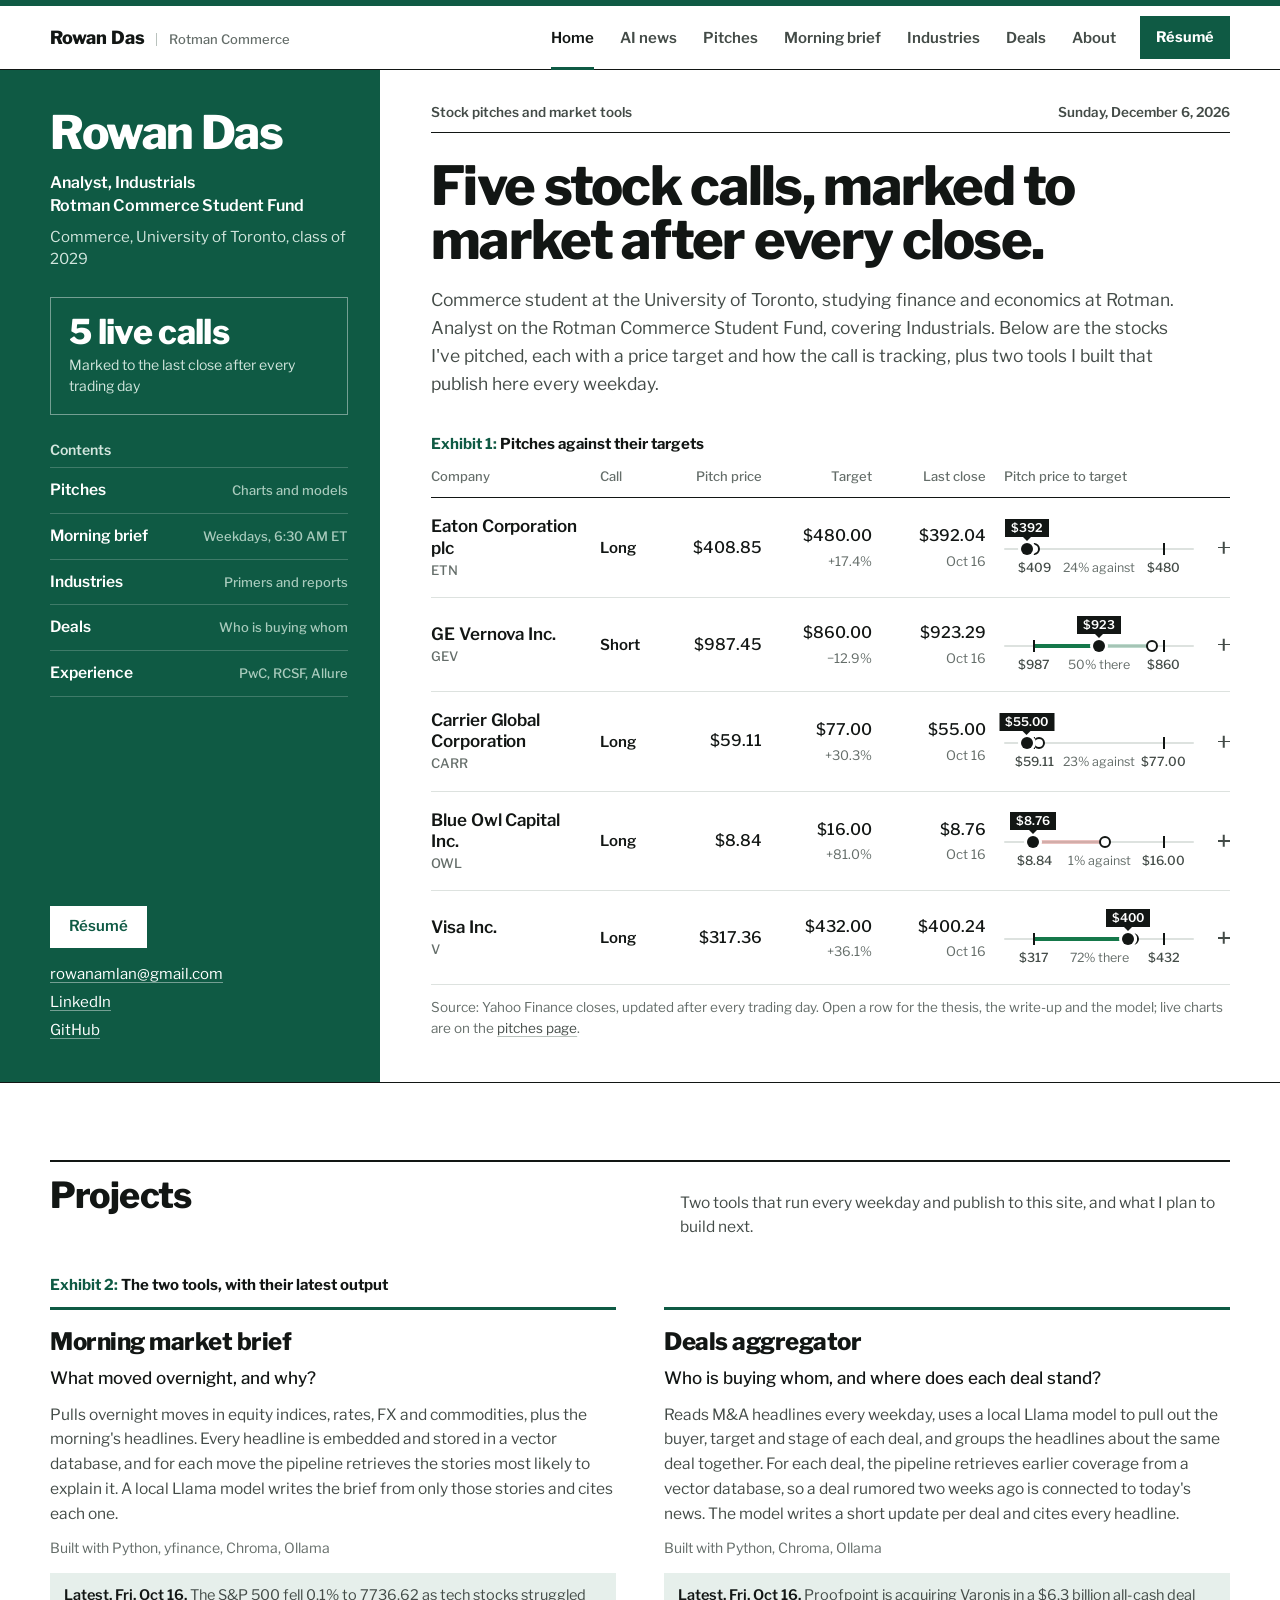
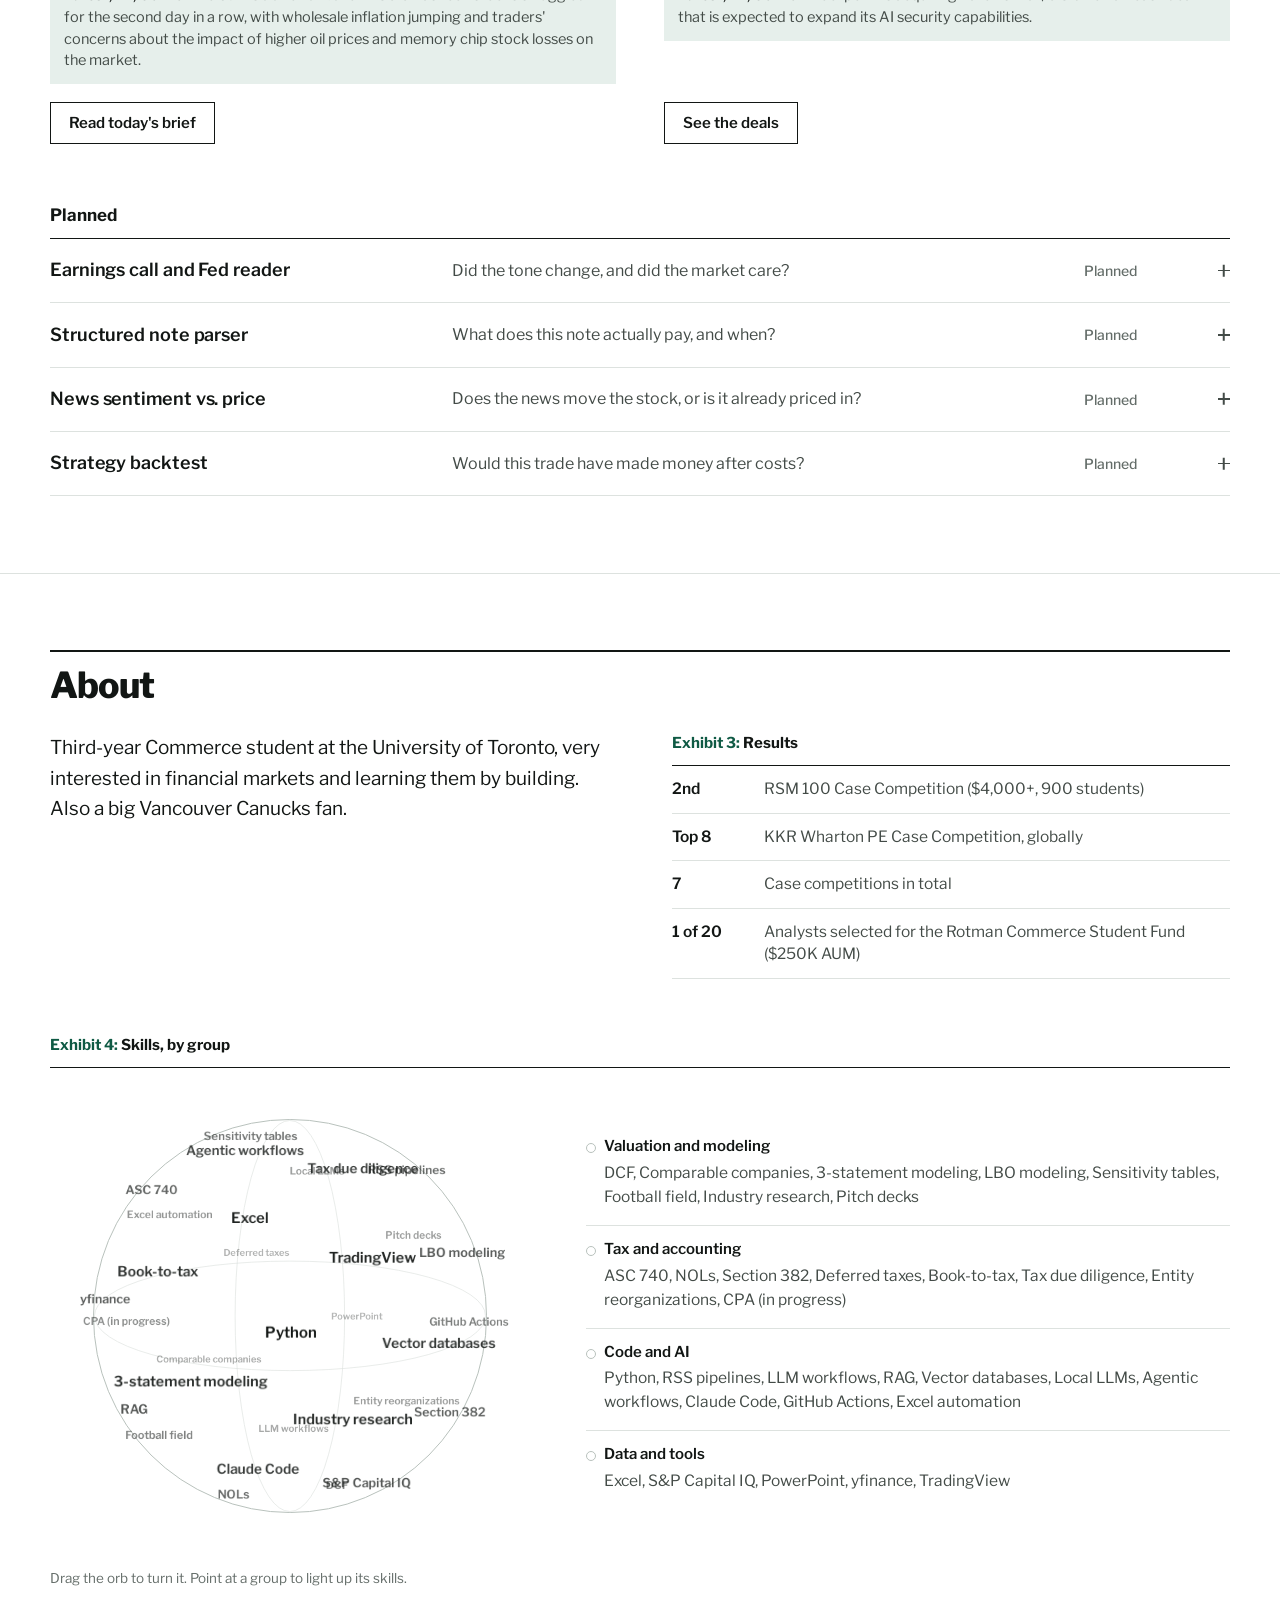
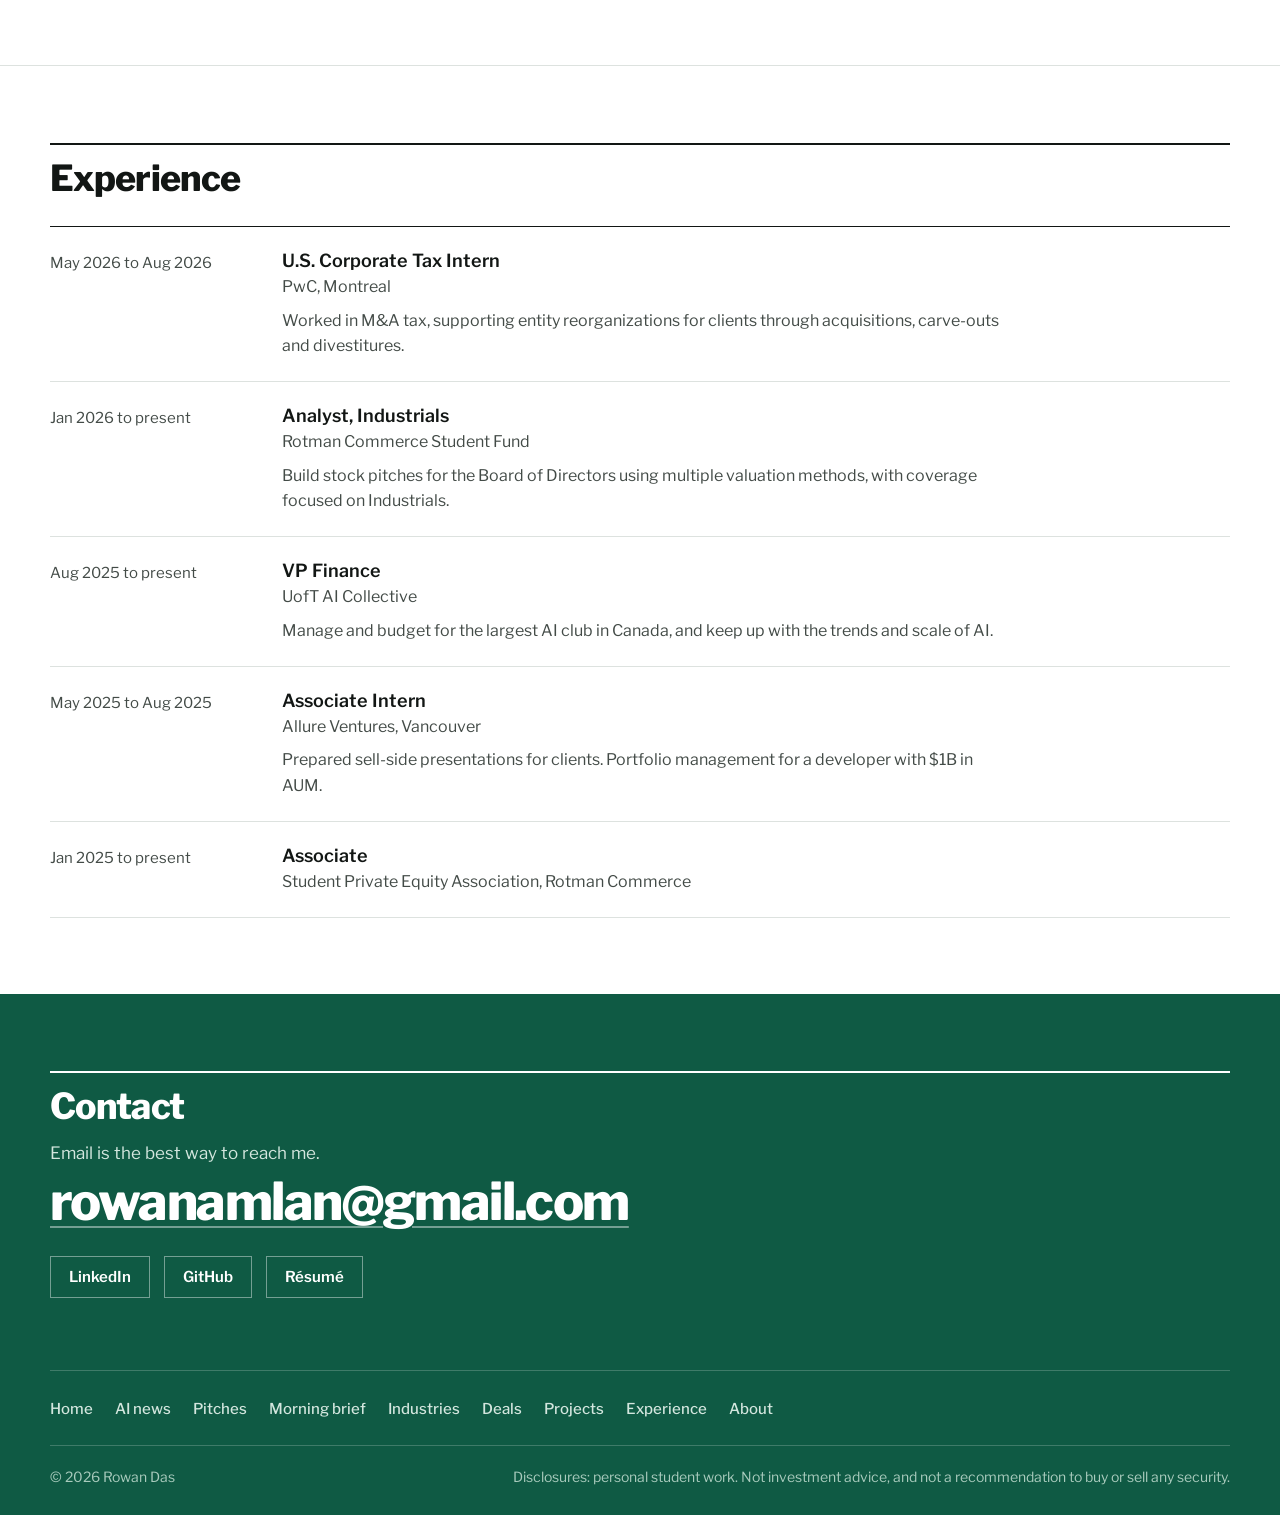
==== index.html @ fe8da48f "Add a favicon A rising price line ending in a dot, white on the site's green. SVG for modern browser" ====
<!doctype html>
<html lang="en">
<head>
<meta charset="utf-8">
<meta name="viewport" content="width=device-width, initial-scale=1">
<title>Rowan Das</title>
<meta name="description" content="Rowan Das, Commerce student at the University of Toronto. Stock pitches, market tools and experience.">
<meta property="og:title" content="Rowan Das">
<meta property="og:description" content="Stock pitches, market tools and experience.">
<meta property="og:type" content="website">
<link rel="preconnect" href="https://fonts.googleapis.com">
<link rel="preconnect" href="https://fonts.gstatic.com" crossorigin>
<link href="https://fonts.googleapis.com/css2?family=Libre+Franklin:wght@400;500;600;700;800&display=swap" rel="stylesheet">
<link rel="icon" href="favicon.svg" type="image/svg+xml">
<link rel="icon" href="favicon.ico" sizes="any">
<link rel="apple-touch-icon" href="apple-touch-icon.png">
<link rel="stylesheet" href="styles.css">
</head>
<body>

<header class="site">
  <div class="wrap bar">
    <a class="mark" href="#top">Rowan Das<span class="mark-sub">Rotman Commerce</span></a>
    <nav aria-label="Main">
      <a href="#top" aria-current="page">Home</a>
      <a href="ai-news.html">AI news</a>
      <a href="pitches.html">Pitches</a>
      <a href="brief.html"><span class="nfull">Morning brief</span><span class="nshort" aria-hidden="true">Brief</span></a>
      <a href="brief.html#industries">Industries</a>
      <a href="deals.html">Deals</a>
      <a href="#about">About</a>
    </nav>
    <a class="cta" href="resume.pdf" data-resume>Résumé</a>
  </div>
</header>

<main id="top">
<section class="cover">
  <div class="wrap cover-in">
    <aside class="dark cover-side" aria-label="Rowan Das">
      <h1 class="cover-name">Rowan Das</h1>
      <p class="cover-role">Analyst, Industrials<br>Rotman Commerce Student Fund</p>
      <p class="cover-school">Commerce, University of Toronto, class of 2029</p>
      <div class="cover-box">
        <p class="cb-v" id="callCount">4 live calls</p>
        <p class="cb-s">Marked to the last close after every trading day</p>
      </div>
      <nav class="cover-toc" aria-label="In this report">
        <p class="toc-h">Contents</p>
        <a href="pitches.html"><span>Pitches</span><span class="toc-d">Charts and models</span></a>
        <a href="brief.html"><span>Morning brief</span><span class="toc-d">Weekdays, 6:30 AM ET</span></a>
        <a href="brief.html#industries"><span>Industries</span><span class="toc-d">Primers and reports</span></a>
        <a href="deals.html"><span>Deals</span><span class="toc-d">Who is buying whom</span></a>
        <a href="#experience"><span>Experience</span><span class="toc-d">PwC, RCSF, Allure</span></a>
      </nav>
      <div class="cover-contact" id="heroLinks">
        <a class="btn solid" href="resume.pdf" data-resume>Résumé</a>
      </div>
    </aside>

    <div class="cover-main">
      <p class="rline"><span>Stock pitches and market tools</span><span id="rDate"></span></p>
      <h2 class="cover-h"><span id="callWord">Four</span> stock calls, marked to market after every close.</h2>
      <p class="intro">Commerce student at the University of Toronto, studying finance and economics at Rotman. Analyst on the Rotman Commerce Student Fund, covering Industrials. Below are the stocks I've pitched, each with a price target and how the call is tracking, plus two tools I built that publish here every weekday.</p>

      <figure class="exhibit" id="pitches">
        <figcaption class="exh">Pitches against their targets</figcaption>
        <div class="ledger" id="pitchlist"></div>
        <p class="src">Source: Yahoo Finance closes, updated after every trading day. Open a row for the thesis, the write-up and the model; live charts are on the <a href="pitches.html">pitches page</a>.</p>
      </figure>
    </div>
  </div>
</section>

<section id="projects" class="band">
  <div class="wrap">
    <div class="sechead">
      <h2>Projects</h2>
      <p class="note">Two tools that run every weekday and publish to this site, and what I plan to build next.</p>
    </div>
    <figure class="exhibit">
      <figcaption class="exh">The two tools, with their latest output</figcaption>
      <div class="feat" id="feat"></div>
    </figure>
    <h3 class="subhead" id="nextTitle">Planned</h3>
    <div class="ledger projects" id="list"></div>
  </div>
</section>

<section id="about" class="band">
  <div class="wrap">
    <div class="sechead"><h2>About</h2></div>
    <div class="about">
      <p class="statement">Third-year Commerce student at the University of Toronto, very interested in financial markets and learning them by building. Also a big Vancouver Canucks fan.</p>
      <figure class="exhibit exhibit-wins">
      <figcaption class="exh">Results</figcaption>
      <ul class="wins">
        <li><b>2nd</b><span>RSM 100 Case Competition ($4,000+, 900 students)</span></li>
        <li><b>Top 8</b><span>KKR Wharton PE Case Competition, globally</span></li>
        <li><b>7</b><span>Case competitions in total</span></li>
        <li><b>1 of 20</b><span>Analysts selected for the Rotman Commerce Student Fund ($250K AUM)</span></li>
      </ul>
      </figure>
    </div>
    <figure class="exhibit skills" id="toolbox">
      <figcaption class="exh">Skills, by group</figcaption>
      <div class="skills-in">
        <div class="orb" id="orb" aria-hidden="true"><div class="orb-globe"></div></div>
        <div class="tbox" id="skills"></div>
      </div>
      <p class="src">Drag the orb to turn it. Point at a group to light up its skills.</p>
    </figure>
  </div>
</section>

<section id="experience" class="band">
  <div class="wrap">
    <div class="sechead"><h2>Experience</h2></div>
    <div class="rows">
      <article class="erow">
        <p class="when">May 2026 to Aug 2026</p>
        <div>
          <h3>U.S. Corporate Tax Intern</h3>
          <p class="org">PwC, Montreal</p>
          <ul>
            <li>Worked in M&amp;A tax, supporting entity reorganizations for clients through acquisitions, carve-outs and divestitures.</li>
          </ul>
        </div>
      </article>
      <article class="erow">
        <p class="when">Jan 2026 to present</p>
        <div>
          <h3>Analyst, Industrials</h3>
          <p class="org">Rotman Commerce Student Fund</p>
          <ul>
            <li>Build stock pitches for the Board of Directors using multiple valuation methods, with coverage focused on Industrials.</li>
          </ul>
        </div>
      </article>
      <article class="erow">
        <p class="when">Aug 2025 to present</p>
        <div>
          <h3>VP Finance</h3>
          <p class="org">UofT AI Collective</p>
          <ul>
            <li>Manage and budget for the largest AI club in Canada, and keep up with the trends and scale of AI.</li>
          </ul>
        </div>
      </article>
      <article class="erow">
        <p class="when">May 2025 to Aug 2025</p>
        <div>
          <h3>Associate Intern</h3>
          <p class="org">Allure Ventures, Vancouver</p>
          <ul>
            <li>Prepared sell-side presentations for clients. Portfolio management for a developer with $1B in AUM.</li>
          </ul>
        </div>
      </article>
      <article class="erow">
        <p class="when">Jan 2025 to present</p>
        <div>
          <h3>Associate</h3>
          <p class="org">Student Private Equity Association, Rotman Commerce</p>
        </div>
      </article>
    </div>
  </div>
</section>
</main>

<section id="contact" class="band dark contact">
  <div class="wrap">
    <div class="sechead"><h2>Contact</h2></div>
    <p class="say">Email is the best way to reach me.</p>
    <p class="big"><a id="mailBig" href="mailto:rowanamlan@gmail.com">rowanamlan@gmail.com</a></p>
    <div class="actions" id="contactLinks"></div>
  </div>
</section>
<footer class="dark">
  <div class="wrap">
    <div class="fnav">
      <nav aria-label="Site">
        <a href="index.html">Home</a>
        <a href="ai-news.html">AI news</a>
        <a href="pitches.html">Pitches</a>
        <a href="brief.html">Morning brief</a>
        <a href="brief.html#industries">Industries</a>
        <a href="deals.html">Deals</a>
        <a href="#projects">Projects</a>
        <a href="#experience">Experience</a>
        <a href="#about">About</a>
      </nav>
    </div>
    <div class="foot">
      <p>&copy; 2026 Rowan Das</p>
      <p>Disclosures: personal student work. Not investment advice, and not a recommendation to buy or sell any security.</p>
    </div>
  </div>
</footer>


<script src="data.js"></script>
<script src="common.js"></script>
<script>
const $ = (id) => document.getElementById(id);
const getJSON = (url) => fetch(url, { cache: "no-store" }).then((r) => { if (!r.ok) throw new Error(r.status); return r.json(); });
const etDay = (iso) => new Date(iso).toLocaleDateString("en-US", { timeZone: "America/New_York", weekday: "short", month: "short", day: "numeric" });

// Links that come from data.js
(function () {
  const ext = (href, label) => '<a href="' + esc(href) + '" target="_blank" rel="noopener">' + label + "</a>";
  $("heroLinks").insertAdjacentHTML("beforeend",
    '<p class="cover-links"><a href="mailto:' + esc(CONTACT.email) + '">' + esc(CONTACT.email) + "</a>" + ext(CONTACT.linkedin, "LinkedIn") + ext(CONTACT.github, "GitHub") + "</p>");
  $("callCount").textContent = PITCHES.length + (PITCHES.length === 1 ? " live call" : " live calls");
  const words = ["No", "One", "Two", "Three", "Four", "Five", "Six", "Seven", "Eight", "Nine", "Ten"];
  $("callWord").textContent = words[PITCHES.length] || PITCHES.length;
  $("rDate").textContent = new Date().toLocaleDateString("en-US", { timeZone: "America/New_York", weekday: "long", month: "long", day: "numeric", year: "numeric" });
  $("mailBig").href = "mailto:" + CONTACT.email;
  $("mailBig").textContent = CONTACT.email;
  $("contactLinks").innerHTML =
    '<a class="btn" href="' + esc(CONTACT.linkedin) + '" target="_blank" rel="noopener">LinkedIn</a>' +
    '<a class="btn" href="' + esc(CONTACT.github) + '" target="_blank" rel="noopener">GitHub</a>' +
    '<a class="btn" href="' + esc(RESUME) + '" target="_blank" rel="noopener">Résumé</a>';
})();

// Pitches
renderPitches($("pitchlist"), { charts: false });

// Projects: the live tools get a column each, the planned ones a list
(function () {
  const live = PROJECTS.filter((p) => p.link), planned = PROJECTS.filter((p) => !p.link);

  $("feat").innerHTML = live.map((p) =>
    '<article class="fcard">' +
      "<h3>" + esc(p.title) + "</h3>" +
      '<p class="fq">' + esc(p.question) + "</p>" +
      '<p class="fa">' + esc(p.approach) + "</p>" +
      '<p class="stack">Built with ' + esc(p.stack) + "</p>" +
      (p.result ? '<p class="flive" data-src="' + esc(p.link.replace(/\.html$/, ".json")) + '">' + esc(p.result) + "</p>" : "") +
      '<a class="btn" href="' + esc(p.link) + '">' + esc(p.linkLabel || "Open") + "</a>" +
    "</article>"
  ).join("");

  const list = $("list");
  if (!planned.length) { list.hidden = true; $("nextTitle").hidden = true; return; }
  const chipFor = (s) => '<span class="chip' + (/progress|working/i.test(s) ? " acc" : " soft") + '">' + esc(s) + "</span>";
  list.innerHTML =
    planned.map((p, i) =>
      '<div class="lrow">' +
        '<button class="lbtn" type="button" id="pb' + i + '" aria-controls="pp' + i + '" aria-expanded="false">' +
          '<span class="c-co"><span class="co">' + esc(p.title) + "</span></span>" +
          '<span class="q-col">' + esc(p.question) + "</span>" +
          '<span class="status">' + chipFor(p.status) + "</span>" +
          '<span class="ind" aria-hidden="true"></span>' +
        "</button>" +
        '<div class="lpanel" id="pp' + i + '" role="region" aria-labelledby="pb' + i + '"><div class="inner"><div class="pbody">' +
          '<div><p class="a">' + esc(p.approach) + "</p></div>" +
          '<dl class="facts">' +
            "<div><dt>Built with</dt><dd>" + esc(p.stack) + "</dd></div>" +
            "<div><dt>Result</dt><dd>" + (p.result ? esc(p.result) : "Not built yet") + "</dd></div>" +
          "</dl>" +
        "</div></div></div>" +
      "</div>"
    ).join("");
  makeAccordion(list);
})();

// Skills: the list, and the orb that shows the same skills on a slowly turning sphere
$("skills").innerHTML = SKILLS.map((g, i) =>
  '<div class="tgroup" tabindex="0" data-g="' + i + '"><h3>' + esc(g.group) + "</h3><p>" + g.items.map(esc).join(", ") + "</p></div>"
).join("");

(function () {
  const orb = $("orb");
  const items = [];
  SKILLS.forEach((g, gi) => g.items.forEach((name) => items.push({ name, gi })));
  // Spread the labels evenly over the sphere (a Fibonacci lattice), mixing the groups
  const n = items.length, golden = Math.PI * (3 - Math.sqrt(5));
  const order = items.map((it, i) => ({ it, k: (i * 7) % n })).sort((a, b) => a.k - b.k).map((x) => x.it);
  const pts = order.map((it, i) => {
    const y = 1 - (i + .5) / n * 2, r = Math.sqrt(1 - y * y), t = i * golden;
    const el = document.createElement("span");
    el.className = "orb-tag";
    el.dataset.g = it.gi;
    el.textContent = it.name;
    orb.appendChild(el);
    return { x: Math.cos(t) * r, y, z: Math.sin(t) * r, el };
  });

  let ax = -0.35, ay = 0, vx = 0, vy = reduceMotion ? 0 : 0.0032, R = 0, on = true, raf = 0;
  const size = () => { R = orb.clientWidth / 2 * (orb.clientWidth < 400 ? 0.7 : 0.78); };
  const draw = () => {
    const cx = Math.cos(ax), sx = Math.sin(ax), cy = Math.cos(ay), sy = Math.sin(ay);
    pts.forEach((p) => {
      const x1 = p.x * cy + p.z * sy, z1 = -p.x * sy + p.z * cy;
      const y2 = p.y * cx - z1 * sx, z2 = p.y * sx + z1 * cx;
      const s = 0.6 + 0.4 * (z2 + 1) / 2;               // 0.6 at the back, 1 at the front
      p.el.style.transform = "translate(-50%, -50%) translate3d(" + (x1 * R).toFixed(1) + "px," + (y2 * R).toFixed(1) + "px,0) scale(" + s.toFixed(3) + ")";
      p.el.style.opacity = (0.3 + 0.7 * (z2 + 1) / 2).toFixed(2);
      p.el.style.zIndex = Math.round((z2 + 1) * 100);
    });
  };
  const loop = () => {
    ay += vy; ax += vx;
    if (dragging === null) { vx *= 0.94; vy += ((reduceMotion ? 0 : 0.0032) - vy) * 0.03; }
    ax = Math.max(-1.2, Math.min(1.2, ax));
    draw();
    raf = on ? requestAnimationFrame(loop) : 0;
  };

  // Drag to turn it; it keeps some spin when you let go
  let dragging = null;
  orb.addEventListener("pointerdown", (e) => { dragging = { x: e.clientX, y: e.clientY }; orb.setPointerCapture(e.pointerId); orb.classList.add("grab"); });
  orb.addEventListener("pointermove", (e) => {
    if (!dragging) return;
    vy = (e.clientX - dragging.x) * 0.006; vx = -(e.clientY - dragging.y) * 0.006;
    dragging = { x: e.clientX, y: e.clientY };
  });
  const drop = () => { dragging = null; orb.classList.remove("grab"); };
  orb.addEventListener("pointerup", drop);
  orb.addEventListener("pointercancel", drop);

  // Pointing at a group in the list (or at a label) lights up that group's skills
  const light = (g) => {
    orb.classList.toggle("lit", g != null);
    pts.forEach((p) => p.el.classList.toggle("on", String(g) === p.el.dataset.g));
    document.querySelectorAll(".tgroup").forEach((t) => t.classList.toggle("on", String(g) === t.dataset.g));
  };
  document.querySelectorAll(".tgroup").forEach((t) => {
    t.addEventListener("mouseenter", () => light(t.dataset.g));
    t.addEventListener("focus", () => light(t.dataset.g));
    t.addEventListener("mouseleave", () => light(null));
    t.addEventListener("blur", () => light(null));
  });
  orb.addEventListener("mouseover", (e) => { const t = e.target.closest(".orb-tag"); light(t ? t.dataset.g : null); });
  orb.addEventListener("mouseleave", () => light(null));

  // Only turn while it is on screen
  size(); draw();
  new IntersectionObserver((en) => {
    on = en[0].isIntersecting;
    if (on && !raf) raf = requestAnimationFrame(loop);
  }).observe(orb);
  window.addEventListener("resize", () => { size(); draw(); });
})();

// The latest summary from each tool. If a file isn't there yet, the card keeps its default text.
const showLatest = (src, d) => document.querySelectorAll('.flive[data-src="' + src + '"]').forEach((el) => {
  if (d.lede) el.innerHTML = "<b>Latest" + (d.generated_at ? ", " + esc(etDay(d.generated_at)) : "") + ".</b> " + esc(d.lede);
});
getJSON("brief.json").then((b) => showLatest("brief.json", b)).catch(() => {});
getJSON("deals.json").then((d) => showLatest("deals.json", d)).catch(() => {});
</script>
</body>
</html>
---- styles.css ----
/* ------------------------------------------------------------------
   Tokens
   The site reads like a sell-side initiation report: white coated paper,
   black ink, cool grey rules and one house colour, a deep research
   green. The green owns the coverage sidebar, the report rule along the
   top of every page and anything you can click. One typeface, Libre
   Franklin, with tabular figures wherever there is a number. Square
   corners, hairline rules, no shadows, no gradients.
   Green and red text still say whether a pitch is moving toward its
   target or away from it.
------------------------------------------------------------------- */
:root {
  --paper: #ffffff;
  --soft: #f3f5f4;
  --wash: var(--soft);
  --chip: #e8eeeb;
  --ink: #121614;
  --slate: #434b47;
  --mist: #646d69;
  --rule: #dde2df;
  --rule-strong: #b9c2bd;
  --house: #0f5a44;
  --house-deep: #0a4433;
  --house-tint: #e6efeb;
  --navy: var(--house);            /* older rules below still say navy */
  --navy-deep: var(--house-deep);
  --accent: var(--house);
  --on-accent: #ffffff;
  --up: #15784a;
  --down: #b3261e;
  --blue: var(--house);
  --violet: var(--house);
  --grad-line: var(--house);
  --glass-line: var(--rule);

  --sans: "Libre Franklin", "Helvetica Neue", Arial, sans-serif;
  --serif: var(--sans);
  --mono: ui-monospace, "SFMono-Regular", Menlo, Consolas, monospace;

  --wrap: 1180px;
  --gut: clamp(16px, 4vw, 40px);
  --ease: cubic-bezier(.16, 1, .3, 1);
}
/* House green: the coverage sidebar, the contact band and the footer */
.dark {
  --paper: var(--house);
  --soft: #14684f;
  --wash: #14684f;
  --chip: #1b7259;
  --ink: #ffffff;
  --slate: #d3e6de;
  --mist: #a9cbbd;
  --rule: rgba(255, 255, 255, .2);
  --rule-strong: rgba(255, 255, 255, .42);
  --accent: #ffffff;
  --on-accent: var(--house);
  background: var(--paper); color: var(--ink);
}

* { box-sizing: border-box; }
html { scroll-behavior: smooth; scroll-padding-top: 84px; -webkit-text-size-adjust: 100%; }
body {
  margin: 0; background: var(--paper); color: var(--ink);
  font: 400 17px/1.6 var(--sans);
  font-variant-numeric: tabular-nums;
  -webkit-font-smoothing: antialiased; text-rendering: optimizeLegibility;
  counter-reset: exhibit;
}
a {
  color: inherit; text-decoration: underline; text-decoration-color: var(--rule-strong);
  text-decoration-thickness: 1px; text-underline-offset: 3px;
  transition: color .15s, text-decoration-color .15s, background .15s, border-color .15s;
}
a:hover { color: var(--accent); text-decoration-color: currentColor; }
:focus-visible { outline: 2px solid var(--accent); outline-offset: 3px; }
::selection { background: var(--house); color: #fff; }
.dark ::selection { background: #fff; color: var(--house); }
html { scrollbar-color: var(--rule-strong) var(--paper); }

.wrap { width: 100%; max-width: calc(var(--wrap) + 2 * var(--gut)); margin-left: auto; margin-right: auto; padding-inline: var(--gut); }

.band { padding-block: clamp(56px, 6vw, 88px); color: var(--ink); }
.band:not(.dark) + .band:not(.dark) { border-top: 1px solid var(--rule); }

/* Labels that used to be pills are plain text now */
.chip { display: inline; color: var(--slate); font: 600 14px/1.4 var(--sans); white-space: nowrap; }
.chip.soft { color: var(--mist); font-weight: 500; }
.chip.acc { color: var(--house); }
.chip.up { color: var(--up); }
.chip.down { color: var(--down); }
.chip i { display: none; }

/* ------------------------------------------------------------------
   Masthead: the 6px report rule, the name and the menu
------------------------------------------------------------------- */
.site {
  position: sticky; top: 0; z-index: 20;
  background: var(--paper);
  border-top: 6px solid var(--house);
  border-bottom: 1px solid var(--ink);
}
.site .bar { display: flex; align-items: center; gap: 24px; min-height: 62px; }
.mark { display: inline-flex; align-items: baseline; gap: 12px; font: 800 18px/1 var(--sans); letter-spacing: -.01em; text-decoration: none; white-space: nowrap; }
.mark:hover { color: var(--ink); }
.mark-sub { padding-left: 12px; border-left: 1px solid var(--rule-strong); color: var(--mist); font-size: 13px; font-weight: 500; letter-spacing: 0; }
.site nav { display: flex; align-items: center; gap: 4px 26px; margin-left: auto; font-size: 15px; font-weight: 600; }
.site nav a { position: relative; padding: 20px 0 19px; color: var(--slate); text-decoration: none; white-space: nowrap; }
.site nav a:hover { color: var(--house); }
.site nav a[aria-current] { color: var(--ink); }
.site nav a[aria-current]::after { content: ""; position: absolute; left: 0; right: 0; bottom: -1px; height: 3px; background: var(--house); }
.site a.cta {
  padding: 10px 16px; background: var(--house); color: #fff;
  font-size: 14.5px; font-weight: 700; text-decoration: none; white-space: nowrap;
}
.site a.cta:hover { background: var(--house-deep); color: #fff; }
@media (max-width: 960px) {
  html { scroll-padding-top: 12px; }
  .site { position: relative; }
  .site .bar { flex-wrap: wrap; gap: 0 12px; padding-top: 12px; }
  .mark { order: 1; }
  .mark-sub { display: none; }
  .site a.cta { order: 2; margin-left: auto; }
  .site nav {
    order: 3; width: 100%; margin-left: 0; gap: 18px; padding: 4px 0 0;
    overflow-x: auto; -webkit-overflow-scrolling: touch; scrollbar-width: none;
  }
  .site nav::-webkit-scrollbar { display: none; }
  .site nav a { flex: none; padding: 10px 0 12px; font-size: 14.5px; }
}
.site nav .nshort { display: none; }
@media (max-width: 440px) {
  .site nav { gap: 12px; }
  .site nav a { font-size: 14px; }
  .site nav .nfull { position: absolute; width: 1px; height: 1px; overflow: hidden; clip: rect(0 0 0 0); white-space: nowrap; }
  .site nav .nshort { display: inline; }
}

/* ------------------------------------------------------------------
   Buttons: square, ruled, house green when solid
------------------------------------------------------------------- */
.btn {
  display: inline-flex; align-items: center; min-height: 42px; padding: 0 18px;
  border: 1px solid var(--ink); background: transparent; color: var(--ink);
  font: 600 15px/1 var(--sans); text-decoration: none; cursor: pointer;
  transition: border-color .15s, color .15s, background .15s;
}
.btn:hover { border-color: var(--house); background: var(--house-tint); color: var(--house); }
.btn.solid { background: var(--house); border-color: var(--house); color: #fff; }
.btn.solid:hover { background: var(--house-deep); border-color: var(--house-deep); color: #fff; }
.dark .btn { border-color: var(--rule-strong); color: #fff; }
.dark .btn:hover { border-color: #fff; background: rgba(255, 255, 255, .08); color: #fff; }
.dark .btn.solid { background: #fff; border-color: #fff; color: var(--house); }
.dark .btn.solid:hover { background: var(--house-tint); border-color: var(--house-tint); color: var(--house-deep); }
.actions { display: flex; flex-wrap: wrap; align-items: center; gap: 10px 14px; }

/* ------------------------------------------------------------------
   Cover: the first page of the report. Green coverage sidebar on the
   left, the report and Exhibit 1 on the right.
------------------------------------------------------------------- */
.cover { border-bottom: 1px solid var(--ink); overflow-x: clip; }
.cover-in { display: grid; grid-template-columns: 330px minmax(0, 1fr); gap: 0 clamp(32px, 4vw, 56px); }
.cover-side {
  display: flex; flex-direction: column; gap: 26px;
  position: relative; margin-left: calc(-1 * var(--gut)); padding: 40px 32px 40px var(--gut);
}
/* The green runs on to the left edge of the window */
.cover-side::before { content: ""; position: absolute; top: 0; bottom: 0; right: 100%; width: 100vw; background: var(--house); }
.cover-name { margin: 0; font: 800 clamp(40px, 3.6vw, 50px)/.98 var(--sans); letter-spacing: -.03em; text-wrap: balance; }
.cover-role { margin: -10px 0 0; font: 600 16px/1.45 var(--sans); }
.cover-school { margin: -18px 0 0; color: var(--slate); font-size: 15px; line-height: 1.5; }
.toc-h { margin: 0 0 8px; color: var(--slate); font: 600 14px/1.3 var(--sans); }
.cover-box { padding: 16px 18px 18px; border: 1px solid var(--rule-strong); }
.cover-box .cb-v { margin: 0; font: 800 34px/1.05 var(--sans); letter-spacing: -.02em; }
.cover-box .cb-s { margin: 6px 0 0; color: var(--slate); font-size: 14px; line-height: 1.45; }
.cover-toc { display: flex; flex-direction: column; border-bottom: 1px solid var(--rule); }
.cover-toc a {
  display: flex; justify-content: space-between; align-items: baseline; gap: 12px;
  padding: 10px 0; border-top: 1px solid var(--rule); color: #fff; font-size: 15.5px; font-weight: 600; text-decoration: none;
}
.cover-toc a:hover { color: #fff; }
.cover-toc a:hover span:first-child { text-decoration: underline; text-decoration-thickness: 2px; text-underline-offset: 4px; }
.cover-toc .toc-d { color: var(--mist); font-size: 13px; font-weight: 500; text-align: right; }
.cover-contact { display: flex; flex-direction: column; align-items: flex-start; gap: 14px; margin-top: auto; }
.cover-links { display: flex; flex-direction: column; gap: 4px; margin: 0; font-size: 15px; }
.cover-links a { color: #fff; text-decoration-color: var(--rule-strong); overflow-wrap: anywhere; }
.cover-links a:hover { color: #fff; text-decoration-color: #fff; }

.cover-main { padding: 34px 0 44px; min-width: 0; }
.rline {
  display: flex; justify-content: space-between; flex-wrap: wrap; gap: 4px 24px;
  margin: 0; padding-bottom: 10px; border-bottom: 1px solid var(--ink);
  color: var(--slate); font: 600 13.5px/1.3 var(--sans);
}
.cover-h { margin: 26px 0 0; max-width: 17em; font: 800 clamp(34px, 4.2vw, 58px)/1.02 var(--sans); letter-spacing: -.032em; text-wrap: balance; }
.cover-main .intro { margin: 18px 0 0; max-width: 62ch; color: var(--slate); font-size: 17.5px; line-height: 1.6; }

/* Exhibits: numbered captions over tables and figures, a source line under them */
.exhibit { margin: 36px 0 0; }
.exh { counter-increment: exhibit; margin: 0 0 12px; font: 700 15px/1.35 var(--sans); }
.exh::before { content: "Exhibit " counter(exhibit) ": "; color: var(--house); }
.src { margin: 12px 0 0; color: var(--mist); font-size: 13.5px; line-height: 1.5; }
.src a { color: var(--slate); }
.fine { margin: 18px 0 0; color: var(--mist); font-size: 14px; }

/* Exhibit 1 sits beside the sidebar, so it drops the date column and gives the slider room */
.cover .ledger { --cols: minmax(0, 1.25fr) 52px 92px 92px 96px minmax(190px, 1.25fr) 18px; }
.cover .ledger .c-date, .cover .ledger .lhead > span:nth-child(3) { display: none; }
.cover .co { font-size: 17px; }

@media (max-width: 1200px) and (min-width: 901px) {
  .cover-in { grid-template-columns: 270px minmax(0, 1fr); gap: 0 32px; }
  .cover-side { padding-right: 24px; }
  .cover-toc .toc-d { display: none; }
  .cover .ledger { --cols: minmax(0, 1.2fr) 48px 88px 92px minmax(170px, 1.3fr) 18px; }
  .cover .ledger .lbtn > span:nth-child(4), .cover .ledger .lhead > span:nth-child(4) { display: none; }
  .cover-h { font-size: clamp(32px, 3.6vw, 44px); }
  .cover-main .intro { font-size: 16.5px; }
}
@media (max-width: 900px) {
  .cover-side::before { display: none; }
  .cover-in { grid-template-columns: minmax(0, 1fr); }
  .cover-side {
    display: grid; grid-template-columns: minmax(0, 1fr) minmax(0, 1fr); gap: 22px 32px; align-items: start;
    margin-inline: calc(-1 * var(--gut)); padding: 32px var(--gut);
  }
  .cover-side > .cover-name, .cover-side > .cover-role, .cover-side > .cover-school { grid-column: 1 / -1; }
  .cover-contact { margin-top: 0; }
  .cover-main { padding-top: 28px; }
}
@media (max-width: 640px) {
  .cover-side { grid-template-columns: minmax(0, 1fr); gap: 20px; padding-block: 26px 28px; }
  /* On a phone the menu above already lists the pages, and the contact band closes the page */
  .cover-toc, .cover-contact, .cover-school { display: none; }
  .cover-main { padding-top: 20px; }
  .cover-h { margin-top: 18px; font-size: 32px; }
  .cover-main .intro { margin-top: 12px; font-size: 16px; line-height: 1.55; }
  .exhibit { margin-top: 24px; }
  .cover-box { padding: 12px 14px; }
  .cover-box .cb-v { font-size: 26px; }
  .cover-name { font-size: 40px; }
  .cover-role { margin-top: -8px; }
  .cover-school { margin-top: -14px; }
}

/* ------------------------------------------------------------------
   Section heads: a 2px ink rule, the title, and a note on the right
------------------------------------------------------------------- */
.sechead { display: flex; justify-content: space-between; align-items: baseline; flex-wrap: wrap; gap: 10px 48px; margin-bottom: 28px; padding-top: 14px; border-top: 2px solid var(--ink); }
.sechead .ttl { display: flex; align-items: baseline; flex-wrap: wrap; gap: 8px 16px; }
.sechead h1, .sechead h2 { margin: 0; font: 800 clamp(28px, 2.8vw, 36px)/1.08 var(--sans); letter-spacing: -.025em; }
.sechead h1 { font-size: clamp(38px, 4.8vw, 56px); letter-spacing: -.032em; }
.sechead .note { margin: 0; max-width: 50ch; color: var(--slate); font-size: 15.5px; line-height: 1.55; }
.subhead { margin: 56px 0 12px; font: 700 17px/1.3 var(--sans); }
.ledger.projects, .tbox { border-top: 1px solid var(--ink); }

/* ------------------------------------------------------------------
   Ledger: pitches and planned projects
------------------------------------------------------------------- */
.ledger { --cols: minmax(0, 1.5fr) 64px 104px 96px 104px 104px minmax(0, 1.3fr) 18px; }
.ledger.projects { --cols: minmax(0, 1fr) minmax(0, 1.6fr) 110px 18px; }

.lhead, .lbtn { display: grid; grid-template-columns: var(--cols); column-gap: 18px; align-items: center; }
.lhead { padding: 0 0 10px; border-bottom: 1px solid var(--ink); color: var(--mist); font-size: 13px; font-weight: 500; }
.lrow { border-bottom: 1px solid var(--rule); }
.lbtn {
  width: 100%; padding: 18px 0; border: 0; background: none; color: inherit;
  font: inherit; text-align: left; cursor: pointer;
}
.lbtn:hover .co { color: var(--navy); }
.lbtn:focus-visible { outline-offset: -2px; }

.co { display: block; font: 600 18px/1.25 var(--sans); letter-spacing: -.005em; transition: color .15s; }
.tk { display: block; margin-top: 2px; color: var(--mist); font: 500 13px/1.4 var(--sans); }
.call { font: 600 15px/1 var(--sans); }
.call.short { color: var(--ink); }
.c-date { font-size: 15px; color: var(--slate); }
.c-num { font-size: 16px; font-weight: 500; font-variant-numeric: tabular-nums; }
.c-num small { display: block; margin-top: 2px; color: var(--mist); font-size: 13px; font-weight: 400; }
.lhead .r, .c-num { text-align: right; }

.ind { position: relative; width: 12px; height: 12px; justify-self: end; }
.ind::before, .ind::after { content: ""; position: absolute; left: 0; right: 0; top: 50%; height: 1.5px; margin-top: -.75px; background: var(--slate); transition: transform .3s var(--ease); }
.ind::after { transform: rotate(90deg); }
.lrow.open .ind::after { transform: rotate(0deg); }

/* The slider: pitch price on the left tick, target on the right tick.
   The dot is the last close. The ring is the closest print to the target. */
.prog { display: block; min-width: 0; }
.track { --ly: 29px; position: relative; display: block; height: calc(var(--ly) + 28px); }
.track.big { --ly: 36px; height: calc(var(--ly) + 48px); }
.track::before { content: ""; position: absolute; left: 0; right: 0; top: var(--ly); height: 2px; border-radius: 1px; background: var(--rule); }
.tick { position: absolute; top: calc(var(--ly) - 5px); width: 2px; height: 12px; margin-left: -1px; background: var(--ink); }
.tick.tp { left: 16%; }
.tick.tt { left: 84%; }
.reach, .fill { position: absolute; top: calc(var(--ly) - 1px); height: 4px; background: var(--c, var(--up)); }
.reach { opacity: .28; left: var(--rl, 16%); width: var(--rw, 0%); transition: left 1s var(--ease) var(--delay, 0ms), width 1s var(--ease) var(--delay, 0ms); }
.fill { left: var(--l, 16%); width: var(--w, 0%); transition: left 1s var(--ease) var(--delay, 0ms), width 1s var(--ease) var(--delay, 0ms); }
.track .ring, .track .dot { position: absolute; top: calc(var(--ly) + 1px); border-radius: 50%; }
.track .ring { left: var(--rx, 16%); width: 12px; height: 12px; margin: -6px 0 0 -6px; border: 2px solid var(--ink); background: var(--paper); transition: left 1s var(--ease) var(--delay, 0ms); }
.track .dot { left: var(--x, 16%); width: 12px; height: 12px; margin: -6px 0 0 -6px; background: var(--ink); box-shadow: 0 0 0 3px var(--paper); transition: left 1s var(--ease) var(--delay, 0ms); }
.bubble {
  position: absolute; top: 0; left: var(--x, 16%); transform: translateX(-50%); padding: 0 6px; height: 18px;
  background: var(--ink); color: var(--paper); font: 600 12px/18px var(--sans); font-variant-numeric: tabular-nums; white-space: nowrap;
  transition: left 1s var(--ease) var(--delay, 0ms);
}
.bubble::after { content: ""; position: absolute; left: 50%; bottom: -4px; margin-left: -4px; border: 4px solid transparent; border-bottom: 0; border-top-color: var(--ink); }
.track.big .bubble { height: 22px; padding: 0 8px; font-size: 13px; line-height: 22px; }
.tl { position: absolute; top: calc(var(--ly) + 12px); transform: translateX(-50%); color: var(--slate); font: 500 12.5px/1.25 var(--sans); font-variant-numeric: tabular-nums; white-space: nowrap; text-align: center; }
.tl.l { left: 16%; }
.tl.r { left: 84%; }
.tl.m { left: 50%; color: var(--mist); font-weight: 400; }
.tl small { display: block; color: var(--mist); font-size: 12px; font-weight: 400; }
.track.big .tl { font-size: 15px; }
.track.big .tl small { font-size: 12.5px; }
.track.big .tl.m { font-size: 14px; }

/* Panel that opens under a row */
.lpanel { display: grid; grid-template-rows: 0fr; transition: grid-template-rows .4s var(--ease); }
.lrow.open .lpanel { grid-template-rows: 1fr; }
.lpanel > .inner { min-height: 0; overflow: hidden; }
.pbody { display: grid; grid-template-columns: minmax(0, 1.1fr) minmax(0, 1fr); gap: 20px 48px; padding: 2px 0 24px; align-items: start; }
.pbody .a { margin: 0; max-width: 64ch; color: var(--slate); font-size: 16px; line-height: 1.65; }
.btns { display: flex; flex-wrap: wrap; gap: 10px; margin-top: 20px; }

.phead { display: flex; justify-content: space-between; align-items: baseline; flex-wrap: wrap; gap: 4px 16px; font-size: 14.5px; }
.phead b { font-weight: 600; }
.lgs { display: flex; flex-wrap: wrap; gap: 2px 16px; }
.lg { display: inline-flex; align-items: center; gap: 6px; color: var(--mist); font-size: 13px; font-variant-numeric: tabular-nums; }
.sw { display: inline-block; width: 10px; height: 10px; border-radius: 50%; flex: none; }
.sw.sw-dot { background: var(--ink); }
.sw.sw-ring { border: 2px solid var(--ink); background: var(--paper); }
.pline { margin: 4px 0 0; color: var(--slate); font-size: 14.5px; line-height: 1.5; }
.pslider .pline ~ .phead { margin-top: 16px; padding-top: 14px; border-top: 1px solid var(--rule-strong); }

.clock { position: relative; display: block; height: 16px; margin-top: 8px; }
.clock::before { content: ""; position: absolute; left: 0; right: 0; top: 7px; height: 2px; border-radius: 1px; background: var(--rule-strong); }
.cfill { position: absolute; left: 0; top: 6px; height: 4px; width: var(--t, 0%); background: var(--navy); transition: width 1s var(--ease); }
.cdot { position: absolute; top: 8px; left: var(--t, 0%); width: 10px; height: 10px; margin: -5px 0 0 -5px; border-radius: 50%; background: var(--navy); box-shadow: 0 0 0 3px var(--soft); transition: left 1s var(--ease); }
.cends { display: flex; justify-content: space-between; margin-top: 2px; color: var(--mist); font-size: 12.5px; }

.ftiles { display: grid; grid-template-columns: repeat(auto-fit, minmax(140px, 1fr)); gap: 0 24px; margin-bottom: 24px; border-top: 1px solid var(--rule); }
.ftile { display: flex; flex-direction: column; gap: 1px; padding: 12px 0 0; }
.ftile .fl { color: var(--mist); font-size: 13px; font-weight: 500; }
.ftile .fv { font: 600 18px/1.25 var(--sans); font-variant-numeric: tabular-nums; }
.ftile .fs { color: var(--mist); font-size: 13px; line-height: 1.4; }
.lchart { padding-bottom: 24px; }
.lchart .tv { height: 440px; border: 1px solid var(--rule); overflow: hidden; }
.lchart p { margin: 8px 0 0; color: var(--mist); font-size: 13px; }
.missing { color: var(--mist); font-size: 14px; }

/* Planned projects */
.q-col { color: var(--slate); font-size: 16px; }
.projects .pbody { grid-template-columns: minmax(0, 1.4fr) minmax(0, 1fr); padding-bottom: 22px; }
.facts { margin: 0; border-top: 1px solid var(--rule); }
.facts div { display: grid; grid-template-columns: 96px minmax(0, 1fr); gap: 14px; padding: 10px 0; border-bottom: 1px solid var(--rule); font-size: 15px; }
.facts dt { color: var(--mist); font-weight: 500; }
.facts dd { margin: 0; color: var(--slate); }
.status .chip { font-size: 14px; }

@media (max-width: 880px) {
  .lhead { display: none; }
  .ledger { border-top: 1px solid var(--ink); }
  .ledger .lbtn { grid-template-columns: repeat(6, minmax(0, 1fr)); column-gap: 12px; row-gap: 10px; padding: 18px 0; }
  .ledger .c-co { grid-column: 1 / 5; grid-row: 1; }
  .ledger .c-call { grid-column: 5; grid-row: 1; justify-self: end; align-self: start; padding-top: 2px; }
  .ledger .ind { grid-column: 6; grid-row: 1; align-self: start; margin-top: 5px; }
  .ledger .c-date { display: none; }
  .ledger .c-num { grid-column: span 2; grid-row: 2; text-align: left; align-self: start; }
  .ledger .c-num::before { content: attr(data-label); display: block; margin-bottom: 2px; color: var(--mist); font-size: 12px; font-weight: 400; }
  .ledger .c-prog { grid-column: 1 / -1; grid-row: 3; }
  .pbody, .projects .pbody { grid-template-columns: 1fr; gap: 18px; }

  .ledger.projects .lbtn { grid-template-columns: minmax(0, 1fr) auto 18px; row-gap: 4px; }
  .projects .c-co { grid-column: 1; grid-row: 1; }
  .projects .status { grid-column: 2; grid-row: 1; }
  .projects .ind { grid-column: 3; grid-row: 1; margin-top: 0; align-self: center; }
  .projects .q-col { grid-column: 1 / -1; grid-row: 2; font-size: 15px; }
}

/* ------------------------------------------------------------------
   Live tools on the home page
------------------------------------------------------------------- */
.feat { display: grid; grid-template-columns: repeat(auto-fit, minmax(min(100%, 420px), 1fr)); gap: 28px 48px; }
/* Each tool is a ruled box: a 3px house rule along the top, no fill */
.fcard {
  display: flex; flex-direction: column; align-items: flex-start; gap: 10px; padding: 18px 0 4px;
  border-top: 3px solid var(--house);
}
.fcard h3 { margin: 0; font: 800 24px/1.15 var(--sans); letter-spacing: -.02em; }
.fcard .fq { margin: 0; font-size: 17px; font-weight: 500; color: var(--ink); }
.fcard .fa { margin: 0; max-width: 60ch; color: var(--slate); font-size: 15.5px; line-height: 1.6; }
.fcard .stack { margin: 0; color: var(--mist); font-size: 14px; }
.fcard .flive { margin: 4px 0 8px; padding: 12px 14px; width: 100%; background: var(--house-tint); color: var(--slate); font-size: 14.5px; line-height: 1.5; }
.fcard .flive b { color: var(--ink); font-weight: 600; }
.fcard .btn { margin-top: auto; }

/* ------------------------------------------------------------------
   Experience
------------------------------------------------------------------- */
.rows { border-top: 1px solid var(--ink); }
.erow { display: grid; grid-template-columns: 200px minmax(0, 1fr); gap: 4px 32px; padding: 22px 0; border-bottom: 1px solid var(--rule); }
.erow .when { margin: 2px 0 0; color: var(--slate); font-size: 15px; font-variant-numeric: tabular-nums; }
.erow h3 { margin: 0; font: 600 18px/1.3 var(--sans); }
.erow .org { margin: 2px 0 0; color: var(--slate); font-size: 16px; }
.erow ul { margin: 8px 0 0; padding: 0; list-style: none; max-width: 66ch; color: var(--slate); font-size: 16px; }
.erow li { margin: 0; }
@media (max-width: 700px) { .erow { grid-template-columns: 1fr; } .erow .when { order: -1; font-size: 14px; } }

/* ------------------------------------------------------------------
   About
------------------------------------------------------------------- */
.about { display: grid; grid-template-columns: minmax(0, 1fr) minmax(0, 1fr); gap: 32px 64px; align-items: start; }
.statement { margin: 0; max-width: 32em; font-size: 19px; line-height: 1.6; }
/* The results table starts level with the statement beside it */
.about .exhibit { margin: 0; }
.wins { margin: 0; padding: 0; list-style: none; border-top: 1px solid var(--ink); }
.wins li { display: grid; grid-template-columns: 76px minmax(0, 1fr); gap: 16px; padding: 12px 0; border-bottom: 1px solid var(--rule); color: var(--slate); font-size: 15.5px; line-height: 1.45; }
.wins b { color: var(--ink); font-weight: 600; font-variant-numeric: tabular-nums; }
.tbox { display: grid; grid-template-columns: repeat(2, minmax(0, 1fr)); gap: 0 64px; }
.tgroup { padding: 14px 0 16px; border-bottom: 1px solid var(--rule); }
.tgroup h3 { margin: 0 0 4px; font: 600 15px/1.3 var(--sans); }
.tgroup p { margin: 0; color: var(--slate); font-size: 15.5px; line-height: 1.55; }

/* Skills: the orb on the left, the same skills as a list on the right */
.skills { margin-top: 56px; }
.skills-in { display: grid; grid-template-columns: minmax(0, 480px) minmax(0, 1fr); gap: 32px 56px; align-items: center; border-top: 1px solid var(--ink); padding-top: 8px; }
.skills .tbox { grid-template-columns: minmax(0, 1fr); border-top: 0; }
.skills .tgroup { position: relative; padding-left: 18px; cursor: default; outline-offset: 0; transition: color .2s; }
.skills .tgroup::before { content: ""; position: absolute; left: 0; top: 20px; width: 8px; height: 8px; border: 1.5px solid var(--rule-strong); border-radius: 50%; transition: background .2s, border-color .2s; }
.skills .tgroup.on::before { background: var(--house); border-color: var(--house); }
.skills .tgroup.on h3 { color: var(--house); }
.skills .tgroup:last-child { border-bottom: 0; }

.orb { position: relative; width: 100%; aspect-ratio: 1; touch-action: none; cursor: grab; user-select: none; -webkit-user-select: none; }
.orb.grab { cursor: grabbing; }
/* The globe: an outline, an equator and one meridian, in hairlines */
.orb-globe { position: absolute; inset: 9%; border: 1px solid var(--rule-strong); border-radius: 50%; pointer-events: none; }
.orb-globe::before, .orb-globe::after { content: ""; position: absolute; inset: 0; border: 1px solid var(--rule); border-radius: 50%; }
.orb-globe::before { transform: scaleY(.28); }
.orb-globe::after { transform: scaleX(.28); }
.orb-tag {
  position: absolute; left: 50%; top: 50%; padding: 2px 6px;
  color: var(--ink); font: 600 15px/1.2 var(--sans); white-space: nowrap;
  transition: color .2s, background .2s; will-change: transform, opacity;
}
.orb.lit .orb-tag { color: var(--rule-strong); }
.orb.lit .orb-tag.on { color: #fff; background: var(--house); }
@media (max-width: 860px) {
  .skills-in { grid-template-columns: minmax(0, 1fr); }
  .orb { max-width: 420px; margin: 0 auto; }
  .orb-tag { font-size: 13px; }
}
@media (max-width: 860px) { .about, .tbox { grid-template-columns: 1fr; } }

/* ------------------------------------------------------------------
   Contact and footer
------------------------------------------------------------------- */
.contact { padding-bottom: 0; }
.contact .sechead { margin-bottom: 14px; border-top-color: #fff; }
.contact .say { margin: 0 0 6px; color: var(--slate); }
.contact .big { margin: 0 0 26px; font: 800 clamp(28px, 4.4vw, 52px)/1.1 var(--sans); letter-spacing: -.03em; overflow-wrap: anywhere; }
.contact .big a { text-decoration-color: var(--rule-strong); text-decoration-thickness: 2px; text-underline-offset: 6px; }
.contact .big a:hover { color: #fff; text-decoration-color: #fff; }
.contact .actions { padding-bottom: clamp(48px, 6vw, 72px); }
.foot { display: flex; justify-content: space-between; flex-wrap: wrap; gap: 6px 24px; padding-block: 20px 26px; border-top: 1px solid var(--rule); color: var(--mist); font-size: 14px; }
.foot p { margin: 0; }
footer.dark .foot { border-top: 0; }
.contact + footer .foot { border-top: 1px solid var(--rule); }

@media (prefers-reduced-motion: reduce) {
  html { scroll-behavior: auto; }
  .fill, .reach, .dot, .ring, .bubble, .cfill, .cdot, .lpanel, .ind::before, .ind::after { transition: none; }
}

/* ------------------------------------------------------------------
   Tool pages: morning brief and deals
------------------------------------------------------------------- */
.ed-band { padding: clamp(36px, 4.5vw, 60px) 0 clamp(32px, 3.5vw, 44px); border-bottom: 1px solid var(--rule); }
.backlink { display: none; }
.ed-kicker { display: flex; justify-content: space-between; flex-wrap: wrap; gap: 4px 24px; margin: 0; padding-bottom: 10px; border-bottom: 1px solid var(--ink); color: var(--slate); font: 600 13.5px/1.3 var(--sans); }
.ed-h1 { margin: 26px 0 0; font: 800 clamp(38px, 5.2vw, 64px)/1 var(--sans); letter-spacing: -.034em; text-wrap: balance; }
.ed-dek { margin: 16px 0 0; max-width: 60ch; color: var(--slate); font-size: clamp(17px, 1.6vw, 19px); line-height: 1.6; }
.ed-byline { display: flex; flex-wrap: wrap; gap: 4px 22px; margin: 20px 0 0; }
.ed-byline span { color: var(--mist); font-size: 14px; }
.ed-label { margin: 0; color: var(--ink); font: 700 14.5px/1.35 var(--sans); }
/* Only the market tables are exhibits */
.ed-markets > .ed-label { counter-increment: exhibit; }
.ed-markets > .ed-label::before { content: "Exhibit " counter(exhibit) ": "; color: var(--house); }

.ed { padding-top: 36px; padding-bottom: 24px; }
.ed .num { font-variant-numeric: tabular-nums; }

.ed-top { display: grid; grid-template-columns: minmax(0, 1fr) 300px; gap: 28px 56px; align-items: start; }
.ed-body { max-width: 68ch; color: var(--slate); font-size: 17px; line-height: 1.65; }
.ed-body p { margin: 0 0 14px; }
.ed-body .ed-lede { margin-bottom: 20px; color: var(--ink); font-size: clamp(19px, 1.8vw, 21px); line-height: 1.5; }
.ed-body .ed-item { margin: 0; padding: 10px 0; border-top: 1px solid var(--rule); }
.ed-body .ed-item:last-of-type { border-bottom: 1px solid var(--rule); }
.ed-body .ed-item strong { color: var(--ink); font-weight: 600; }
.ed-body .ed-sub { margin: 24px 0 8px; }
.ed-body:has(.ed-stories) { max-width: none; }
.ed-body .ed-lede-big { max-width: 44ch; margin-bottom: 4px; color: var(--ink); font-size: clamp(22px, 2.3vw, 28px); font-weight: 700; line-height: 1.3; letter-spacing: -.018em; }
.ed-stories { display: grid; grid-template-columns: repeat(auto-fill, minmax(min(100%, 280px), 1fr)); gap: 8px 32px; margin-top: 24px; }
.ed-story { padding: 14px 0 12px; border-top: 1px solid var(--rule-strong); }
.ed-story .ed-tag { display: flex; flex-wrap: wrap; align-items: baseline; gap: 4px 10px; margin: 0 0 8px !important; }
.ed-story .ed-tag .chip { color: var(--ink); }
.ed-story .ed-tag .chip.up { color: var(--up); }
.ed-story .ed-tag .chip.down { color: var(--down); }
.ed-story .ed-tag .num { color: var(--mist); font-size: 13px; }
.ed-story h3 { margin: 0 0 6px; color: var(--ink); font: 600 18px/1.3 var(--sans); }
.ed-story p { margin: 0; font-size: 15.5px; line-height: 1.6; }
.ed-also { margin-top: 20px; padding-top: 14px; border-top: 1px solid var(--rule-strong); }
.ed-alsolist { display: grid; grid-template-columns: repeat(auto-fill, minmax(min(100%, 280px), 1fr)); gap: 10px 32px; margin-top: 8px; }
.ed-alsolist p { margin: 0; font-size: 15.5px; line-height: 1.55; }
.ed-cite { font: 600 11px/0 var(--sans); margin-left: 2px; }
.ed-cite a { padding: 0 1px; color: var(--navy); text-decoration: none; }
.ed-cite a:hover { color: var(--ink); text-decoration: underline; }

.ed-markets { position: sticky; top: 88px; padding-top: 12px; border-top: 2px solid var(--ink); }
.ed-markets .ed-label { padding-bottom: 8px; border-bottom: 1px solid var(--rule); }
.ed-markets table { width: 100%; border-collapse: collapse; }
.ed-markets td { padding: 10px 0; border-bottom: 1px solid var(--rule); vertical-align: baseline; }
.ed-markets td:first-child { color: var(--ink); font-size: 15.5px; font-weight: 500; }
.ed-markets td.num { text-align: right; color: var(--slate); font-size: 14px; }
.ed-markets td.chg { width: 76px; font-size: 13.5px; font-weight: 600; }
.ed .up, .ed-markets td.up { color: var(--up); }
.ed .down, .ed-markets td.down { color: var(--down); }
.ed-note { margin: 10px 0 0; color: var(--mist); font-size: 13.5px; line-height: 1.5; }

.ed-sec { margin-top: 72px; padding-top: 16px; border-top: 2px solid var(--ink); }
.ed-sechead { display: flex; justify-content: space-between; align-items: baseline; flex-wrap: wrap; gap: 6px 40px; margin-bottom: 22px; }
.ed-h2 { margin: 0; font: 800 clamp(26px, 2.6vw, 34px)/1.1 var(--sans); letter-spacing: -.025em; }
.ed-sechead p { margin: 0; max-width: 52ch; color: var(--slate); font-size: 15.5px; line-height: 1.55; }

.ed-srclist { list-style: none; margin: 0; padding: 0; columns: 3 280px; column-gap: 40px; }
.ed-src { break-inside: avoid; display: grid; grid-template-columns: 26px minmax(0, 1fr); gap: 8px; padding: 9px 6px 10px; border-top: 1px solid var(--rule); transition: background .2s; }
.ed-src .n { padding-top: 2px; color: var(--navy); font-size: 13px; font-weight: 600; font-variant-numeric: tabular-nums; }
.ed-src a { display: block; font-size: 15px; line-height: 1.4; text-decoration: none; }
.ed-src a:hover { text-decoration: underline; text-underline-offset: 3px; }
.ed-src .meta { display: block; margin-top: 3px; color: var(--mist); font-size: 12.5px; }
.ed-src.uncited .n, .ed-src.uncited a { color: var(--mist); font-weight: 400; }
.ed-src.lit, .ed-src:target { background: var(--soft); }

.ed-intros { display: grid; grid-template-columns: repeat(2, minmax(0, 1fr)); gap: 0 56px; }
@media (max-width: 860px) { .ed-intros { grid-template-columns: 1fr; } }
.ed-intro { max-width: 66ch; margin: 0 0 12px; color: var(--slate); font-size: 16.5px; line-height: 1.65; }
.ed-howgrid { display: grid; grid-template-columns: minmax(0, 1fr) minmax(0, 440px); gap: 28px 56px; margin-top: 28px; align-items: start; }
.ed-howgrid:has(.ed-fig[hidden]) { grid-template-columns: minmax(0, 1fr); }
.ed-steps { list-style: none; margin: 0; padding: 0; }
.ed-step { padding: 22px 0 24px; border-top: 1px solid var(--rule); transition: opacity .35s; }
.ed-steps.js .ed-step:not(.on) { opacity: .45; }
.ed-step h3 { margin: 0 0 10px; font: 600 20px/1.3 var(--sans); letter-spacing: -.005em; }
.ed-step p { margin: 0 0 12px; max-width: 64ch; color: var(--slate); font-size: 16px; line-height: 1.65; }
.ed-step p.snum { margin: 0 0 6px; color: var(--navy); font: 600 14px/1.3 var(--sans); }
.ed-step code { padding: 1px 5px; background: var(--soft); color: var(--ink); font: 400 .85em/1 var(--mono); }
.ed-code { margin: 14px 0 12px; padding: 12px 16px; overflow-x: auto; border: 1px solid var(--rule); background: var(--soft); color: var(--slate); font: 400 12.5px/1.6 var(--mono); white-space: pre; }
.ed-code .c { color: var(--mist); }
.ed-step .ed-run { max-width: none; margin: 0; padding: 8px 12px; background: var(--soft); color: var(--slate); font-size: 14px; line-height: 1.5; }
.ed-run b { color: var(--ink); font-weight: 600; }
.ed-rtab { margin: 14px 0 12px; border-bottom: 1px solid var(--rule); }
.ed-rrow { display: grid; grid-template-columns: 140px minmax(0, 1fr); gap: 16px; padding: 10px 0; border-top: 1px solid var(--rule); }
.ed-rrow .mv { color: var(--ink); font-size: 15px; font-weight: 600; line-height: 1.35; }
.ed-rrow .q { display: block; margin-bottom: 4px; color: var(--mist); font-size: 13px; }
.ed-hit { display: grid; grid-template-columns: 24px 38px minmax(0, 1fr); gap: 8px; align-items: baseline; font-size: 14px; line-height: 1.5; }
.ed-hit .n { color: var(--navy); font-size: 13px; font-weight: 600; text-decoration: none; }
.ed-hit .s { color: var(--slate); font-size: 13px; font-variant-numeric: tabular-nums; }
.ed-hit .t { overflow: hidden; color: var(--slate); white-space: nowrap; text-overflow: ellipsis; }
.ed-found { display: flex; flex-wrap: wrap; align-items: center; gap: 4px 6px; color: var(--slate); font-size: 13.5px; }
.ed-found a, .deal-srcs a { display: inline-flex; align-items: center; justify-content: center; min-width: 24px; height: 22px; padding: 0 6px; background: var(--chip); color: var(--navy); font-size: 12.5px; font-weight: 600; text-decoration: none; }
.ed-found a:hover, .deal-srcs a:hover { background: var(--navy); color: #fff; }
.ed-where { max-width: 66ch; margin: 32px 0 0; padding-top: 16px; border-top: 1px solid var(--rule); color: var(--mist); font-size: 15.5px; line-height: 1.65; }

.ed-fig { position: sticky; top: 88px; margin: 0; }
.fig-frame { position: relative; overflow: hidden; border: 1px solid var(--rule-strong); background: var(--paper); }
.fig-top { position: absolute; top: 12px; left: 16px; right: 12px; display: flex; justify-content: space-between; align-items: center; color: var(--mist); font-size: 13px; font-weight: 500; pointer-events: none; }
.fig-top button { pointer-events: auto; min-height: 32px; padding: 0 4px; border: 0; background: none; color: var(--mist); font: inherit; cursor: pointer; }
.fig-top button:hover { color: var(--navy); }
.fig-frame canvas { display: block; width: 100%; aspect-ratio: 1 / 1; cursor: pointer; }
.fig-cap { display: flex; flex-wrap: wrap; align-items: baseline; gap: 4px 14px; padding: 10px 16px 11px; border-top: 1px solid var(--rule); }
.fig-cap .fn { color: var(--navy); font-size: 13px; font-weight: 600; }
.fig-cap .ft { color: var(--ink); font-size: 15px; font-weight: 500; line-height: 1.3; }
.fig-cap .fs { margin-left: auto; color: var(--mist); font-size: 12px; }
.fig-moves { display: flex; flex-wrap: wrap; gap: 6px; margin-top: 12px; }
.fig-moves button { min-height: 32px; padding: 0 12px; border: 1px solid var(--rule-strong); background: none; color: var(--slate); font: 500 13px/1 var(--sans); cursor: pointer; }
.fig-moves button:hover { border-color: var(--navy); color: var(--navy); }
.fig-moves button[aria-pressed="true"] { border-color: var(--navy); background: var(--navy); color: #fff; }
.fig-note { margin: 10px 0 0; min-height: 3em; color: var(--mist); font-size: 14px; line-height: 1.5; }

/* Industry desks on brief.html: tabs, a note per desk, and the hand-written primer */
.ind-tabs { display: flex; flex-wrap: wrap; gap: 0 28px; margin-bottom: 26px; border-bottom: 1px solid var(--rule); }
.ind-tab {
  position: relative; min-height: 44px; padding: 0; border: 0; background: none;
  color: var(--slate); font: 600 15px/1 var(--sans); cursor: pointer; transition: color .15s;
}
.ind-tab:hover { color: var(--ink); }
.ind-tab[aria-selected="true"] { color: var(--ink); }
.ind-tab[aria-selected="true"]::after { content: ""; position: absolute; left: 0; right: 0; bottom: -1px; height: 3px; background: var(--house); }
.ind-top { display: grid; grid-template-columns: minmax(0, 1fr) 300px; gap: 24px 56px; align-items: start; }
.ind-top.solo { grid-template-columns: minmax(0, 1fr); }
.ind-note { max-width: 66ch; }
.ind-note h3 { margin: 8px 0 10px; font: 600 clamp(21px, 2.2vw, 26px)/1.25 var(--sans); letter-spacing: -.01em; }
.ind-body { margin: 0; color: var(--slate); font-size: 17px; line-height: 1.65; }
.ind-note .ed-found { margin-top: 14px; }
.ind-how { margin-top: 18px; border-top: 1px solid var(--rule); }
.ind-how summary { display: flex; align-items: center; gap: 8px; padding: 12px 0; color: var(--slate); font: 600 14px/1.3 var(--sans); cursor: pointer; list-style: none; }
.ind-how summary::-webkit-details-marker { display: none; }

.ind-how summary:hover { color: var(--navy); }
.ind-how p { margin: 0 0 6px; color: var(--mist); font-size: 14.5px; line-height: 1.55; }
.ind-how .ed-rtab { margin-top: 6px; }
.ed-markets.ind-markets { position: static; }

/* More news per desk: one dropdown per topic (written by desks/build.py into industries.json) */
.ind-more { margin-top: 16px; max-width: 74ch; }
/* On wide screens the dropdowns sit under the note, beside the price table, so a tall table leaves no gap */
@media (min-width: 961px) {
  .ind-top > .ind-note { grid-column: 1; grid-row: 1; }
  .ind-top > .ind-more { grid-column: 1; grid-row: 2; }
  .ind-top > .ind-markets { grid-column: 2; grid-row: 1 / span 2; }
}
.ind-more[hidden] { display: none; }
.ind-more-note { margin: 0 0 16px; color: var(--mist); font-size: 14.5px; line-height: 1.55; }
.ind-topic { border-top: 1px solid var(--rule); }
.ind-topic:last-of-type { border-bottom: 1px solid var(--rule); }
.ind-topic summary { display: flex; align-items: baseline; justify-content: space-between; flex-wrap: wrap; gap: 4px 16px; padding: 14px 0; cursor: pointer; list-style: none; }
.ind-topic summary::-webkit-details-marker { display: none; }
.ind-topic summary .t { color: var(--ink); font: 600 17px/1.3 var(--sans); }
.ind-topic summary .t::before { content: "+"; display: inline-block; width: 20px; color: var(--navy); font-weight: 700; }
.ind-topic[open] summary .t::before { content: "\2212"; }
.ind-topic summary .c { color: var(--mist); font-size: 13.5px; }
.ind-topic summary:hover .t { color: var(--navy); }
.ind-tsum { margin: 0 0 12px; padding-left: 20px; color: var(--slate); font-size: 16px; line-height: 1.6; }
.ind-tsum b { color: var(--ink); }
.ind-cite { font: 600 11px/0 var(--sans); margin-left: 2px; }
.ind-cite a { padding: 0 1px; color: var(--navy); text-decoration: none; }
.ind-cite a:hover { color: var(--ink); text-decoration: underline; }
.ind-news { margin: 0 0 16px; padding: 0 0 0 20px; list-style: none; }
.ind-news li { position: relative; padding: 9px 0 9px 26px; border-top: 1px solid var(--rule); transition: background-color .3s; }
.ind-news li:first-child { border-top: 0; }
.ind-news li::before { content: attr(value); position: absolute; left: 0; top: 11px; color: var(--mist); font: 600 12.5px/1.6 var(--sans); }
.ind-news li.lit { background: var(--house-tint); }
.ind-news a { color: var(--ink); font-weight: 600; font-size: 15.5px; line-height: 1.4; text-decoration: none; }
.ind-news a:hover { color: var(--navy); text-decoration: underline; }
.ind-src { display: block; margin-top: 2px; color: var(--mist); font-size: 13px; }
@media (max-width: 640px) {
  .ind-tsum, .ind-news { padding-left: 0; }
}
.ed-markets td small { display: block; margin-top: 2px; color: var(--mist); font-size: 12px; font-weight: 400; }

.primer { margin: 0 0 36px; border-top: 2px solid var(--ink); border-bottom: 1px solid var(--rule-strong); }
.primer-head { display: flex; justify-content: space-between; align-items: baseline; flex-wrap: wrap; gap: 6px 24px; padding: 16px 0; cursor: pointer; list-style: none; }
.primer-head::-webkit-details-marker { display: none; }
.primer-head:hover h3 { color: var(--navy); }
.primer-inner { padding: 6px 0 30px; }
.primer-head h3 { margin: 0; font: 600 clamp(22px, 2.2vw, 26px)/1.2 var(--sans); letter-spacing: -.01em; }
.primer-head h3::before { content: "+"; display: inline-block; width: 26px; color: var(--navy); font-weight: 700; }
.primer[open] .primer-head h3::before { content: "\2212"; }
.primer-head .ed-byline { margin: 0; }
.primer-body { position: relative; max-width: 70ch; color: var(--slate); font-size: 17px; line-height: 1.7; }
.primer-body > :first-child { margin-top: 0; }
.primer-body p, .primer-body ul, .primer-body ol { margin: 0 0 14px; }
.primer-body ul, .primer-body ol { padding-left: 22px; }
.primer-body li { margin: 4px 0; }
.primer-body li::marker { color: var(--navy); }
.primer-body h3 { margin: 32px 0 10px; color: var(--ink); font: 600 22px/1.3 var(--sans); }
.primer-body h4 { margin: 26px 0 8px; color: var(--ink); font: 600 19px/1.3 var(--sans); }
.primer-body h5, .primer-body h6 { margin: 22px 0 6px; color: var(--ink); font: 600 15.5px/1.3 var(--sans); }
.primer-body strong { color: var(--ink); font-weight: 600; }
.primer-body a { color: var(--navy); text-decoration-color: currentColor; }
.primer-body blockquote { margin: 22px 0; padding: 2px 0 2px 18px; border-left: 1px solid var(--ink); color: var(--ink); font-size: 18.5px; font-weight: 600; line-height: 1.55; }
.primer-body blockquote p { margin: 0 0 8px; }
.primer-body hr { margin: 28px 0; border: 0; border-top: 1px solid var(--rule-strong); }
.primer-body img { display: block; max-width: 100%; height: auto; margin: 20px 0; border: 1px solid var(--rule); }
.primer-body code { padding: 1px 5px; background: var(--soft); color: var(--ink); font: 400 .85em/1 var(--mono); }
.primer-table { margin: 20px 0; overflow-x: auto; border-top: 1px solid var(--ink); }
.primer-table table { width: 100%; border-collapse: collapse; font-size: 15px; line-height: 1.45; }
.primer-table th { padding: 9px 14px 9px 0; border-bottom: 1px solid var(--rule-strong); color: var(--mist); font-size: 13px; font-weight: 600; text-align: left; white-space: nowrap; }
.primer-table td { padding: 9px 14px 9px 0; border-bottom: 1px solid var(--rule); color: var(--slate); vertical-align: top; font-variant-numeric: tabular-nums; }
.primer-wait { margin: 0; color: var(--mist); }
.primer.empty .primer-body { max-width: none; padding: 18px 20px; border: 1px dashed var(--rule-strong); }
.primer.empty .primer-wait { max-width: 60ch; font-size: 16px; }

/* Deals */
.dgrid { display: grid; grid-template-columns: repeat(auto-fill, minmax(min(100%, 440px), 1fr)); gap: 16px; margin-top: 20px; }
.deal {
  --sc: var(--mist); display: flex; flex-direction: column; gap: 10px; padding: 16px 20px 14px;
  border: 1px solid var(--rule); border-top: 2px solid var(--ink);
  background: var(--paper);
}
.deal[data-stage="Rumored"] { --sc: var(--mist); }
.deal[data-stage="Announced"] { --sc: var(--house); }
.deal[data-stage="Pending approval"] { --sc: var(--ink); }
.deal[data-stage="Completed"] { --sc: var(--up); }
.deal[data-stage="Terminated"] { --sc: var(--down); }
.deal-top { display: flex; align-items: baseline; justify-content: space-between; flex-wrap: wrap; gap: 6px 10px; }
.deal-top .left { display: flex; align-items: baseline; flex-wrap: wrap; gap: 4px 12px; }
.stagechip { color: var(--sc); font: 600 14px/1.3 var(--sans); }
.deal-val { font: 600 21px/1 var(--sans); letter-spacing: -.01em; font-variant-numeric: tabular-nums; }
.deal h3 { margin: 0; font: 800 21px/1.22 var(--sans); letter-spacing: -.015em; }
.deal h3 .to { padding: 0 7px; color: var(--mist); font-size: 14px; font-weight: 500; }
.deal-sub { margin: 0; color: var(--ink); font-size: 15px; font-weight: 500; line-height: 1.4; }
.deal-body { margin: 0; color: var(--slate); font-size: 15.5px; line-height: 1.6; }
.stepper { display: grid; grid-template-columns: repeat(4, 1fr); gap: 4px; }
.stepper i { height: 4px; background: var(--rule); }
.stepper i.on { background: var(--sc); }
.steplabels { display: grid; grid-template-columns: repeat(4, 1fr); gap: 4px; margin-top: -4px; color: var(--mist); font-size: 12px; }
.steplabels span.on { color: var(--ink); font-weight: 600; }
.deal-foot { display: flex; flex-wrap: wrap; align-items: center; gap: 4px 14px; margin-top: auto; padding-top: 10px; border-top: 1px solid var(--rule); color: var(--mist); font-size: 13px; }
.deal-srcs { display: inline-flex; flex-wrap: wrap; align-items: center; gap: 4px; margin-left: auto; }
.deal.quiet { background: var(--soft); border-color: var(--soft); border-top-color: var(--ink); }
.deal.quiet .deal-body { color: var(--mist); }

@media (max-width: 960px) {
  .ed-top { grid-template-columns: minmax(0, 1fr); }
  .ed-markets { position: static; order: -1; }
  .ed-markets.ed-glance { order: 0; }
  .ed-howgrid { grid-template-columns: minmax(0, 1fr); }
  .ed-fig { position: static; order: -1; max-width: 520px; }
  .ed-steps.js .ed-step:not(.on) { opacity: 1; }
  .ind-top { grid-template-columns: minmax(0, 1fr); }
  .ind-markets { order: -1; }
}
@media (max-width: 640px) {
  .ed-rrow { grid-template-columns: 1fr; gap: 4px; }
  .deal-srcs { margin-left: 0; }
  .deal h3 { font-size: 19px; }
}
@media (prefers-reduced-motion: reduce) { .ed-step, .ed-src, .ind-tab { transition: none; } }


/* ------------------------------------------------------------------
   Getting around
------------------------------------------------------------------- */
/* "On this page" bar on the brief and deals pages. It sticks under the header. */
.subnav {
  position: sticky; top: 69px; z-index: 15;
  background: var(--paper);
  border-bottom: 1px solid var(--rule-strong);
}
.subnav-in { display: flex; align-items: center; gap: 0 28px; overflow-x: auto; -webkit-overflow-scrolling: touch; scrollbar-width: none; }
.subnav-in::-webkit-scrollbar { display: none; }
.subnav-lbl { flex: none; padding-right: 4px; color: var(--mist); font-size: 13px; font-weight: 500; white-space: nowrap; }
.subnav a { position: relative; flex: none; padding: 13px 0 12px; color: var(--slate); font-size: 14.5px; font-weight: 600; text-decoration: none; white-space: nowrap; }
.subnav a:hover { color: var(--ink); }
.subnav a.on { color: var(--ink); }
.subnav a.on::after { content: ""; position: absolute; left: 0; right: 0; bottom: -1px; height: 3px; background: var(--house); }
.subnav a[hidden] { display: none; }
.ed-band:has(+ .subnav) { border-bottom: 0; }
:root:has(.subnav) { scroll-padding-top: 128px; }
:root:has(.subnav) .ed-markets, :root:has(.subnav) .ed-fig { top: 132px; }
@media (max-width: 960px) {
  .subnav { top: 0; }
  .subnav-lbl { display: none; }
  .subnav-in { gap: 0 22px; }
  :root:has(.subnav) { scroll-padding-top: 60px; }
}

/* Long lists and walkthroughs fold away behind one button */
.ed-fold > summary {
  display: inline-flex; align-items: center; gap: 10px; min-height: 42px; padding: 0 18px 0 14px;
  border: 1px solid var(--rule-strong); color: var(--ink);
  font: 600 15px/1 var(--sans); cursor: pointer; list-style: none; user-select: none;
  transition: border-color .15s, color .15s;
}
.ed-fold > summary::-webkit-details-marker { display: none; }

.ed-fold > summary:hover { border-color: var(--navy); color: var(--navy); }
.ed-fold .when-open, .ed-fold[open] .when-closed { display: none; }
.ed-fold[open] .when-open { display: inline; }
.ed-fold[open] > summary { margin-bottom: 18px; }
#how .ed-intros { margin-bottom: 14px; }

/* Primer: downloads and a row of its sections */
.primer-files { display: flex; flex-wrap: wrap; gap: 10px; margin: -4px 0 20px; }
.primer-body h3[id], .primer-body h4[id] { scroll-margin-top: 8px; }

/* Footer links */
.fnav { display: flex; justify-content: space-between; align-items: baseline; flex-wrap: wrap; gap: 12px 40px; padding: 34px 0 24px; }
.fnav nav, .fcontact { display: flex; flex-wrap: wrap; gap: 6px 22px; margin: 0; }
.fnav a { color: var(--slate); font-size: 15px; font-weight: 500; text-decoration: none; }
.fnav a:hover { color: #fff; }
footer .fnav + .foot { border-top: 1px solid var(--rule); }
.contact + footer .fnav { padding-top: 26px; border-top: 1px solid var(--rule); }


/* Plus and minus on folded sections, drawn as two 1.5px lines like the pitch rows */
.ind-how summary, .ed-fold > summary { position: relative; }
.ind-how summary { padding-left: 22px; }
.ed-fold > summary { padding-left: 38px; }
.ind-how summary::before, .ind-how summary::after,
.ed-fold > summary::before, .ed-fold > summary::after {
  content: ""; position: absolute; top: 50%; width: 12px; height: 1.5px; margin-top: -.75px;
  background: var(--house); transition: transform .3s var(--ease);
}
.ind-how summary::before, .ind-how summary::after { left: 0; }
.ed-fold > summary::before, .ed-fold > summary::after { left: 16px; }
.ind-how summary::after, .ed-fold > summary::after { transform: rotate(90deg); }
.ind-how[open] summary::after, .ed-fold[open] > summary::after { transform: rotate(0deg); }

/* Rating box: the top of an opened pitch, framed by the house rule */
.pslider { padding: 0 0 18px; container-type: inline-size; }
.rating { display: grid; grid-template-columns: auto minmax(0, 1fr); gap: 12px 24px; align-items: center; margin-bottom: 18px; padding: 14px 18px; border: 1px solid var(--rule-strong); border-top: 3px solid var(--house); }
.rating-call { margin: 0; color: var(--house); font: 800 30px/1 var(--sans); letter-spacing: .02em; text-transform: uppercase; }
/* Figures never break inside themselves; when the box is narrow the cells wrap instead */
.rating dl { display: flex; flex-wrap: wrap; gap: 10px 28px; margin: 0; }
.rating dl > div { flex: 1 0 auto; }
.rating dt { color: var(--mist); font-size: 12.5px; font-weight: 500; white-space: nowrap; }
.rating dd { margin: 0; font: 700 18px/1.25 var(--sans); white-space: nowrap; }
/* A narrow panel (the home page beside the sidebar, or a phone) puts the call above the figures */
@container (max-width: 500px) {
  .rating { grid-template-columns: minmax(0, 1fr); }
  .rating-call { font-size: 26px; }
}
.pslider .track .dot { box-shadow: 0 0 0 3px var(--paper); }
.pslider .track .ring { background: var(--paper); }
.cdot { box-shadow: 0 0 0 3px var(--paper); }
@media (prefers-reduced-motion: reduce) { .ind-how summary::after, .ed-fold > summary::after { transition: none; } }

/* AI news: the financing network (ai-network.js) */
/* Opening statement on the AI news page: body text size, in two columns on wide screens */
.ai-open { column-count: 2; column-gap: 56px; margin: 0 0 48px; }
.ai-open p { margin: 0 0 14px; color: var(--slate); font: 400 17px/1.65 var(--sans); break-inside: avoid; }
.ai-open .ai-open-last { margin-top: 18px; color: var(--ink); font-weight: 700; }
.net-lede { margin: 0 0 6px; max-width: 62ch; color: var(--slate); font-size: 15.5px; line-height: 1.55; }
.net-stats { margin: 0 0 16px; color: var(--mist); font-size: 14.5px; }
.net-grid { display: grid; grid-template-columns: minmax(0, 1fr) 340px; gap: 24px 44px; align-items: start; }
.net-stage { position: relative; width: 100%; aspect-ratio: 1; max-height: 700px; touch-action: none; cursor: grab; user-select: none; -webkit-user-select: none; }
.net-stage canvas { display: block; width: 100%; height: 100%; }
.net-stage.over { cursor: pointer; }
.net-stage.grab { cursor: grabbing; }
.net-tip { position: absolute; z-index: 2; max-width: 190px; padding: 6px 9px; background: var(--ink); color: #fff; font: 500 13px/1.35 var(--sans); pointer-events: none; }
.net-tip[hidden] { display: none; }
.net-tip b { display: block; font-weight: 600; }
.net-legend { display: flex; flex-wrap: wrap; gap: 6px 22px; color: var(--ink); font: 600 14px/1.4 var(--sans); }
.net-legend small { flex-basis: 100%; color: var(--mist); font: 400 13.5px/1.45 var(--sans); }
.ln { display: inline-block; width: 30px; height: 0; margin-right: 9px; border-top: 2.5px solid #2b5fb3; vertical-align: middle; }
.ln.purchase { border-top-style: dashed; border-color: #b4531a; }
.ln.collab { border-top-style: dotted; border-color: #7a8a84; }
.net-key { display: flex; flex-wrap: wrap; gap: 4px 16px; margin-top: 16px; color: var(--slate); font-size: 13px; }
.net-key span { display: inline-flex; align-items: center; gap: 6px; }
.net-key i { width: 9px; height: 9px; border-radius: 50%; }
.net-chips { display: flex; flex-wrap: wrap; gap: 8px; margin: 12px 0 14px; }
.net-chip, .net-toggle { display: inline-flex; align-items: center; gap: 7px; padding: 7px 13px; background: var(--paper); border: 1px solid var(--rule-strong); border-radius: 999px; color: var(--ink); font: 600 13.5px/1 var(--sans); cursor: pointer; transition: background .15s, border-color .15s, color .15s; }
.net-chip i { width: 9px; height: 9px; border-radius: 50%; }
.net-chip:hover, .net-chip.on, .net-toggle:hover { background: var(--house-tint); border-color: var(--house); }
.net-toggle[aria-pressed="true"] { background: var(--house); border-color: var(--house); color: #fff; }
.net-detail { margin-top: 18px; padding-top: 14px; min-height: 150px; border-top: 1px solid var(--rule); color: var(--slate); font-size: 14.5px; line-height: 1.5; }
.net-detail p { margin: 0 0 8px; }
.net-hint { color: var(--mist); }
.net-dtitle { color: var(--ink); font: 600 19px/1.25 var(--sans); }
.net-dkind { font-weight: 600; }
.net-dkind.equity, .net-t.equity { color: #2b5fb3; }
.net-dkind.purchase, .net-t.purchase { color: #b4531a; }
.net-dkind.collab, .net-t.collab { color: var(--mist); }
.net-dflag { color: var(--mist); font-size: 13px; }
.net-grp { margin: 14px 0 2px; color: var(--mist); font-size: 12.5px; font-weight: 600; letter-spacing: .03em; }
.net-detail ul { margin: 0; padding: 0; list-style: none; }
.net-detail li { display: flex; justify-content: space-between; gap: 14px; padding: 5px 0; border-top: 1px solid var(--rule); }
.net-detail li b { flex: none; max-width: 58%; color: var(--ink); font-weight: 600; text-align: right; }
.net-detail li i { color: var(--mist); font-style: normal; }
.net-all { margin-top: 32px; }
.net-table { max-width: none; margin: 0 0 18px; }
.net-table td, .net-table th { padding-right: 18px; }
.net-table td:first-child { color: var(--ink); font-weight: 600; white-space: nowrap; }
.net-table td.net-t { font-weight: 600; white-space: nowrap; }
.net-table tr { cursor: pointer; }
.net-table tr.on td { background: var(--house-tint); }
@media (max-width: 900px) {
  .ai-open { column-count: 1; }
  .net-grid { grid-template-columns: minmax(0, 1fr); }
  .net-stage { max-width: 640px; margin: 0 auto; }
  .net-table td:first-child { white-space: normal; }
}
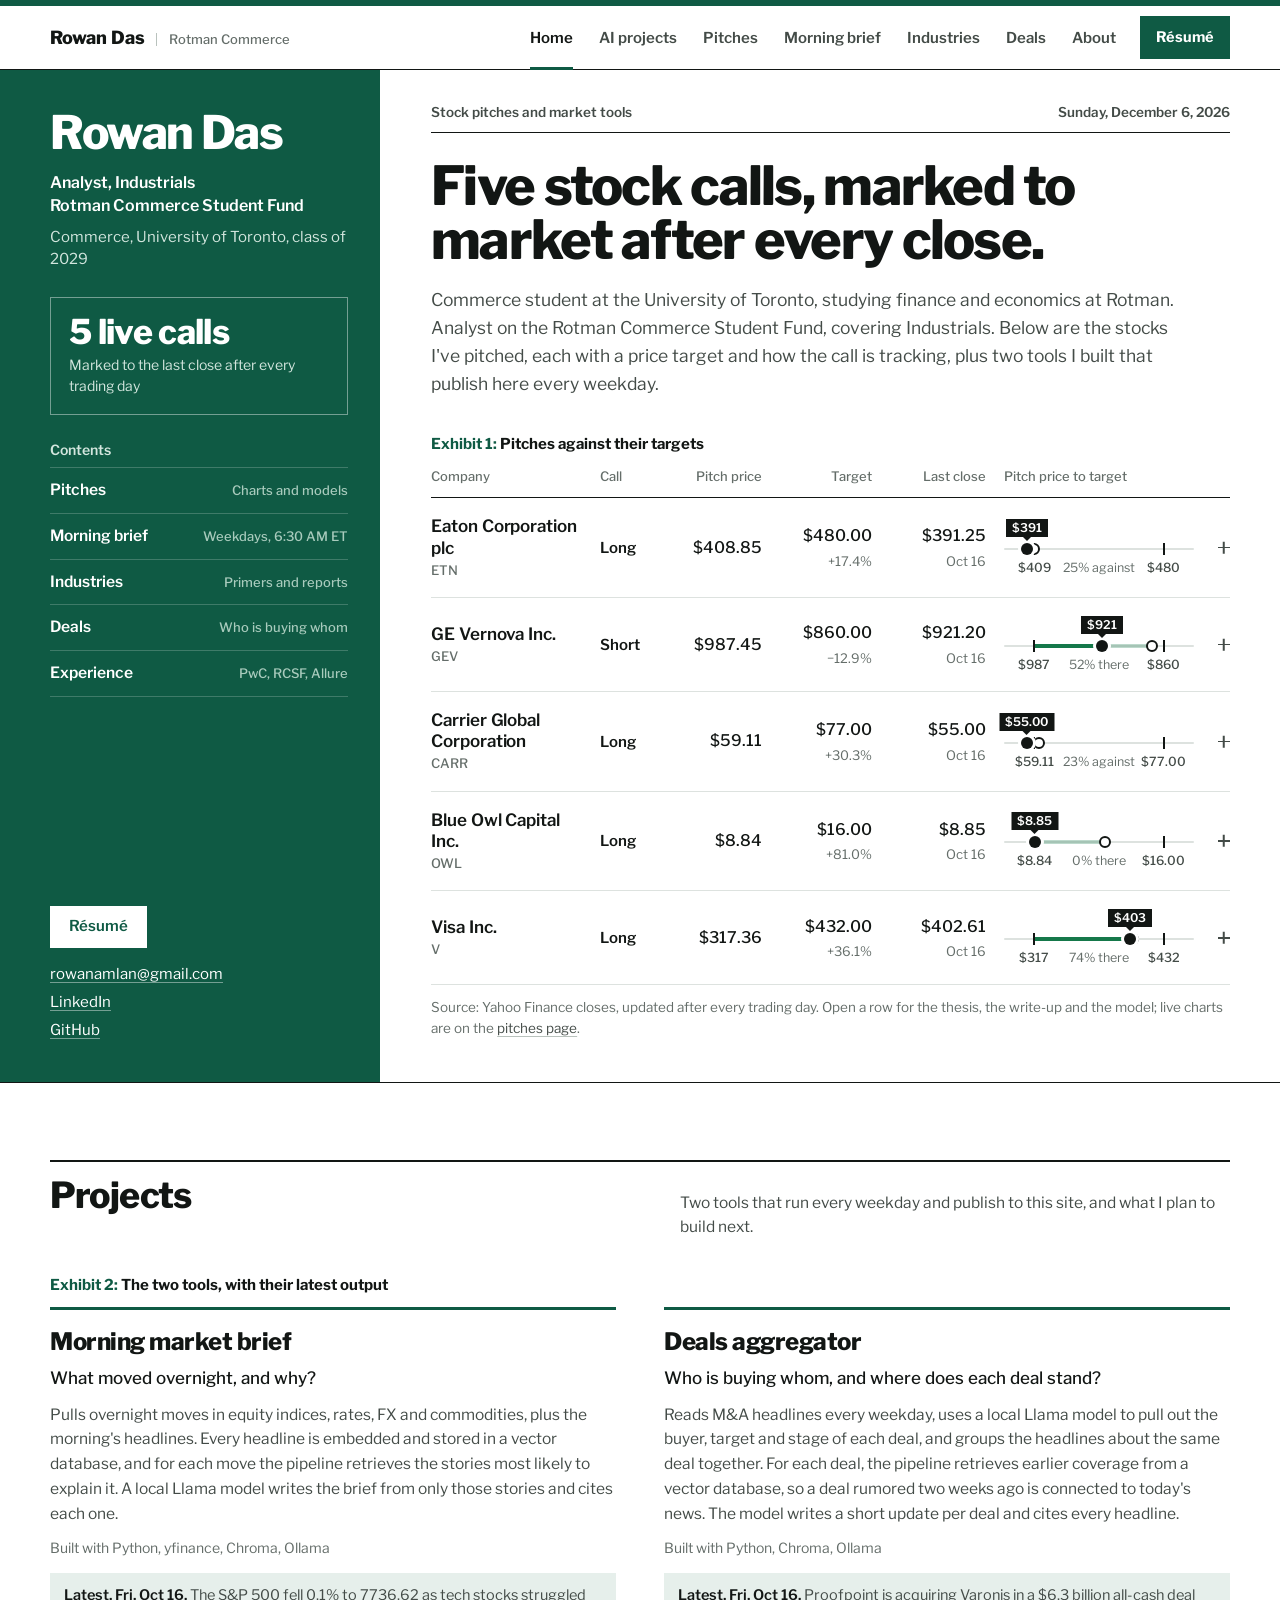
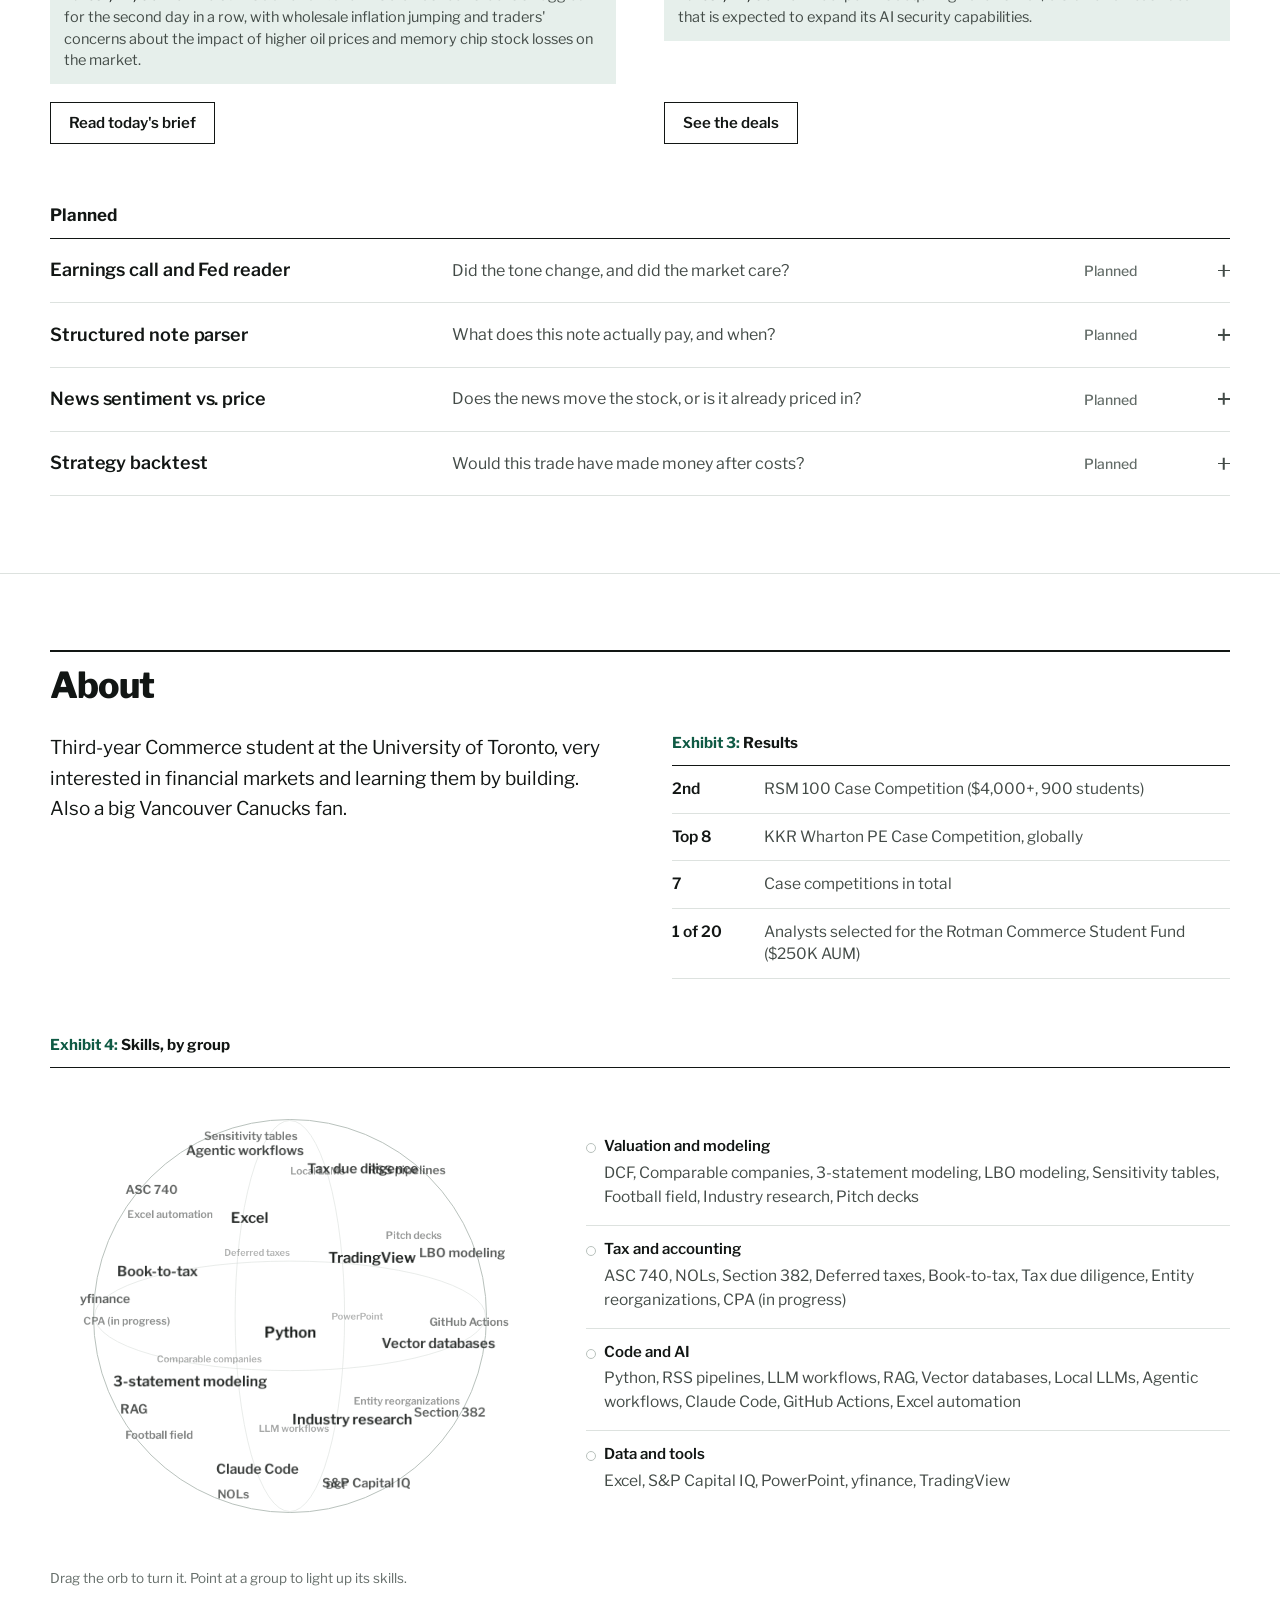
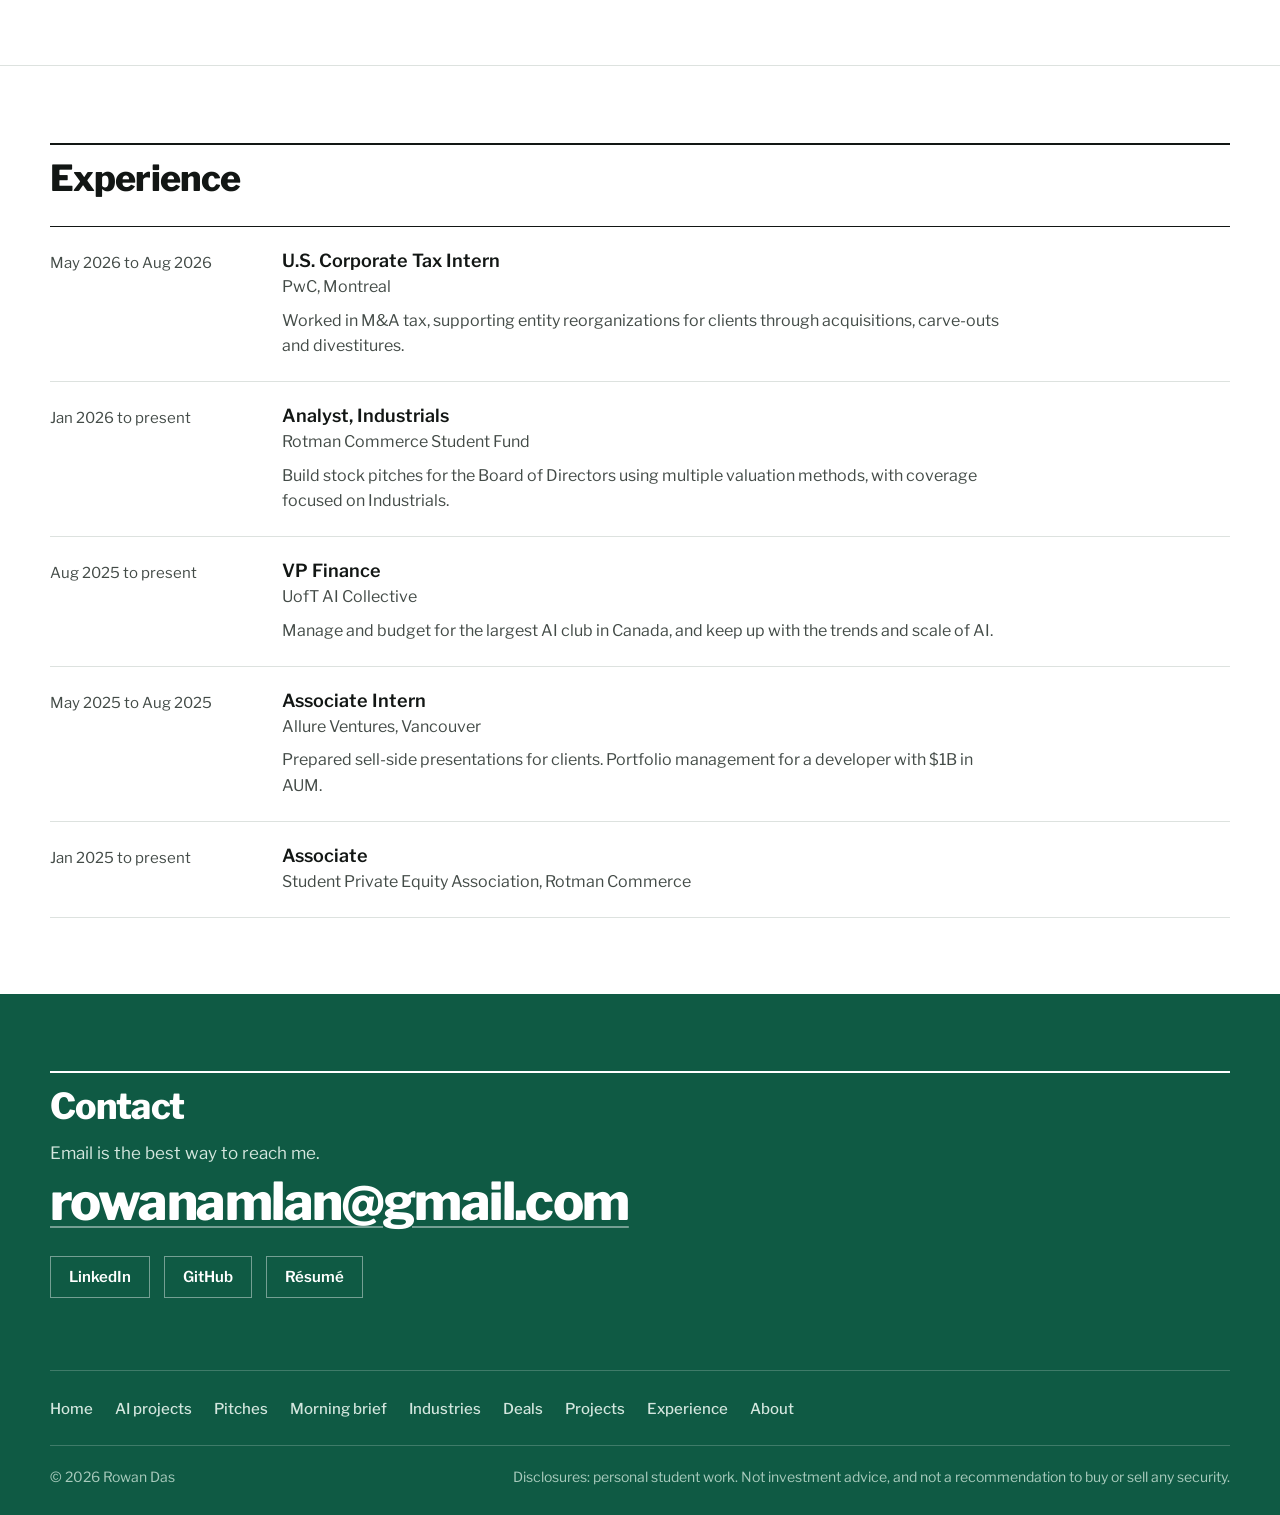
==== commit 3a134676: "Rename AI news to AI projects (nav, footer, title, heading) Co-Authored-By: Claude Sonnet 5.5 <norep" ====
--- a/index.html
+++ b/index.html
@@ -23,7 +23,7 @@
     <a class="mark" href="#top">Rowan Das<span class="mark-sub">Rotman Commerce</span></a>
     <nav aria-label="Main">
       <a href="#top" aria-current="page">Home</a>
-      <a href="ai-news.html">AI news</a>
+      <a href="ai-news.html">AI projects</a>
       <a href="pitches.html">Pitches</a>
       <a href="brief.html"><span class="nfull">Morning brief</span><span class="nshort" aria-hidden="true">Brief</span></a>
       <a href="brief.html#industries">Industries</a>
@@ -182,7 +182,7 @@
     <div class="fnav">
       <nav aria-label="Site">
         <a href="index.html">Home</a>
-        <a href="ai-news.html">AI news</a>
+        <a href="ai-news.html">AI projects</a>
         <a href="pitches.html">Pitches</a>
         <a href="brief.html">Morning brief</a>
         <a href="brief.html#industries">Industries</a>
--- a/styles.css
+++ b/styles.css
@@ -818,7 +818,8 @@
 
 /* AI news: the financing network (ai-network.js) */
 /* Opening statement on the AI news page: body text size, in two columns on wide screens */
-.ai-open { column-count: 2; column-gap: 56px; margin: 0 0 48px; }
+.ai-hero { display: grid; grid-template-columns: minmax(0, 1fr) minmax(0, 540px); gap: 0 64px; align-items: start; margin: 0 0 48px; }
+.ai-open { margin: 0; }
 .ai-open p { margin: 0 0 14px; color: var(--slate); font: 400 17px/1.65 var(--sans); break-inside: avoid; }
 .ai-open .ai-open-last { margin-top: 18px; color: var(--ink); font-weight: 700; }
 .net-lede { margin: 0 0 6px; max-width: 62ch; color: var(--slate); font-size: 15.5px; line-height: 1.55; }
@@ -871,3 +872,539 @@
   .net-stage { max-width: 640px; margin: 0 auto; }
   .net-table td:first-child { white-space: normal; }
 }
+
+/* AI news: the horizontal timeline (ai-timeline.js) */
+.aitl { --c: var(--house); margin-bottom: 80px; }
+.aitl-bar { margin: 18px 0 10px; }
+.aitl-jump { display: flex; flex-wrap: wrap; align-items: baseline; gap: 2px 14px; max-width: 100%; color: var(--mist); font-size: 13px; }
+.aitl-jump span { white-space: nowrap; }
+.aitl-jump button { padding: 2px 0; background: none; border: 0; border-bottom: 2px solid transparent; color: var(--slate); font: 600 13.5px/1.4 var(--sans); cursor: pointer; }
+.aitl-jump button:hover { border-bottom-color: var(--house); color: var(--navy); }
+.net-toggle[disabled] { opacity: .35; cursor: default; pointer-events: none; }
+
+.aitl-frame { position: relative; }
+.aitl-scroll { overflow-x: auto; overflow-y: hidden; cursor: grab; scrollbar-width: none;
+  -webkit-mask-image: linear-gradient(90deg, transparent 0, #000 64px, #000 calc(100% - 64px), transparent 100%);
+  mask-image: linear-gradient(90deg, transparent 0, #000 64px, #000 calc(100% - 64px), transparent 100%); }
+.aitl-scroll::-webkit-scrollbar { display: none; }
+.aitl-scroll.grab { cursor: grabbing; user-select: none; -webkit-user-select: none; }
+.aitl-scroll:focus-visible { outline: 2px solid var(--house); outline-offset: 2px; }
+.aitl-track { position: relative; display: flex; align-items: stretch; width: max-content; height: 500px; padding: 0 220px 0 84px; }
+.aitl-rail { position: absolute; left: 0; right: 0; top: 50%; height: 1px; background: var(--rule-strong); }
+.aitl-yr { position: relative; z-index: 2; flex: none; display: flex; align-items: center; width: 190px; }
+.aitl-yr b { padding-right: 18px; background: var(--paper); color: #e1e8e4; font: 800 66px/1 var(--sans); letter-spacing: -.045em; }
+.aitl-col { position: relative; flex: none; width: 184px; }
+.aitl-col::before { content: ""; position: absolute; left: 12px; width: 1px; height: 47px; background: var(--c); opacity: .45; }
+.aitl-col.up::before { bottom: calc(50% + 5px); }
+.aitl-col.dn::before { top: calc(50% + 5px); }
+.aitl-dot { position: absolute; z-index: 2; left: 8px; top: 50%; width: 10px; height: 10px; margin-top: -5px; border-radius: 50%; background: var(--c); box-shadow: 0 0 0 4px var(--paper); transition: transform .2s; }
+.aitl-col:hover .aitl-dot, .aitl-col:has(.aitl-card.on) .aitl-dot { transform: scale(1.5); }
+.aitl-card { position: absolute; left: 0; z-index: 1; width: 232px; padding: 14px 16px 17px; background: var(--paper); border: 0; border-top: 3px solid var(--c); border-radius: 4px; box-shadow: 0 1px 2px rgba(18, 22, 20, .06), 0 8px 24px rgba(18, 22, 20, .07); color: var(--ink); font: inherit; text-align: left; cursor: pointer; transition: box-shadow .2s, transform .2s, background-color .2s; }
+.aitl-col.up .aitl-card { bottom: calc(50% + 52px); }
+.aitl-col.dn .aitl-card { top: calc(50% + 52px); }
+.aitl-card:hover, .aitl-card:focus-visible { z-index: 3; transform: translateY(-3px); box-shadow: 0 2px 4px rgba(18, 22, 20, .08), 0 14px 34px rgba(18, 22, 20, .13); }
+.aitl-card:focus-visible { outline: 2px solid var(--house); outline-offset: 2px; }
+.aitl-card.on { z-index: 3; background: var(--house-tint); box-shadow: 0 0 0 1.5px var(--c), 0 14px 34px rgba(18, 22, 20, .13); }
+.aitl-date { display: block; color: var(--mist); font: 600 11.5px/1.4 var(--sans); letter-spacing: .06em; text-transform: uppercase; }
+.aitl-title { display: -webkit-box; margin-top: 7px; overflow: hidden; -webkit-line-clamp: 3; -webkit-box-orient: vertical; color: var(--ink); font: 600 16px/1.35 var(--sans); }
+
+.aitl-arrow { position: absolute; z-index: 5; top: 50%; display: flex; align-items: center; justify-content: center; width: 44px; height: 44px; margin-top: -22px; padding: 0 0 4px; background: var(--paper); border: 1px solid var(--rule-strong); border-radius: 50%; box-shadow: 0 4px 16px rgba(18, 22, 20, .14); color: var(--ink); font: 400 30px/1 var(--sans); cursor: pointer; transition: opacity .2s, background-color .2s; }
+.aitl-arrow.l { left: 6px; }
+.aitl-arrow.r { right: 6px; }
+.aitl-arrow:hover { background: var(--house-tint); }
+.aitl-arrow.dis { opacity: 0; pointer-events: none; }
+
+.aitl-detail { --c: var(--house); position: relative; display: grid; grid-template-columns: minmax(0, 5fr) minmax(0, 6fr); gap: 6px 72px; align-items: start; margin-top: 28px; padding: 34px 0 0; border-top: 1px solid var(--rule); }
+.aitl-detail::before { content: ""; position: absolute; top: -2px; left: 0; width: 64px; height: 3px; background: var(--c); }
+.aitl-hint { grid-column: 1 / -1; margin: 0; padding: 6px 0 4px; color: var(--mist); font-size: 15.5px; text-align: center; }
+.aitl-detail p { margin: 0 0 14px; color: var(--slate); font-size: 16.5px; line-height: 1.7; }
+.aitl-meta { display: flex; align-items: center; gap: 12px; margin-bottom: 12px !important; color: var(--mist); font-size: 13px !important; font-weight: 600; letter-spacing: .06em; text-transform: uppercase; }
+.aitl-detail h3 { margin: 0 0 12px; color: var(--ink); font: 700 clamp(24px, 2.6vw, 32px)/1.2 var(--sans); letter-spacing: -.018em; }
+.aitl-detail p.aitl-lead { color: var(--slate); font-size: 18px; font-weight: 500; line-height: 1.55; }
+.aitl-links { display: flex; flex-wrap: wrap; align-items: baseline; gap: 4px 18px; margin-top: 18px !important; font-size: 14.5px !important; }
+.aitl-links b { color: var(--mist); font-size: 12px; font-weight: 600; letter-spacing: .06em; text-transform: uppercase; }
+.aitl-links a { color: var(--navy); font-weight: 600; }
+.aitl-step { display: flex; grid-column: 1 / -1; gap: 8px; margin-top: 10px; }
+@media (max-width: 820px) {
+  .aitl-detail { grid-template-columns: minmax(0, 1fr); gap: 0; padding-top: 26px; }
+}
+@media (max-width: 640px) {
+  .aitl-track { height: 450px; padding-left: 48px; padding-right: 160px; }
+  .aitl-yr { width: 150px; }
+  .aitl-yr b { font-size: 46px; }
+  .aitl-col { width: 158px; }
+  .aitl-card { width: 208px; padding: 12px 14px 15px; }
+  .aitl-title { font-size: 15px; }
+  .aitl-col.up .aitl-card { bottom: calc(50% + 46px); }
+  .aitl-col.dn .aitl-card { top: calc(50% + 46px); }
+  .aitl-col::before { height: 41px; }
+  .aitl-arrow { width: 38px; height: 38px; margin-top: -19px; font-size: 26px; }
+  .aitl-arrow.l { left: 2px; }
+  .aitl-arrow.r { right: 2px; }
+}
+
+/* ---------- How a machine learns (ai-news.html, ai-learn.js) ---------- */
+.al { border-top: 1px solid var(--rule); }
+.al-intro { display: grid; grid-template-columns: repeat(2, minmax(0, 1fr)); gap: 0 14px; }
+.al-intro p { margin: 0; padding-right: 28px; color: var(--slate); font-size: 17px; line-height: 1.7; }
+.al-intro b, .al-steps b, .al-math b, .al-wrap-up b { color: var(--ink); }
+.al-steps { list-style: none; display: grid; grid-template-columns: repeat(4, minmax(0, 1fr)); gap: 14px; margin: 28px 0 0; padding: 0; counter-reset: none; }
+.al-steps li { padding: 12px 20px 0 0; border-top: 1px solid var(--ink); }
+.al-steps li > span { display: block; color: var(--house); font: 700 13px/1 var(--mono); }
+.al-steps h3 { margin: 8px 0 6px; font: 700 18px/1.2 var(--sans); }
+.al-steps p { margin: 0; color: var(--slate); font-size: 14.5px; line-height: 1.55; }
+
+.al-label { margin: 0 0 8px; color: var(--ink); font: 700 14.5px/1.3 var(--sans); }
+.al-label span { color: var(--mist); font-weight: 400; font-size: 13px; }
+.al-msg { min-height: 3.1em; margin: 12px 0 0; color: var(--slate); font-size: 14.5px; line-height: 1.55; }
+.al-link { padding: 4px 2px; background: none; border: 0; color: var(--slate); font: 500 13.5px/1.2 var(--sans); text-decoration: underline; text-underline-offset: 3px; cursor: pointer; }
+.al-link:hover { color: var(--house); }
+
+/* by hand */
+.al-tpl3 { padding: 10px; border: 1px solid var(--rule); border-radius: 2px; background: var(--paper); }
+.al-tpl3.guess { border-color: var(--ink); box-shadow: inset 0 0 0 1px var(--ink); }
+.al-tpl3-head { display: flex; justify-content: space-between; align-items: baseline; gap: 6px; margin-bottom: 8px; font-size: 13.5px; }
+.al-score { color: var(--mist); font-size: 12.5px; white-space: nowrap; }
+.al-w3 { display: grid; grid-template-columns: repeat(3, 1fr); gap: 3px; }
+.al-w { position: relative; display: grid; place-items: center; aspect-ratio: 1; border: 1px solid var(--rule); border-radius: 0; font: 600 13px/1 var(--sans); color: var(--slate); }
+.al-w.ink::after { content: ""; position: absolute; top: 3px; left: 3px; width: 6px; height: 6px; background: var(--ink); }
+.al-w.up { animation: alUp .9s ease-out; }
+.al-w.dn { animation: alDn .9s ease-out; }
+@keyframes alUp { 0% { transform: scale(1.35); } 100% { transform: scale(1); } }
+@keyframes alDn { 0% { transform: scale(.7); } 100% { transform: scale(1); } }
+.al-sum { margin: 8px 0 0; min-height: 4.2em; color: var(--mist); font-size: 12.5px; line-height: 1.45; overflow-wrap: anywhere; }
+.al-math { display: grid; grid-template-columns: repeat(4, minmax(0, 1fr)); gap: 14px 28px; margin-top: 26px; padding-top: 20px; border-top: 1px solid var(--rule); }
+.al-math h4 { margin: 0 0 4px; font: 700 15px/1.3 var(--mono); color: var(--ink); }
+.al-math p { margin: 0; color: var(--slate); font-size: 14.5px; line-height: 1.6; }
+
+/* live trainer */
+.al-live { margin-top: 18px; }
+.al-live-top { display: grid; grid-template-columns: 150px minmax(0, 1fr); gap: 28px; align-items: start; }
+.al-live-x canvas { display: block; width: 100px; height: 140px; border: 1px solid var(--rule); border-radius: 3px; }
+.al-xl { max-width: 130px; margin: 8px 0 0; color: var(--slate); font-size: 13.5px; font-weight: 600; line-height: 1.4; }
+.al-tpls { display: grid; grid-template-columns: repeat(10, minmax(0, 1fr)); gap: 8px; }
+.al-tplc { padding: 6px; border: 1px solid var(--rule); border-radius: 2px; background: var(--paper); }
+.al-tplc.guess { border-color: var(--down); box-shadow: inset 0 0 0 1px var(--down); }
+.al-tplc.truth { border-color: var(--house); box-shadow: inset 0 0 0 1px var(--house); }
+.al-tplc canvas { display: block; width: 100%; aspect-ratio: 40 / 56; border-radius: 2px; }
+.al-tplc-m { display: flex; justify-content: space-between; align-items: baseline; margin: 6px 0 4px; font-size: 13px; }
+.al-tplc-m b { font-size: 16px; }
+.al-sc { color: var(--mist); font-size: 12.5px; }
+.al-bar { height: 4px; background: var(--soft); border-radius: 2px; overflow: hidden; }
+.al-bar i { display: block; height: 100%; width: 0; background: var(--house); transition: width .2s; }
+.al-tag { display: block; min-height: 15px; margin-top: 4px; font: 700 12px/15px var(--sans); }
+.al-tag.add { color: var(--up); }
+.al-tag.sub { color: var(--down); }
+.al-controls { display: flex; flex-wrap: wrap; align-items: center; gap: 10px; margin-top: 18px; }
+.al-live.busy .al-controls button { opacity: .5; pointer-events: none; }
+.al-noise { display: flex; align-items: center; gap: 10px; margin-left: auto; color: var(--slate); font-size: 13.5px; }
+.al-noise input { width: 120px; accent-color: var(--house); }
+.al-noise b { min-width: 11.5em; color: var(--ink); font-weight: 600; }
+.al-stats { display: grid; grid-template-columns: repeat(3, auto) minmax(160px, 1fr); gap: 14px 36px; align-items: end; margin-top: 14px; padding-top: 16px; border-top: 1px solid var(--rule); }
+.al-stats > div { display: flex; flex-direction: column; gap: 2px; }
+.al-stats b { font: 700 26px/1.1 var(--sans); letter-spacing: -.02em; font-variant-numeric: tabular-nums; }
+.al-stats span { color: var(--mist); font-size: 12.5px; }
+.al-spark svg { display: block; width: 100%; height: 46px; background: var(--soft); border-radius: 3px; }
+.al-spark polyline { fill: none; stroke: var(--house); stroke-width: 2; vector-effect: non-scaling-stroke; }
+.al-spark .g { stroke: var(--rule-strong); stroke-width: 1; stroke-dasharray: 3 3; vector-effect: non-scaling-stroke; }
+
+/* real templates */
+.al-real-grid { display: grid; grid-template-columns: repeat(10, minmax(0, 1fr)); gap: 8px; margin-top: 18px; }
+.al-real-grid figure { margin: 0; text-align: center; }
+.al-real-grid canvas { display: block; width: 100%; aspect-ratio: 1; border: 1px solid var(--rule); border-radius: 3px; image-rendering: pixelated; }
+.al-real-grid figcaption { margin-top: 4px; font: 700 14px/1.2 var(--sans); }
+.al-legend { display: flex; align-items: center; gap: 10px; margin-top: 12px; color: var(--mist); font-size: 12.5px; }
+.al-legend i { width: 140px; height: 8px; border-radius: 4px; background: linear-gradient(90deg, rgb(179,38,30), #fff, rgb(15,90,68)); border: 1px solid var(--rule); }
+.al-epochs { display: grid; grid-template-columns: repeat(4, minmax(0, 1fr)); gap: 14px 28px; margin-top: 18px; padding-top: 16px; border-top: 1px solid var(--rule); }
+.al-epochs b { display: block; font: 700 26px/1.1 var(--sans); letter-spacing: -.02em; }
+.al-epochs span { display: block; margin-top: 4px; color: var(--mist); font-size: 12.5px; line-height: 1.45; }
+
+/* the code */
+.al-details { margin-top: 14px; }
+.al-details > summary { display: inline-block; padding: 10px 16px; background: var(--paper); border: 1px solid var(--rule-strong); border-radius: 3px; font: 600 14px/1 var(--sans); cursor: pointer; list-style: none; }
+.al-details > summary::-webkit-details-marker { display: none; }
+.al-details > summary:hover { background: var(--house-tint); border-color: var(--house); }
+.al-details[open] > summary { margin-bottom: 18px; }
+.al-code-head { display: flex; justify-content: space-between; align-items: center; padding: 8px 14px; background: var(--ink); color: #fff; border-radius: 2px 2px 0 0; font: 600 13px/1 var(--mono); }
+.al-copy { padding: 5px 11px; background: transparent; border: 1px solid rgba(255,255,255,.4); border-radius: 3px; color: #fff; font: 600 12px/1 var(--sans); cursor: pointer; }
+.al-copy:hover { background: rgba(255,255,255,.14); }
+.al-sec { padding: 20px 0 6px; border-bottom: 1px solid var(--rule); }
+.al-sec:last-child { border-bottom: 0; }
+.al-sec h4 { margin: 0 0 10px; font: 700 15px/1.3 var(--sans); }
+.al-sec-grid { display: grid; grid-template-columns: minmax(0, 1.35fr) minmax(0, 1fr); gap: 28px; align-items: start; }
+.al-pre { margin: 0; padding: 12px 0; background: var(--soft); border-radius: 2px; overflow-x: auto; font: 12.5px/1.65 var(--mono); }
+.al-pre code { display: block; width: max-content; min-width: 100%; font: inherit; }
+.al-ln { display: block; padding: 0 14px 0 0; white-space: pre; border-left: 3px solid transparent; }
+.al-ln i { display: inline-block; width: 3em; padding-right: 1em; color: var(--mist); font-style: normal; text-align: right; user-select: none; opacity: .7; }
+.al-ln.hl { background: var(--house-tint); border-left-color: var(--house); }
+.tk-k { color: #8a3b9c; font-weight: 600; }
+.tk-s { color: #0f5a44; }
+.tk-c { color: #6b746f; font-style: italic; }
+.tk-n { color: #b45309; }
+.tk-b { color: #1d5fa8; }
+.al-notes { margin: 0; padding: 0 0 0 20px; }
+.al-notes li { margin: 0 0 6px; padding: 6px 8px; border-radius: 4px; color: var(--slate); font-size: 14px; line-height: 1.55; cursor: default; }
+.al-notes li::marker { color: var(--house); font-weight: 700; }
+.al-notes li:hover, .al-notes li:focus { background: var(--house-tint); outline: 0; }
+.al-wrap-up { display: grid; grid-template-columns: repeat(3, minmax(0, 1fr)); gap: 0 40px; margin-top: 40px; padding-top: 22px; border-top: 2px solid var(--ink); }
+.al-wrap-up h3 { grid-column: 1 / -1; margin: 0 0 14px; font: 700 20px/1.2 var(--sans); }
+.al-wrap-up p { margin: 0 0 12px; color: var(--slate); font-size: 16px; line-height: 1.65; }
+
+@media (max-width: 980px) {
+  .al-intro { grid-template-columns: 1fr; gap: 14px; }
+  .al-intro p { padding-right: 0; }
+  .al-steps, .al-math, .al-epochs { grid-template-columns: repeat(2, minmax(0, 1fr)); }
+  .al-sec-grid { grid-template-columns: 1fr; gap: 14px; }
+  .al-tpls { grid-template-columns: repeat(5, minmax(0, 1fr)); gap: 10px; }
+  .al-tplc canvas { width: 100%; max-width: 88px; margin: 0 auto; }
+  .al-real-grid { grid-template-columns: repeat(5, minmax(0, 1fr)); }
+  .al-noise { margin-left: 0; }
+}
+@media (max-width: 600px) {
+  .al-steps, .al-math, .al-epochs { grid-template-columns: 1fr; }
+  .al-live-top { grid-template-columns: 1fr; gap: 14px; }
+  .al-tpls { grid-template-columns: repeat(5, minmax(0, 1fr)); gap: 6px; }
+  .al-tplc { padding: 5px; }
+  .al-tplc-m b { font-size: 14px; }
+  .al-sc { display: none; }
+  .al-stats { grid-template-columns: repeat(2, minmax(0, 1fr)); }
+  .al-spark { grid-column: 1 / -1; }
+  .al-tpl3 { padding: 6px; }
+  .al-w { font-size: 11px; }
+  .al-tpl3-head { flex-direction: column; gap: 2px; }
+  .al-noise { flex-wrap: wrap; }
+  .al-noise b { min-width: 0; }
+  .al-w3 { gap: 2px; }
+}
+@media (prefers-reduced-motion: reduce) { .al-w.up, .al-w.dn { animation: none; } .al-bar i { transition: none; } }
+
+/* Timeline slider: where you are on the rail */
+.aitl-slider { padding: 34px 30px 30px; }
+.aitl-sl-track { position: relative; height: 8px; border-radius: 4px; background: var(--chip); cursor: pointer; touch-action: none; }
+.aitl-sl-fill { position: absolute; left: 0; top: 0; bottom: 0; width: 100%; border-radius: 4px; background: var(--house); opacity: .85; pointer-events: none; }
+.aitl-sl-ticks { position: absolute; inset: 0; pointer-events: none; }
+.aitl-sl-ticks i { position: absolute; top: 100%; width: 1px; height: 6px; margin-top: 3px; background: var(--rule-strong); }
+.aitl-sl-ticks i.big { height: 10px; background: var(--mist); }
+.aitl-sl-ticks b { position: absolute; top: 12px; left: 0; transform: translateX(-50%); color: var(--mist); font: 600 12px/1 var(--sans); font-variant-numeric: tabular-nums; }
+.aitl-sl-thumb { position: absolute; top: 50%; left: 100%; width: 24px; height: 24px; margin: -12px 0 0 -12px; padding: 0; border: 3px solid var(--house); border-radius: 50%; background: var(--paper); box-shadow: 0 2px 8px rgba(18, 22, 20, .22); cursor: grab; transition: transform .15s; }
+.aitl-sl-track.on .aitl-sl-thumb { cursor: grabbing; transform: scale(1.15); }
+.aitl-sl-thumb:focus-visible { outline: 2px solid var(--house); outline-offset: 3px; }
+.aitl-sl-now { position: absolute; bottom: 100%; left: 50%; margin-bottom: 9px; padding: 4px 9px; transform: translateX(-50%); background: var(--ink); border-radius: 4px; color: #fff; font: 700 12.5px/1 var(--sans); font-variant-numeric: tabular-nums; white-space: nowrap; pointer-events: none; }
+.aitl-sl-now::after { content: ""; position: absolute; top: 100%; left: 50%; margin-left: -4px; border: 4px solid transparent; border-top-color: var(--ink); }
+@media (max-width: 600px) { .aitl-slider { padding: 32px 22px 28px; } .aitl-sl-ticks b { font-size: 11px; } }
+
+/* real handwriting */
+.al-wallfig { margin: 30px 0 0; }
+.al-wall { display: grid; grid-template-columns: repeat(20, minmax(0, 1fr)); gap: 3px; }
+.al-wall canvas { display: block; width: 100%; aspect-ratio: 1; background: var(--soft); }
+.al-wallfig figcaption { margin-top: 10px; }
+.al-see { display: flex; flex-wrap: wrap; gap: 24px 36px; align-items: flex-start; margin-top: 20px; }
+.al-see-pic { width: 280px; max-width: 100%; }
+.al-see-cv { position: relative; width: 280px; max-width: 100%; aspect-ratio: 1; background: #fff; border: 1px solid var(--rule-strong); touch-action: none; cursor: crosshair; }
+.al-see-cv canvas { display: block; width: 100%; height: 100%; image-rendering: pixelated; }
+.al-see-cv.bin::before { content: ""; position: absolute; inset: 0; pointer-events: none; background-image: linear-gradient(to right, rgba(18,22,20,.13) 1px, transparent 1px), linear-gradient(to bottom, rgba(18,22,20,.13) 1px, transparent 1px); background-size: calc(100% / 28) calc(100% / 28); }
+.al-hov { display: none; position: absolute; width: calc(100% / 28); height: calc(100% / 28); box-shadow: 0 0 0 2px var(--down); pointer-events: none; z-index: 2; }
+.al-cap { margin: 9px 0 0; color: var(--mist); font-size: 13px; line-height: 1.5; }
+.al-cap b { color: var(--ink); }
+.al-see-side { flex: 1 1 260px; min-width: 0; }
+.al-see-pick { display: grid; grid-template-columns: repeat(10, 1fr); gap: 6px; margin-bottom: 20px; }
+.al-see-pick button { padding: 0; background: var(--soft); border: 1px solid var(--rule); border-radius: 2px; cursor: pointer; }
+.al-see-pick button:hover { border-color: var(--ink); }
+.al-see-pick button[aria-pressed="true"] { border-color: var(--ink); box-shadow: inset 0 0 0 1px var(--ink); }
+.al-see-pick canvas { display: block; width: 100%; aspect-ratio: 1; }
+.al-cut { display: flex; flex-direction: column; gap: 8px; color: var(--slate); font-size: 14px; }
+.al-cut b { color: var(--ink); }
+.al-cut input { width: 100%; max-width: 460px; accent-color: var(--house); }
+.al-read { min-height: 4.8em; margin: 14px 0 0; padding-top: 12px; border-top: 1px solid var(--rule); color: var(--slate); font-size: 14px; line-height: 1.55; }
+@media (max-width: 980px) { .al-wall { grid-template-columns: repeat(15, minmax(0, 1fr)); } }
+@media (max-width: 600px) { .al-wall { grid-template-columns: repeat(10, minmax(0, 1fr)); gap: 2px; } .al-see { gap: 20px; } .al-see-pic { width: calc(50% - 10px); } .al-see-cv { width: 100%; } .al-see-side { max-width: none; flex-basis: 100%; } }
+
+/* the update, cell by cell */
+.al-upd { display: grid; grid-template-columns: repeat(2, minmax(0, 1fr)); gap: 0 56px; margin-top: 8px; }
+.al-ux { margin-bottom: 8px; }
+.al-ux .al-g3 { width: 132px; }
+.al-urow { margin-top: 26px; padding-top: 18px; border-top: 1px solid var(--rule); }
+.al-urow h4 { margin: 0 0 14px; font: 700 16px/1.35 var(--sans); }
+.al-urow p { margin: 12px 0 0; color: var(--slate); font-size: 15px; line-height: 1.6; }
+.al-urow code, .al-lede code, .net-lede code { padding: 1px 5px; background: var(--soft); border-radius: 2px; font: 600 .92em var(--mono); color: var(--ink); }
+.al-ueq { display: grid; grid-template-columns: minmax(0, 1fr) auto minmax(0, 1fr) auto minmax(0, 1fr); align-items: end; gap: 0 12px; }
+.al-op { padding-bottom: 46px; color: var(--mist); font: 600 26px/1 var(--sans); }
+.al-g3 { display: grid; grid-template-columns: repeat(3, 1fr); gap: 3px; width: 100%; max-width: 172px; }
+.al-g3.x { max-width: 172px; }
+.al-gc { position: relative; display: grid; place-items: center; align-content: center; aspect-ratio: 1; padding: 2px; border: 1px solid var(--rule); font: 700 17px/1 var(--sans); font-variant-numeric: tabular-nums; }
+.al-gc small { margin-top: 3px; font: 500 10.5px/1 var(--sans); opacity: .78; white-space: nowrap; }
+.al-g3.x .al-gc { border-color: var(--rule-strong); }
+.al-uscore b { color: var(--ink); }
+.al-uend { grid-column: 1 / -1; max-width: 90ch; margin: 28px 0 0; padding: 14px 0 0; border-top: 1px solid var(--rule); color: var(--ink); font-size: 15.5px; line-height: 1.6; }
+@media (max-width: 600px) { .al-g3 { width: 118px; } .al-g3.x, .al-ux .al-g3 { width: 100px; } .al-op { padding-bottom: 40px; } .al-gc { font-size: 15px; } .al-gc small { font-size: 9.5px; } }
+
+/* guided walkthrough */
+.al-gd { margin-top: 18px; }
+.al-stages { display: flex; flex-wrap: wrap; list-style: none; margin: 0 0 22px; padding: 0; counter-reset: st; border-bottom: 1px solid var(--rule); }
+.al-stages li { counter-increment: st; margin-bottom: -1px; padding: 0 22px 10px 0; border-bottom: 3px solid transparent; color: var(--mist); font: 600 14.5px/1.2 var(--sans); }
+.al-stages li::before { content: counter(st) ". "; }
+.al-stages li.on { color: var(--ink); border-bottom-color: var(--house); }
+.al-gd-main { display: grid; grid-template-columns: 140px minmax(0, 1fr); gap: 24px 40px; align-items: start; }
+.al-gd-pic .al-g3.x { width: 132px; }
+.al-gd-ans { margin: 10px 0 0; color: var(--slate); font-size: 14.5px; }
+.al-gd-ans b { color: var(--ink); }
+.al-gd-tpls { display: grid; grid-template-columns: repeat(3, minmax(0, 1fr)); gap: 14px; }
+.al-tpl3.truth { border-color: var(--house); box-shadow: inset 0 0 0 1px var(--house); }
+.al-tpl3.truth.guess { border-color: var(--house); }
+.al-tag { min-height: 1.3em; margin: 4px 0 0; color: var(--ink); font: 700 12.5px/1.3 var(--sans); }
+.al-tpl3.truth .al-tag { color: var(--house); }
+.al-score { min-height: 1.2em; }
+.al-gd-say { margin-top: 24px; padding: 4px 0 4px 18px; border-left: 3px solid var(--house); }
+.al-gd-text { min-height: 5.1em; margin: 0 0 14px; max-width: 70ch; color: var(--ink); font-size: 17px; line-height: 1.6; }
+.al-gd-btns { display: flex; flex-wrap: wrap; align-items: center; gap: 10px 18px; }
+.al-next { padding: 11px 20px; background: var(--house); border: 1px solid var(--house); border-radius: 3px; color: #fff; font: 600 15px/1 var(--sans); cursor: pointer; }
+.al-next:hover { background: var(--house-deep); }
+.al-gd-tally { color: var(--mist); font-size: 13.5px; }
+@media (max-width: 600px) {
+  .al-gd-main { grid-template-columns: 1fr; gap: 18px; }
+  .al-gd-pic { display: flex; flex-wrap: wrap; align-items: flex-end; gap: 8px 20px; }
+  .al-gd-pic .al-label { flex-basis: 100%; margin: 0; }
+  .al-gd-pic .al-g3.x { width: 96px; }
+  .al-gd-ans { margin: 0; }
+  .al-gd-tpls { gap: 6px; }
+  .al-stages li { padding-right: 14px; font-size: 13.5px; }
+  .al-gd-text { font-size: 16px; min-height: 8em; }
+  .al-tag { font-size: 11px; }
+}
+
+@media (max-width: 980px) {
+  .al-upd { grid-template-columns: 1fr; }
+  .al-wrap-up { grid-template-columns: 1fr; }
+  .al-see-pick { grid-template-columns: repeat(5, 1fr); }
+}
+@media (max-width: 600px) {
+  .al-ueq { display: flex; flex-wrap: wrap; align-items: flex-end; gap: 12px 14px; }
+  .al-g3, .al-g3.x { width: 118px; }
+  .al-see-pic { width: calc(50% - 10px); }
+}
+
+/* where it stops, where it is used */
+.al-lim { display: grid; grid-template-columns: minmax(0, 340px) minmax(0, 1fr); gap: 24px 56px; align-items: start; margin-top: 20px; }
+.al-lim-acc { margin-top: 28px; padding-top: 20px; border-top: 1px solid var(--rule); }
+.al-lim-sl { display: grid; grid-template-columns: repeat(2, minmax(0, 1fr)); gap: 0 28px; margin-bottom: 4px; }
+.al-lim-cv { width: 224px; max-width: 100%; aspect-ratio: 1; background: #fff; border: 1px solid var(--rule-strong); }
+.al-lim-cv canvas { display: block; width: 100%; height: 100%; image-rendering: pixelated; }
+.al-bars { display: grid; gap: 5px; }
+.al-bar-row { display: grid; grid-template-columns: 18px minmax(0, 1fr) 46px; align-items: center; gap: 8px; font-size: 13.5px; }
+.al-bar-row b { text-align: center; color: var(--slate); }
+.al-bar-row.truth b { color: var(--house); text-decoration: underline; text-underline-offset: 3px; }
+.al-bar-t { display: block; height: 14px; background: var(--soft); }
+.al-bar-t i { display: block; height: 100%; width: 0; background: var(--rule-strong); }
+.al-bar-row.win .al-bar-t i { background: var(--ink); }
+.al-bar-row em { color: var(--mist); font-style: normal; font-variant-numeric: tabular-nums; text-align: right; }
+.al-bar-row.win em { color: var(--ink); font-weight: 700; }
+.al-lim-sl .al-cut { margin-bottom: 12px; }
+.al-lim-right .al-label { margin-top: 18px; }
+.al-acc { display: flex; align-items: flex-end; gap: 3px; height: 130px; border-bottom: 1px solid var(--rule-strong); }
+.al-acc span { flex: 1; display: flex; align-items: flex-end; height: 100%; }
+.al-acc i { display: block; width: 100%; background: var(--rule-strong); }
+.al-acc span.on i { background: var(--house); }
+.al-acc-ax { display: flex; justify-content: space-between; margin-top: 5px; color: var(--mist); font-size: 12px; }
+.al-lim-acc .al-read { min-height: 3.6em; }
+.al-prose { max-width: 78ch; margin: 22px 0 0; color: var(--slate); font-size: 16px; line-height: 1.65; }
+.al-zip { margin-top: 20px; }
+.al-zip-row { display: grid; grid-template-columns: repeat(5, minmax(0, 120px)); gap: 14px; }
+.al-zd { text-align: center; }
+.al-zd canvas { display: block; width: 100%; aspect-ratio: 1; background: #fff; border: 1px solid var(--rule-strong); }
+.al-zd b { display: block; margin-top: 8px; font: 800 30px/1 var(--sans); }
+.al-zd small { display: block; margin-top: 3px; color: var(--mist); font-size: 12.5px; }
+.al-zd.bad b { color: var(--down); }
+.al-zd.bad small { color: var(--down); font-weight: 600; }
+.al-zip-foot { display: flex; flex-wrap: wrap; align-items: center; gap: 12px 22px; margin-top: 18px; }
+.al-zip-res { margin: 0; max-width: 62ch; color: var(--slate); font-size: 15px; line-height: 1.55; }
+.al-zip-res b { color: var(--ink); font-variant-numeric: tabular-nums; letter-spacing: .06em; }
+.al-uses { display: grid; grid-template-columns: repeat(4, minmax(0, 1fr)); gap: 0 32px; margin-top: 30px; padding-top: 20px; border-top: 1px solid var(--rule); }
+.al-uses h4 { margin: 0 0 6px; padding-top: 10px; border-top: 3px solid var(--ink); font: 700 16px/1.3 var(--sans); }
+.al-uses p { margin: 0; color: var(--slate); font-size: 14.5px; line-height: 1.6; }
+@media (max-width: 980px) {
+  .al-lim { grid-template-columns: 1fr; }
+  .al-lim-left { display: contents; }
+  .al-lim-pic { order: 1; }
+  .al-lim-right { order: 2; }
+  .al-lim-acc { order: 3; margin-top: 8px; }
+  .al-uses { grid-template-columns: repeat(2, minmax(0, 1fr)); gap: 22px 28px; }
+}
+@media (max-width: 600px) {
+  .al-lim { gap: 20px; }
+  .al-lim-sl { grid-template-columns: 1fr; }
+  .al-lim-pic { display: flex; flex-wrap: wrap; align-items: flex-end; gap: 8px 16px; }
+  .al-lim-cv { width: 150px; }
+  .al-zip-row { grid-template-columns: repeat(5, minmax(0, 1fr)); gap: 6px; }
+  .al-zd b { font-size: 22px; }
+  .al-zd small { font-size: 11px; }
+  .al-uses { grid-template-columns: 1fr; }
+}
+
+/* chapters: the detail lives behind a contents list */
+#learn .exh { counter-increment: none; font: 700 17px/1.35 var(--sans); }
+#learn .exh::before { content: none; }
+#learn .exhibit { margin-top: 0; }
+#learn .al-ch-body .exhibit + .exhibit { margin-top: 34px; padding-top: 26px; border-top: 1px solid var(--rule); }
+.al-chs { margin-top: 44px; border-top: 2px solid var(--ink); }
+.al-guide { margin: 0; padding: 14px 0; border-bottom: 1px solid var(--rule-strong); color: var(--slate); font-size: 15px; line-height: 1.55; }
+.al-ch { border-bottom: 1px solid var(--rule-strong); }
+.al-ch > summary { display: grid; grid-template-columns: 40px minmax(0, 1fr) auto 26px; align-items: center; gap: 0 18px; padding: 20px 6px; list-style: none; cursor: pointer; }
+.al-ch > summary::-webkit-details-marker { display: none; }
+.al-ch > summary:hover { background: var(--soft); }
+.al-ch > summary:focus-visible { outline: 2px solid var(--house); outline-offset: -2px; }
+.al-ch-n { color: var(--house); font: 700 15px/1 var(--mono); }
+.al-ch-h { display: block; min-width: 0; }
+.al-ch-t { display: block; font: 800 clamp(18px, 1.9vw, 22px)/1.25 var(--sans); letter-spacing: -.015em; }
+.al-ch-b { display: block; margin-top: 4px; color: var(--slate); font-size: 15px; line-height: 1.5; }
+.al-ch-tag { color: var(--mist); font: 600 12.5px/1 var(--sans); white-space: nowrap; }
+.al-ch:nth-of-type(-n+2) .al-ch-tag { color: var(--house); }
+.al-ch-i { position: relative; width: 16px; height: 16px; justify-self: end; }
+.al-ch-i::before, .al-ch-i::after { content: ""; position: absolute; left: 0; right: 0; top: 7px; height: 2px; background: var(--ink); transition: transform .2s; }
+.al-ch-i::after { transform: rotate(90deg); }
+.al-ch[open] > summary .al-ch-i::after { transform: rotate(0deg); }
+.al-ch[open] > summary { background: var(--soft); }
+.al-ch-body { padding: 24px 0 40px; }
+@media (max-width: 600px) {
+  .al-ch > summary { grid-template-columns: 28px minmax(0, 1fr) 22px; gap: 0 12px; padding: 16px 2px; }
+  .al-ch-tag { display: none; }
+  .al-ch-b { font-size: 14px; }
+  .al-ch-body { padding: 18px 0 32px; }
+}
+@media (prefers-reduced-motion: reduce) { .al-ch-i::before, .al-ch-i::after { transition: none; } }
+
+/* The godfathers of AI */
+.gf { border-top: 1px solid var(--rule); }
+.gf-lede { max-width: 74ch; margin: 0; color: var(--slate); font-size: 17px; line-height: 1.65; }
+.gf-trio { display: grid; grid-template-columns: repeat(3, minmax(0, 1fr)); gap: 0 40px; margin-top: 34px; }
+.gf-big img { display: block; width: 100%; height: auto; aspect-ratio: 4 / 5; object-fit: cover; object-position: top; background: var(--soft); filter: grayscale(1) contrast(1.03); }
+.gf-tag { margin: 16px 0 6px; color: var(--house); font: 700 12.5px/1.3 var(--mono); }
+.gf-big h3 { margin: 0; font: 800 clamp(24px, 2.4vw, 30px)/1.1 var(--sans); letter-spacing: -.02em; }
+.gf-role { margin: 5px 0 12px; color: var(--mist); font-size: 13.5px; line-height: 1.4; }
+.gf-big p:not(.gf-tag):not(.gf-role) { margin: 0; color: var(--slate); font-size: 15.5px; line-height: 1.65; }
+.gf-sub { margin: 64px 0 0; padding-top: 16px; border-top: 2px solid var(--ink); font: 800 clamp(20px, 2vw, 24px)/1.2 var(--sans); letter-spacing: -.015em; }
+.gf-sub + .gf-lede { margin-top: 8px; }
+.gf-origin { display: grid; grid-template-columns: repeat(2, minmax(0, 1fr)); gap: 0 56px; align-items: start; margin-top: 22px; }
+.gf-rosen { display: grid; grid-template-columns: 170px minmax(0, 1fr); gap: 0 24px; align-items: start; }
+.gf-rosen img { display: block; width: 100%; height: auto; aspect-ratio: 5 / 7; object-fit: cover; object-position: top; background: var(--soft); filter: grayscale(1) contrast(1.03); }
+.gf-rosen h3, .gf-card h3 { margin: 0; font: 800 20px/1.2 var(--sans); letter-spacing: -.01em; }
+.gf-rosen p:not(.gf-when):not(.gf-role), .gf-machine-text p:not(.gf-when) { margin: 0; color: var(--slate); font-size: 15px; line-height: 1.6; }
+.gf-machine { display: block; width: 100%; height: auto; background: var(--soft); }
+.gf-machine-text { margin-top: 26px; padding-top: 20px; border-top: 1px solid var(--rule); }
+.gf-machine-text .gf-when { margin-top: 0; }
+.gf-when { margin: 12px 0 3px; color: var(--house); font: 700 13px/1.2 var(--mono); }
+.gf-rosen .gf-when { margin-top: 0; }
+.gf-cards { display: grid; grid-template-columns: repeat(5, minmax(0, 1fr)); gap: 30px 24px; margin-top: 24px; }
+.gf-card { min-width: 0; }
+.gf-card.wide { grid-column: span 2; }
+.gf-card img { display: block; width: 100%; height: auto; aspect-ratio: 4 / 5; object-fit: cover; object-position: top; background: var(--soft); filter: grayscale(1) contrast(1.03); }
+.gf-card.wide img { aspect-ratio: 17 / 10; object-position: center 20%; }
+.gf-card .gf-role { margin: 3px 0 8px; }
+.gf-card p:not(.gf-when):not(.gf-role) { margin: 0; color: var(--slate); font-size: 14px; line-height: 1.55; }
+.gf .src { margin-top: 44px; max-width: 110ch; }
+@media (max-width: 980px) {
+  .gf-origin { grid-template-columns: 1fr; gap: 34px 0; }
+  .gf-cards { grid-template-columns: repeat(3, minmax(0, 1fr)); }
+  .gf-card.wide { grid-column: span 3; }
+  .gf-card.wide img { aspect-ratio: 16 / 7; }
+}
+@media (max-width: 700px) {
+  .gf-trio { grid-template-columns: 1fr; gap: 34px 0; }
+  .gf-big { display: grid; grid-template-columns: 112px minmax(0, 1fr); gap: 0 16px; align-items: start; }
+  .gf-big img { grid-row: 1 / span 4; }
+  .gf-tag { margin-top: 0; }
+  .gf-big p:not(.gf-tag):not(.gf-role) { grid-column: 1 / -1; margin-top: 12px; }
+}
+@media (max-width: 600px) {
+  .gf-rosen { grid-template-columns: 100px minmax(0, 1fr); gap: 0 16px; }
+  .gf-cards { grid-template-columns: repeat(2, minmax(0, 1fr)); gap: 24px 16px; }
+  .gf-card.wide, .gf-card:nth-child(3) { grid-column: span 2; }
+  .gf-card.wide img, .gf-card:nth-child(3) img { aspect-ratio: 17 / 10; }
+}
+
+/* The globe lives in the intro now; the exhibit below keeps the controls and the table */
+.ai-globe { margin: 0; min-width: 0; }
+.ai-globe .net-stage { max-height: none; }
+.ai-globe-read { min-height: 2.9em; margin: 4px 0 0; color: var(--ink); font-size: 14px; font-weight: 600; line-height: 1.45; }
+.ai-globe figcaption { margin-top: 6px; padding-top: 10px; border-top: 1px solid var(--rule); color: var(--slate); font-size: 13.5px; line-height: 1.5; }
+.ai-globe figcaption b { color: var(--ink); }
+.ai-globe figcaption a { white-space: nowrap; }
+.net-grid { display: block; }
+.net-side { display: grid; grid-template-columns: minmax(0, 340px) minmax(0, 1fr); grid-template-areas: "legend chips" "key chips" "toggle chips" "detail detail"; gap: 16px 44px; align-items: start; }
+.net-side .net-legend { grid-area: legend; }
+.net-side .net-key { grid-area: key; }
+.net-side #netCircular { grid-area: toggle; justify-self: start; }
+.net-side .net-chips { grid-area: chips; margin: 0; align-content: start; }
+.net-side .net-detail { grid-area: detail; min-height: 0; max-width: 640px; margin-top: 6px; }
+@media (max-width: 980px) {
+  .ai-hero { grid-template-columns: 1fr; gap: 28px 0; }
+  .ai-globe .net-stage { max-width: 520px; margin: 0 auto; }
+  .net-side { grid-template-columns: 1fr; grid-template-areas: "legend" "key" "chips" "toggle" "detail"; gap: 14px 0; }
+}
+
+/* Under the intro text: the newest milestones and a jump row, so the column matches the globe's height */
+.ai-left { min-width: 0; }
+.ai-latest { margin-top: 36px; }
+.ai-side-h { margin: 0; padding-top: 12px; border-top: 2px solid var(--ink); font: 700 15px/1.3 var(--sans); }
+.ai-latest-list { list-style: none; margin: 6px 0 0; padding: 0; }
+.ai-latest-list li { border-bottom: 1px solid var(--rule); }
+.ai-latest-list a { display: grid; grid-template-columns: 116px minmax(0, 1fr); gap: 0 14px; align-items: baseline; padding: 13px 4px; color: var(--ink); font: 600 16.5px/1.4 var(--sans); text-decoration: none; }
+.ai-latest-list a:hover { background: var(--soft); }
+.ai-latest-list span { color: var(--mist); font: 600 12px/1.6 var(--sans); letter-spacing: .06em; text-transform: uppercase; }
+.ai-jump { display: flex; flex-wrap: wrap; align-items: baseline; gap: 6px 20px; margin: 20px 0 0; font-size: 14.5px; }
+.ai-jump span { color: var(--mist); }
+.ai-jump a { color: var(--ink); font-weight: 600; text-decoration-color: var(--rule-strong); text-underline-offset: 3px; }
+.ai-jump a:hover { text-decoration-color: var(--house); }
+@media (max-width: 980px) {
+  .ai-left { display: contents; }
+  .ai-open { order: 1; }
+  .ai-globe { order: 2; }
+  .ai-latest { order: 3; margin-top: 4px; }
+  .ai-jump { order: 4; margin-top: 0; }
+}
+@media (max-width: 600px) { .ai-latest-list a { grid-template-columns: 1fr; gap: 2px 0; } }
+
+/* the financing explorer folds away; its summary reuses the chapter row but has no number column */
+.net-fold { margin-top: 18px; border-top: 2px solid var(--ink); }
+.net-fold > summary { grid-template-columns: minmax(0, 1fr) auto 26px; }
+.net-fold .al-ch-body { padding-top: 22px; }
+@media (max-width: 600px) { .net-fold > summary { grid-template-columns: minmax(0, 1fr) 22px; } }
+
+/* link from the machine-learning section to the AlexNet page */
+.al-nextpage { display: grid; grid-template-columns: auto minmax(0, 1fr) auto; gap: 4px 22px; align-items: baseline; margin-top: 44px; padding: 22px 0; border-top: 2px solid var(--ink); border-bottom: 1px solid var(--rule-strong); color: var(--ink); text-decoration: none; }
+.al-nextpage:hover { background: var(--soft); }
+.al-nx-k { grid-row: 1; color: var(--house); font: 700 13px/1 var(--mono); text-transform: uppercase; letter-spacing: .06em; }
+.al-nx-t { grid-column: 2; font: 800 clamp(20px, 2.4vw, 28px)/1.2 var(--sans); letter-spacing: -.02em; }
+.al-nx-b { grid-column: 2; max-width: 70ch; color: var(--slate); font-size: 15.5px; line-height: 1.55; }
+.al-nx-a { grid-column: 3; grid-row: 1 / span 2; align-self: center; font-size: 28px; transition: transform .15s; }
+.al-nextpage:hover .al-nx-a { transform: translateX(4px); }
+@media (max-width: 600px) { .al-nextpage { grid-template-columns: minmax(0, 1fr) auto; } .al-nx-k { grid-column: 1; } .al-nx-t, .al-nx-b { grid-column: 1; } .al-nx-a { grid-column: 2; grid-row: 1 / span 3; } }
+
+.al-nextpage .al-nx-k { font-size: clamp(30px, 4vw, 48px); letter-spacing: -.02em; line-height: 1; font-weight: 800; }
+
+/* 3D weight space (shared with alexnet.html) */
+.ws { display: grid; grid-template-columns: minmax(0, 1.5fr) minmax(0, 1fr); gap: 28px 40px; margin-top: 8px; align-items: stretch; }
+.ws-stage { position: relative; border: 1px solid #0a0a0a; background: radial-gradient(circle at 50% 45%, #fff, #eef3f0); min-height: 440px; } .ws-stage canvas { display: block; width: 100%; height: 100%; min-height: 440px; cursor: grab; touch-action: none; } .ws-stage canvas:active { cursor: grabbing; }
+.ws-key { position: absolute; left: 12px; bottom: 10px; display: flex; flex-wrap: wrap; gap: 4px 14px; font: 600 12.5px var(--ui, sans-serif); color: #333; pointer-events: none; }
+.ws-key .k::before { content: ""; display: inline-block; width: 9px; height: 9px; border-radius: 50%; margin-right: 6px; background: #999; }
+.ws-key .g::before { background: #0f5a44; } .ws-key .r::before { background: #c0392b; } .ws-key .c::before { background: #0f8a5f; opacity: .5; border-radius: 2px; } .ws-key .d { color: #777; font-weight: 500; } .ws-key .d::before { display: none; }
+.ws-side { display: flex; flex-direction: column; justify-content: center; gap: 6px; }
+.wsr { display: grid; grid-template-columns: 12px 1fr auto 56px; gap: 10px; align-items: center; margin: 0; font: 500 14px var(--ui, sans-serif); } .wsr i { width: 10px; height: 10px; border-radius: 50%; } .wsr b { font-variant-numeric: tabular-nums; } .wsr em { font-style: normal; font-weight: 700; text-align: right; } .wsr em.y { color: #0f5a44; } .wsr em.n { color: #c0392b; }
+@media (max-width: 900px) { .ws { grid-template-columns: 1fr; } .ws-stage, .ws-stage canvas { min-height: 340px; } }
+
+.ws-host .ax-label { margin: 8px 0 4px; font: 700 13px var(--sans); text-transform: uppercase; letter-spacing: .04em; }
+.ws-host .ax-slide { display: grid; grid-template-columns: 32px 1fr; align-items: center; gap: 8px; margin: 0; font: 600 14px var(--sans); } .ws-host input[type=range] { width: 100%; accent-color: var(--house); }
+.ws-host .ax-say { margin: 10px 0 6px; font-size: 16px; line-height: 1.45; }
+.ws-host .ax-row { display: flex; flex-wrap: wrap; gap: 10px; align-items: center; margin-top: 8px; }
+.ws-host .ax-btn { padding: 11px 18px; background: var(--ink); color: #fff; border: 0; font: 700 14px var(--sans); cursor: pointer; } .ws-host .ax-btn:disabled { background: #9aa; cursor: default; }
+.ws-host .ax-btn.ghost, .ws-host .ax-chip { background: none; color: var(--ink); border: 1px solid var(--rule-strong); padding: 10px 14px; font: 600 14px var(--sans); cursor: pointer; } .ws-host .ax-chip[aria-pressed="true"] { background: var(--house-tint); border-color: var(--house); }
+.ws-host .ax-cap { margin: 14px 0 0; color: var(--slate); font-size: 14.5px; line-height: 1.55; }
+.al-vecnote { margin: 16px 0 0; padding: 12px 16px; border-left: 4px solid var(--house); background: var(--house-tint); font-size: 15px; line-height: 1.55; max-width: 70ch; }
+.al-vecnote b { color: var(--house); }
+
+/* project summary on the AI news page */
+.al-proj { display: grid; grid-template-columns: repeat(3, minmax(0, 1fr)); gap: 0; margin: 30px 0 4px; border-top: 2px solid var(--ink); border-bottom: 1px solid var(--rule-strong); }
+.al-proj > div { padding: 14px 20px 16px 0; border-bottom: 1px solid var(--rule); }
+.al-proj > div:nth-last-child(-n+3) { border-bottom: 0; }
+.al-proj dt { margin: 0 0 4px; color: var(--house); font: 700 12.5px/1 var(--mono); text-transform: uppercase; letter-spacing: .06em; }
+.al-proj dd { margin: 0; color: var(--ink); font-size: 15.5px; line-height: 1.45; } .al-proj dd b { font-size: 17px; }
+@media (max-width: 800px) { .al-proj { grid-template-columns: 1fr; } .al-proj > div:nth-last-child(-n+3) { border-bottom: 1px solid var(--rule); } .al-proj > div:last-child { border-bottom: 0; } }
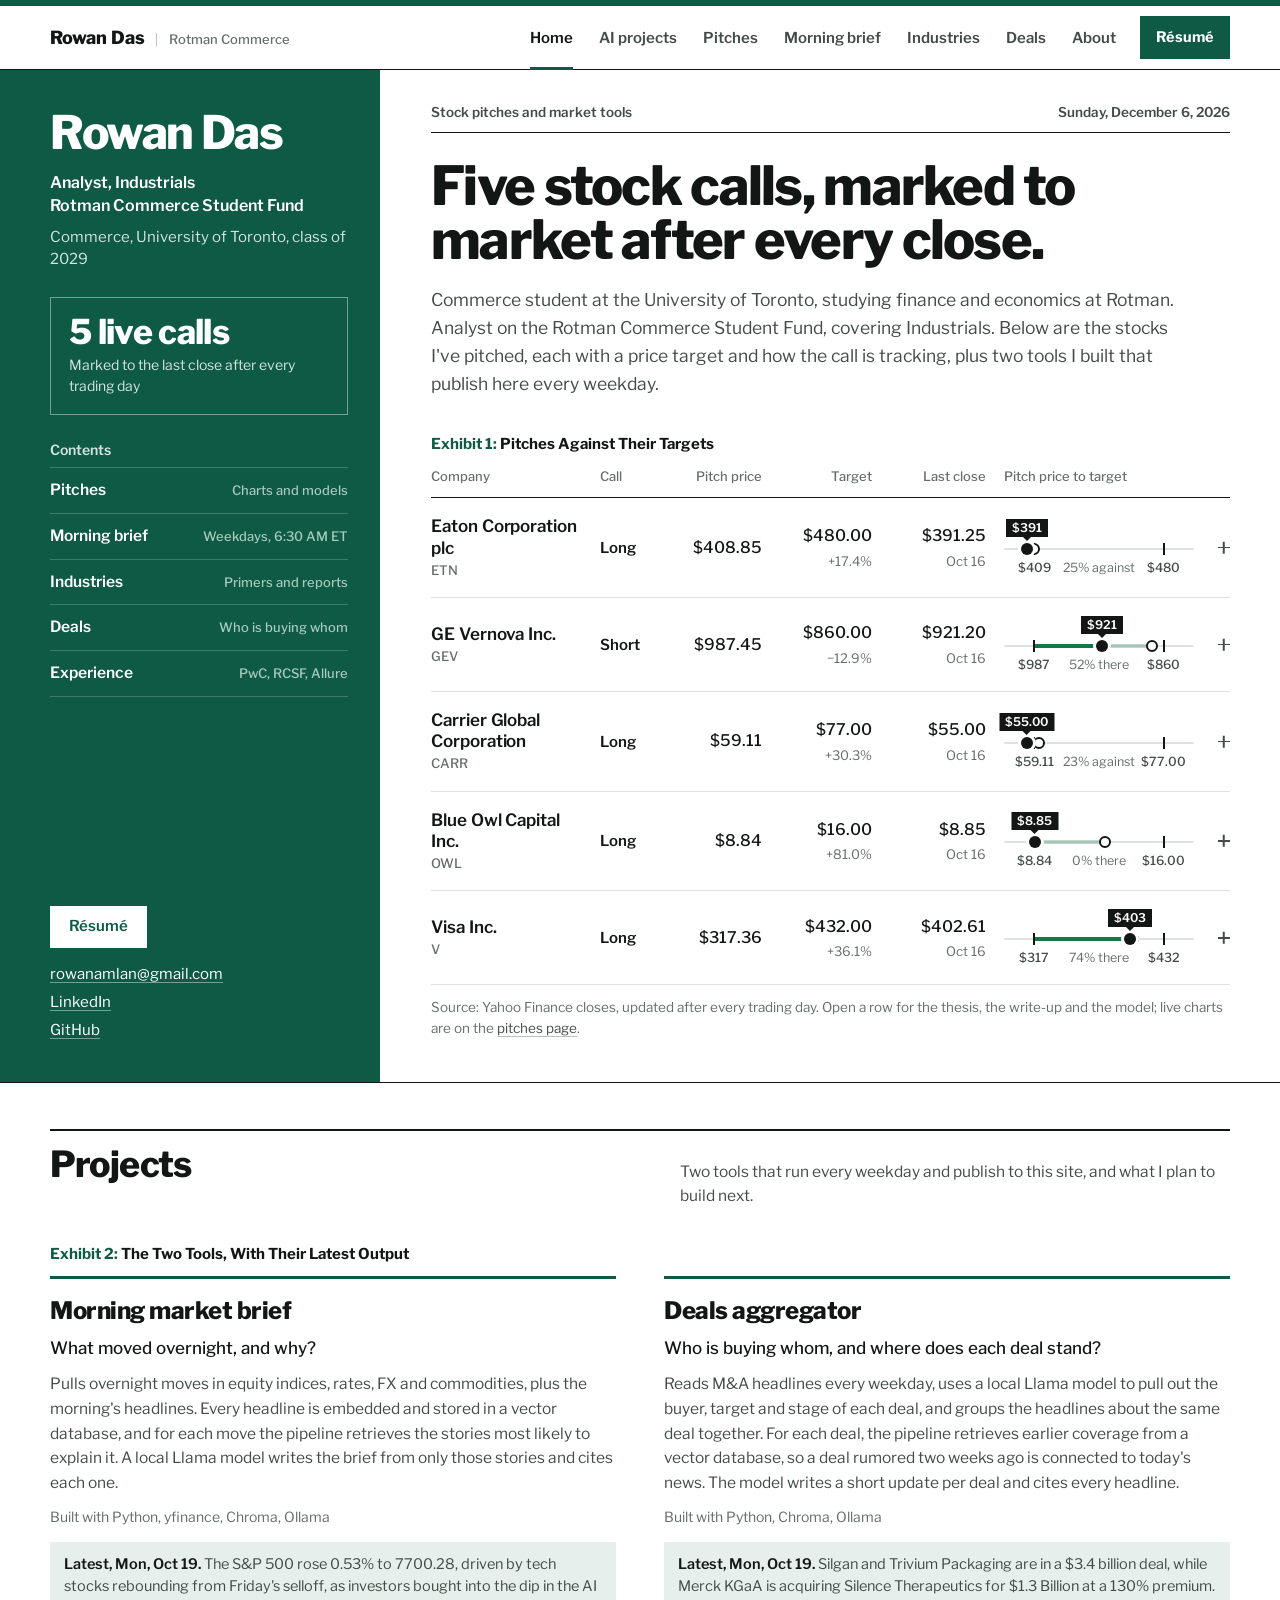
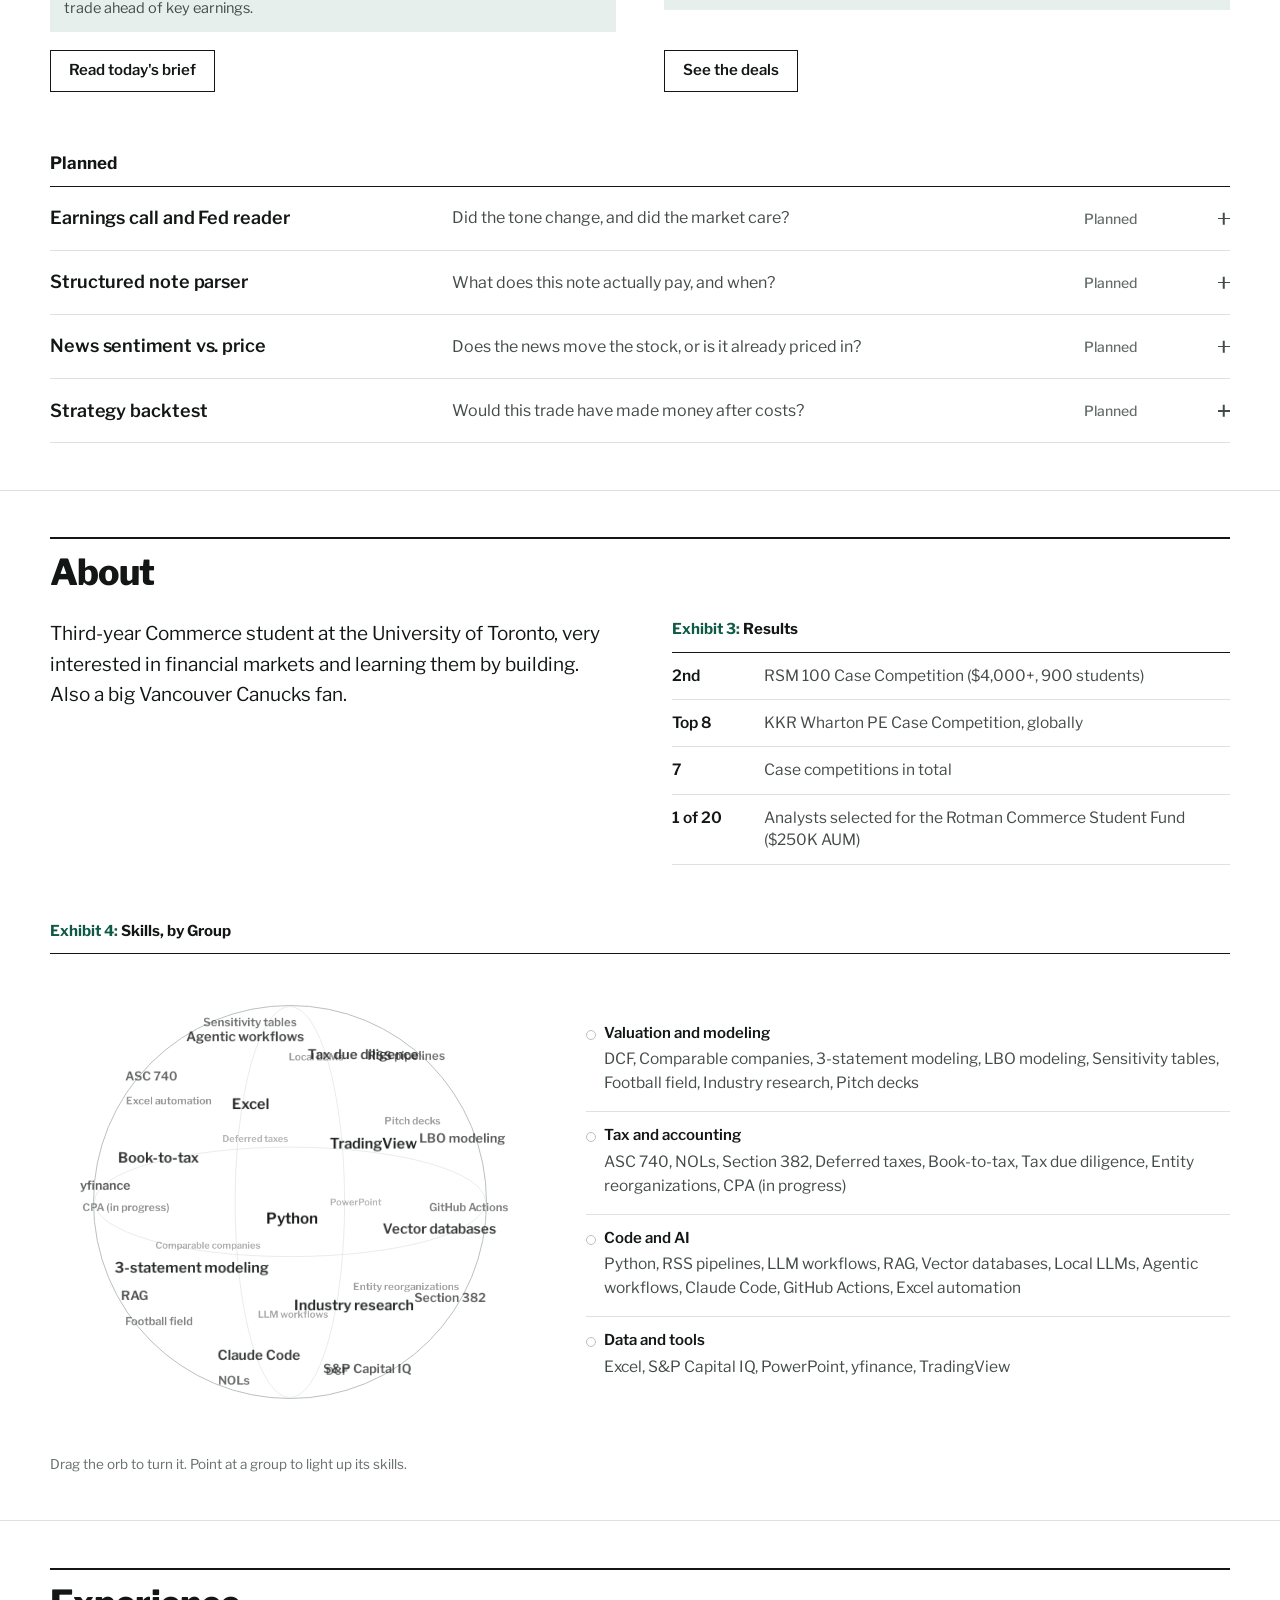
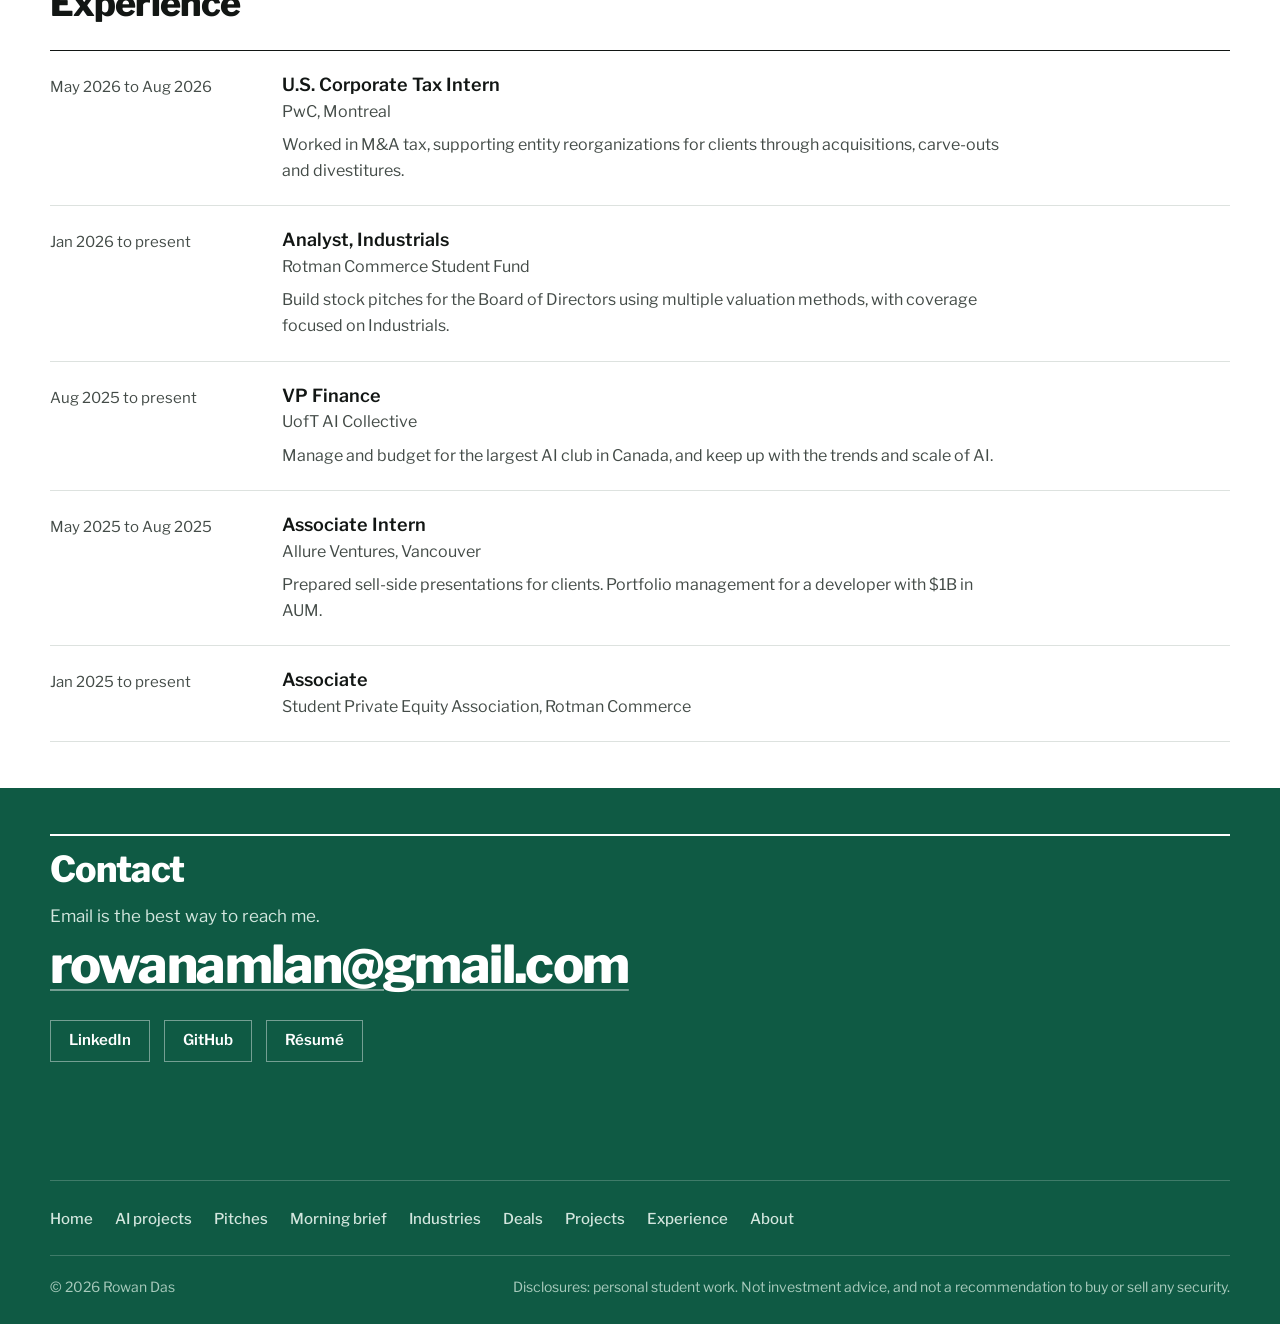
==== commit 7302a236: "Title-case headings across the site Co-Authored-By: Claude Sonnet 5.5 <noreply@anthropic.com>" ====
--- a/index.html
+++ b/index.html
@@ -64,7 +64,7 @@
       <p class="intro">Commerce student at the University of Toronto, studying finance and economics at Rotman. Analyst on the Rotman Commerce Student Fund, covering Industrials. Below are the stocks I've pitched, each with a price target and how the call is tracking, plus two tools I built that publish here every weekday.</p>
 
       <figure class="exhibit" id="pitches">
-        <figcaption class="exh">Pitches against their targets</figcaption>
+        <figcaption class="exh">Pitches Against Their Targets</figcaption>
         <div class="ledger" id="pitchlist"></div>
         <p class="src">Source: Yahoo Finance closes, updated after every trading day. Open a row for the thesis, the write-up and the model; live charts are on the <a href="pitches.html">pitches page</a>.</p>
       </figure>
@@ -79,7 +79,7 @@
       <p class="note">Two tools that run every weekday and publish to this site, and what I plan to build next.</p>
     </div>
     <figure class="exhibit">
-      <figcaption class="exh">The two tools, with their latest output</figcaption>
+      <figcaption class="exh">The Two Tools, With Their Latest Output</figcaption>
       <div class="feat" id="feat"></div>
     </figure>
     <h3 class="subhead" id="nextTitle">Planned</h3>
@@ -103,7 +103,7 @@
       </figure>
     </div>
     <figure class="exhibit skills" id="toolbox">
-      <figcaption class="exh">Skills, by group</figcaption>
+      <figcaption class="exh">Skills, by Group</figcaption>
       <div class="skills-in">
         <div class="orb" id="orb" aria-hidden="true"><div class="orb-globe"></div></div>
         <div class="tbox" id="skills"></div>
--- a/styles.css
+++ b/styles.css
@@ -1408,3 +1408,83 @@
 .al-proj dt { margin: 0 0 4px; color: var(--house); font: 700 12.5px/1 var(--mono); text-transform: uppercase; letter-spacing: .06em; }
 .al-proj dd { margin: 0; color: var(--ink); font-size: 15.5px; line-height: 1.45; } .al-proj dd b { font-size: 17px; }
 @media (max-width: 800px) { .al-proj { grid-template-columns: 1fr; } .al-proj > div:nth-last-child(-n+3) { border-bottom: 1px solid var(--rule); } .al-proj > div:last-child { border-bottom: 0; } }
+
+/* Project 1: the perceptron (ai-news.html, ai-perceptron.js) */
+.pt { margin: 4px 0 56px; padding: 28px 0 8px; border-top: 2px solid var(--ink); }
+.pt-k { margin: 0 0 6px; color: var(--house); font: 700 13px/1 var(--mono); text-transform: uppercase; letter-spacing: .08em; }
+.pt h2 { margin: 0; font: 800 clamp(28px, 3.4vw, 44px)/1.08 var(--sans); letter-spacing: -.03em; }
+.pt-sub { margin: 8px 0 24px; color: var(--slate); font-size: 19px; }
+.pt-grid { display: grid; grid-template-columns: minmax(0, 1fr) minmax(0, 1.15fr); gap: 32px 48px; align-items: start; }
+.pt-text p { margin: 0 0 14px; font-size: 17px; line-height: 1.6; max-width: 62ch; }
+.pt-facts { display: grid; grid-template-columns: 1fr 1fr; gap: 0 20px; margin: 18px 0; border-top: 1px solid var(--rule-strong); }
+.pt-facts > div { padding: 10px 0; border-bottom: 1px solid var(--rule); } .pt-facts dt { color: var(--house); font: 700 12px/1 var(--mono); text-transform: uppercase; letter-spacing: .06em; } .pt-facts dd { margin: 4px 0 0; font-size: 15.5px; }
+.pt-link { color: var(--slate); font-size: 15.5px !important; }
+.pt-fig { margin: 0; padding: 18px; border: 1px solid var(--ink); background: #fff; } .pt-fig figcaption { margin-top: 12px; padding-top: 10px; border-top: 1px solid var(--rule); color: var(--slate); font-size: 14px; line-height: 1.5; }
+#ptRun { display: grid; grid-template-columns: minmax(0, 1fr) minmax(0, 1fr); gap: 18px; align-items: center; }
+.pt-plot svg { display: block; width: 100%; height: auto; background: #f6f8f7; } .pt-plot .box { fill: #fff; stroke: var(--ink); stroke-width: 1.2; } .pt-plot .pos { fill: var(--house); opacity: .14; } .pt-plot .ln { stroke: var(--house); stroke-width: 2.6; }
+.pt-plot .pt1 { fill: var(--house); stroke: var(--house); stroke-width: 2; } .pt-plot .pt0 { fill: #fff; stroke: var(--ink); stroke-width: 2; } .pt-plot .bad { stroke: #c0392b; stroke-width: 3.5; }
+.pt-plot .tx { text-anchor: middle; font: 700 11px var(--sans); fill: var(--ink); } .pt-plot .tx.w { fill: #fff; } .pt-plot .ax { font: 500 11px var(--sans); fill: var(--mist); }
+.pt-ctl { display: flex; flex-wrap: wrap; gap: 10px 14px; align-items: center; margin-bottom: 10px; }
+.pt-btn { padding: 9px 16px; background: var(--ink); color: #fff; border: 0; font: 700 14px var(--sans); cursor: pointer; }
+.pt-sl { display: grid; grid-template-columns: auto auto 1fr; gap: 8px; align-items: center; flex: 1; min-width: 160px; font: 600 14px var(--sans); } .pt-sl input { width: 100%; accent-color: var(--house); }
+.pt-eq { margin: 0 0 10px; font: 500 14.5px var(--mono); } .pt-eq b { color: var(--house); }
+.pt-tbl { font: 500 13.5px var(--mono); border-top: 1px solid var(--rule-strong); } .pt-tbl > div { display: grid; grid-template-columns: 1.1fr .8fr .8fr 1fr; gap: 6px; padding: 5px 0; border-bottom: 1px solid var(--rule); } .pt-tbl .h { color: var(--mist); font: 700 11.5px var(--sans); text-transform: uppercase; letter-spacing: .04em; } .pt-tbl .ok span:last-child { color: var(--house); font-weight: 700; } .pt-tbl .no span:last-child { color: #c0392b; font-weight: 700; }
+.pt-say { margin: 12px 0 0; font-size: 15px; line-height: 1.5; min-height: 3em; }
+.pt-code { margin-top: 22px; border-top: 1px solid var(--rule-strong); } .pt-code summary { padding: 14px 0; font: 700 15px var(--sans); cursor: pointer; }
+.pt-code pre { margin: 0; padding: 18px; max-height: 460px; overflow: auto; background: #101614; color: #e8f1ed; font: 13px/1.55 var(--mono); border-radius: 2px; }
+.pt-src { margin: 10px 0 0; color: var(--mist); font-size: 13.5px; }
+@media (max-width: 900px) { .pt-grid { grid-template-columns: 1fr; } #ptRun { grid-template-columns: 1fr; } }
+
+/* Project 2: cat or dog (ai-catdog.js) */
+.cd { border-top: 1px solid var(--rule-strong); }
+.cd-tabs { display: flex; gap: 8px; margin-bottom: 14px; } .cd-tabs button { padding: 8px 14px; background: #fff; border: 1px solid var(--rule-strong); font: 600 14px var(--sans); cursor: pointer; } .cd-tabs button[aria-pressed="true"] { background: var(--ink); border-color: var(--ink); color: #fff; }
+.cd-flow { display: grid; grid-template-columns: 1.4fr auto 1fr auto 1fr auto 1.3fr; gap: 6px; align-items: start; }
+.cd-flow figure, .cd-upd figure { margin: 0; } .cd-flow canvas, .cd-upd canvas { display: block; width: 100%; height: auto; image-rendering: pixelated; border: 1px solid var(--rule-strong); background: #eee; } #cdA { image-rendering: auto; }
+.cd-flow figcaption, .cd-upd figcaption { margin-top: 6px; color: var(--slate); font-size: 12.5px; line-height: 1.35; } .cd-flow figcaption b, .cd-upd figcaption b { display: block; color: var(--ink); font-size: 13px; }
+.cd-flow .ar { align-self: center; padding-top: 0; color: var(--mist); font-size: 18px; }
+.cd-vec { padding: 8px; border: 1px solid var(--rule-strong); background: #f6f8f7; min-height: 60px; } .cd-vec code { font: 500 11.5px/1.5 var(--mono); word-break: break-word; }
+.cd-upd { display: grid; grid-template-columns: minmax(0, 1.6fr) minmax(0, 1fr); gap: 18px; margin-top: 18px; padding-top: 14px; border-top: 1px solid var(--rule); align-items: start; }
+.cd-say p { margin: 0 0 8px; font-size: 14.5px; line-height: 1.5; } .cd-say code, .pt code { padding: 1px 4px; background: #eef2f0; font: 500 13px var(--mono); }
+.cd-results { margin: 18px 0 6px; padding: 18px 20px; border: 1px solid var(--ink); background: var(--house-tint); } .cd-results h3 { margin: 0 0 8px; font: 800 20px var(--sans); }
+.cd-imgs { display: grid; grid-template-columns: repeat(2, minmax(0, 1fr)); gap: 16px; margin-top: 12px; } .cd-imgs img { display: block; width: 100%; height: auto; border: 1px solid var(--rule-strong); background: #fff; } .cd-imgs figcaption { margin-top: 6px; font-size: 13.5px; color: var(--slate); }
+.cd-notes { display: grid; grid-template-columns: 1fr 1fr; gap: 28px; margin: 24px 0 0; padding-top: 18px; border-top: 1px solid var(--rule); } .cd-notes h3 { margin: 0 0 6px; font: 700 16px var(--sans); } .cd-notes p { margin: 0; color: var(--slate); font-size: 15px; line-height: 1.55; }
+@media (max-width: 900px) { .cd-flow { grid-template-columns: 1fr 1fr; } .cd-flow .ar { display: none; } .cd-upd, .cd-notes { grid-template-columns: 1fr; } }
+.cd-gh { display: grid; grid-template-columns: auto 1fr auto; gap: 14px; align-items: center; margin: 18px 0 6px; padding: 14px 16px; background: #fff; border: 1px solid var(--ink); text-decoration: none; color: var(--ink); } .cd-gh:hover { background: var(--soft); }
+.cd-gh .mk { display: grid; place-items: center; width: 38px; height: 38px; background: var(--ink); color: #fff; font: 700 14px var(--mono); } .cd-gh .tx b { display: block; font: 700 16px var(--sans); } .cd-gh .tx i { font: 400 13px var(--mono); color: var(--slate); font-style: normal; } .cd-gh .ar { font-size: 22px; transition: transform .15s; } .cd-gh:hover .ar { transform: translateX(4px); }
+.cd-results { margin: 14px 0 0; padding: 0; border: 0; background: none; } .cd-results[hidden] { display: none; } .cd-results h3 { margin: 6px 0 4px; font: 800 20px var(--sans); } .cd-run { margin: 0 0 10px; color: var(--slate); font-size: 14.5px !important; }
+.cd-chart { margin: 0 0 12px; padding: 10px 10px 6px; border: 1px solid var(--rule-strong); background: #fff; } .cd-chart svg { display: block; width: 100%; height: auto; } .cd-chart figcaption { margin: 4px 0 0; color: var(--slate); font-size: 13px; line-height: 1.45; }
+.cd-chart .gl { stroke: var(--rule); stroke-width: 1; } .cd-chart .gl.ch { stroke: var(--rule-strong); stroke-dasharray: 4 4; } .cd-chart .ln { fill: none; stroke: var(--house); stroke-width: 1.8; } .cd-chart .tline { stroke: #c0392b; stroke-width: 1.6; opacity: .85; }
+.cd-chart text { font: 500 11px var(--sans); fill: var(--mist); } .cd-chart .ty { text-anchor: end; } .cd-chart .tx { text-anchor: middle; } .cd-chart .tt { fill: #c0392b; text-anchor: start; font-weight: 700; } .cd-chart .chl { fill: var(--mist); }
+.cd-row { display: grid; grid-template-columns: 130px 1fr; gap: 18px; align-items: start; } .cd-wm { margin: 0; } .cd-wm canvas { display: block; width: 130px; height: 130px; image-rendering: pixelated; border: 1px solid var(--rule-strong); } .cd-wm figcaption { margin-top: 6px; color: var(--slate); font-size: 12.5px; line-height: 1.35; } .cd-wm figcaption b { display: block; color: var(--ink); }
+.cd-num { display: grid; gap: 0; margin: 0; } .cd-num > div { padding: 8px 0; border-bottom: 1px solid var(--rule); } .cd-num dt { color: var(--house); font: 700 11.5px/1 var(--mono); text-transform: uppercase; letter-spacing: .05em; } .cd-num dd { margin: 4px 0 0; font: 800 22px var(--sans); } .cd-num small { display: block; color: var(--slate); font: 400 13px var(--sans); }
+@media (max-width: 520px) { .cd-row { grid-template-columns: 1fr; } }
+.cd-right { display: grid; gap: 22px; align-content: start; } .cd-right .cd-notes { grid-template-columns: 1fr; gap: 18px; margin: 0; padding-top: 0; border-top: 0; }
+.cd-chart .tt { text-anchor: end; fill: #c0392b; font-weight: 700; }
+
+/* Coverage since launch (deals.html, deals-history.js) */
+.ed-left { min-width: 0; } .ed-left .ed-body { max-width: none; }
+.hist { margin: 36px 0 0; padding-top: 14px; border-top: 2px solid var(--ink); max-width: 760px; } .hist[hidden] { display: none; }
+.hist-n { display: grid; grid-template-columns: repeat(3, minmax(0, 1fr)); gap: 0 20px; margin: 10px 0 14px; } .hist-n > div { padding: 8px 0; border-bottom: 1px solid var(--rule); }
+.hist-n dt { color: var(--house); font: 700 12px/1.3 var(--mono); text-transform: uppercase; letter-spacing: .05em; } .hist-n dd { margin: 4px 0 0; font: 800 clamp(24px, 2.6vw, 32px)/1.1 var(--sans); letter-spacing: -.02em; } .hist-n small { display: block; margin-top: 2px; color: var(--mist); font-size: 12.5px; line-height: 1.35; }
+.hist-chart svg { display: block; width: 100%; height: auto; } .hist-chart .gl { stroke: var(--rule); stroke-width: 1; } .hist-chart text { font: 500 11px var(--sans); fill: var(--mist); } .hist-chart .ty { text-anchor: end; } .hist-chart .tx { text-anchor: middle; } .hist-chart .tv { text-anchor: middle; font-weight: 700; fill: var(--ink); }
+.hist-chart .b1 { fill: #b9d6c8; } .hist-chart .b2 { fill: var(--house); }
+.hist-key { display: flex; flex-wrap: wrap; gap: 4px 18px; margin: 4px 0 6px; font: 600 13px var(--sans); color: var(--slate); } .hist-key i { display: inline-block; width: 11px; height: 11px; margin-right: 6px; vertical-align: -1px; } .hist-key i.b1 { background: #b9d6c8; } .hist-key i.b2 { background: var(--house); }
+@media (max-width: 700px) { .hist-n { grid-template-columns: 1fr; } }
+
+/* clean cuts between sections: one hairline and a modest gap, no wide empty bands */
+.band { padding-block: clamp(32px, 3.6vw, 52px); }
+.ed-sec { margin-top: 40px; padding-top: 14px; }
+.ed-band { padding-bottom: clamp(20px, 2.4vw, 32px); }
+.pt { margin: 0 0 8px; padding: 26px 0 6px; } .pt + .pt { margin-top: 20px; }
+.pt-code { margin-top: 14px; border-bottom: 0; } .pt-code[open] { padding-bottom: 8px; }
+.al-wrap-up { margin-top: 36px; }
+.cd-row.moved { padding-top: 16px; border-top: 1px solid var(--rule); grid-template-columns: 130px 1fr; }
+.ai-divide { margin: 36px 0 28px; padding: 16px 0 0; border-top: 2px solid var(--ink); display: flex; flex-wrap: wrap; align-items: baseline; gap: 4px 20px; } .ai-divide .pt-k { margin: 0; } .ai-divide p:last-child { margin: 0; color: var(--slate); font-size: 17px; }
+.pt-code { margin-bottom: 0; } .pt:last-of-type { padding-bottom: 0; }
+/* results row: graph on the left, weights and numbers on the right, full width under the two columns */
+#catdog > .cd-results { display: grid; grid-template-columns: minmax(0, 1.25fr) minmax(0, 1fr); gap: 0 40px; margin: 28px 0 4px; padding-top: 18px; border-top: 1px solid var(--rule-strong); align-items: start; }
+#catdog > .cd-results[hidden] { display: none; }
+#catdog > .cd-results h3, #catdog > .cd-results .cd-run { grid-column: 1 / -1; }
+#catdog > .cd-results .cd-chart { margin: 0; } #catdog > .cd-results .cd-row { align-self: stretch; grid-template-columns: 150px 1fr; } #catdog > .cd-results .cd-wm canvas { width: 150px; height: 150px; }
+@media (max-width: 900px) { #catdog > .cd-results { grid-template-columns: 1fr; gap: 14px; } #catdog > .cd-results .cd-row { grid-template-columns: 130px 1fr; } }
+.cd-lim { margin-top: 22px; } .cd-lim h3 { margin: 0 0 6px; font: 700 16px var(--sans); } .cd-lim p { margin: 0; color: var(--slate); font-size: 15px !important; line-height: 1.55; }
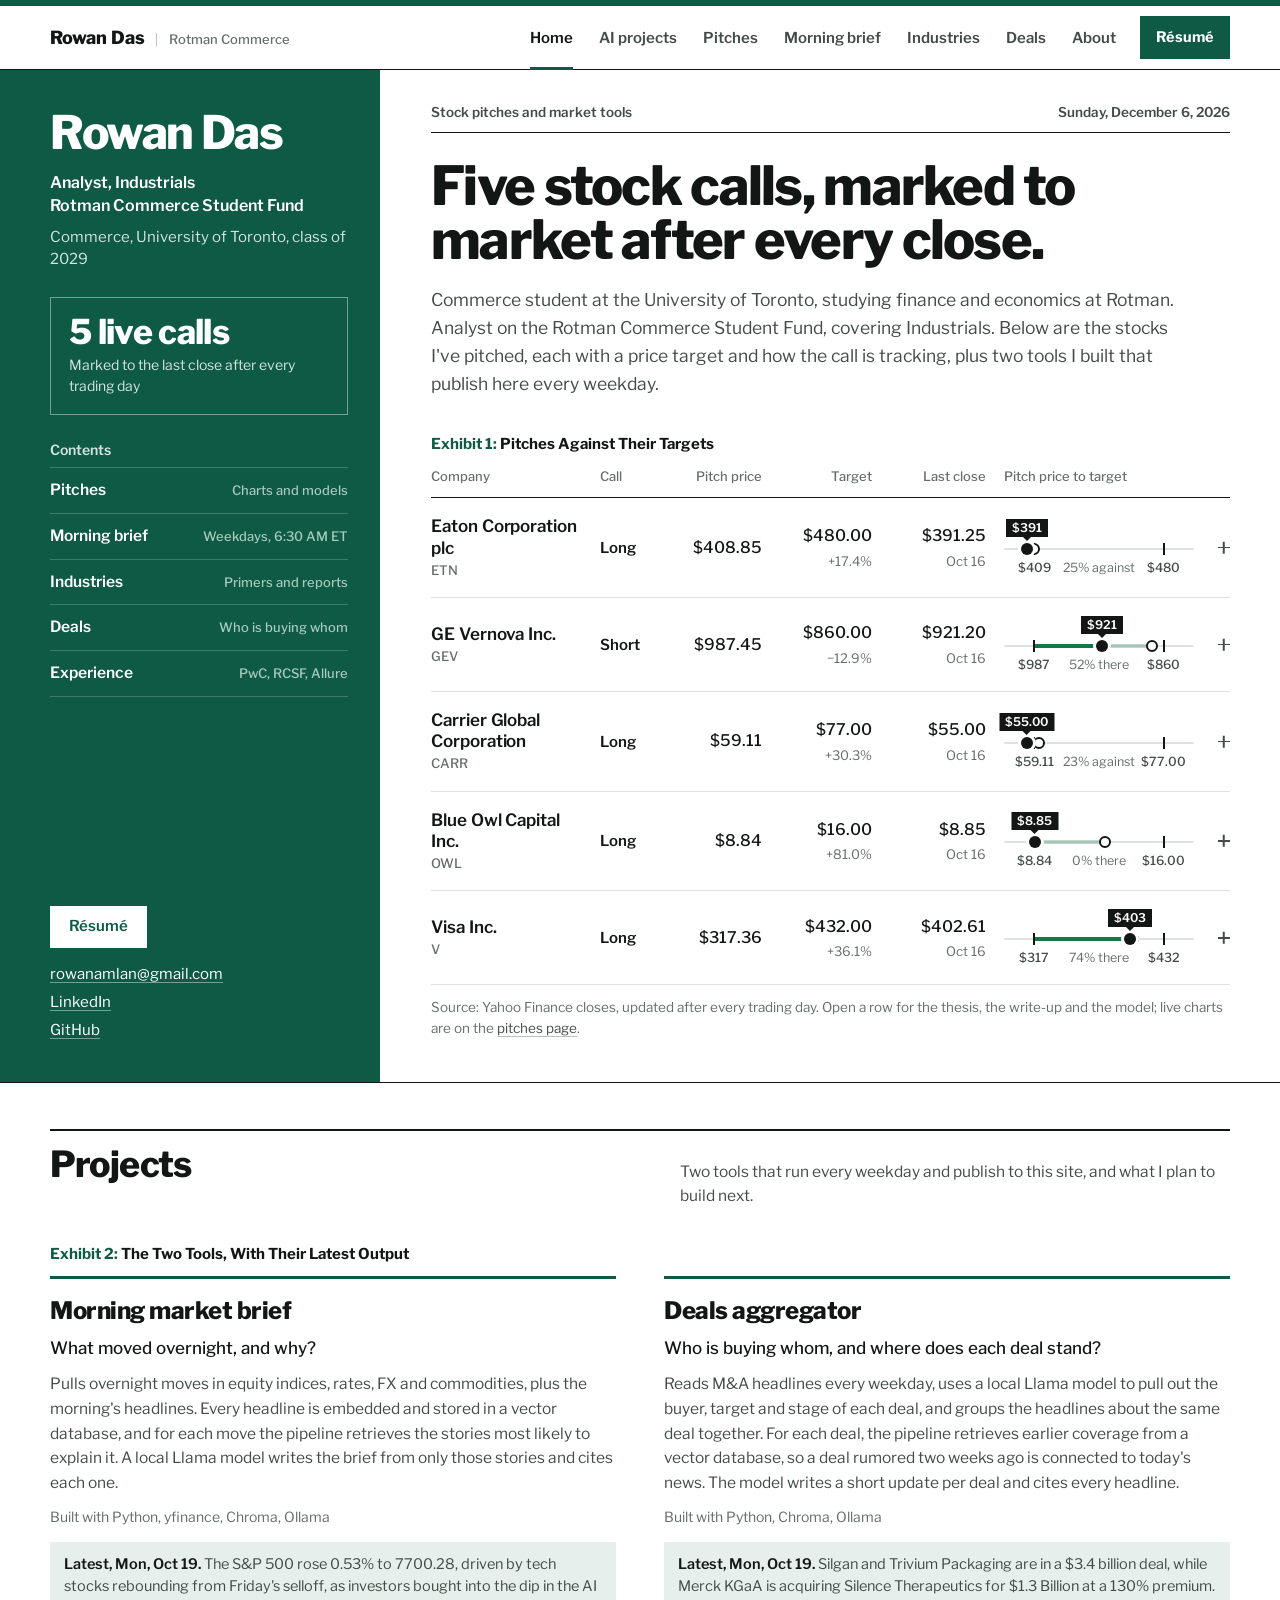
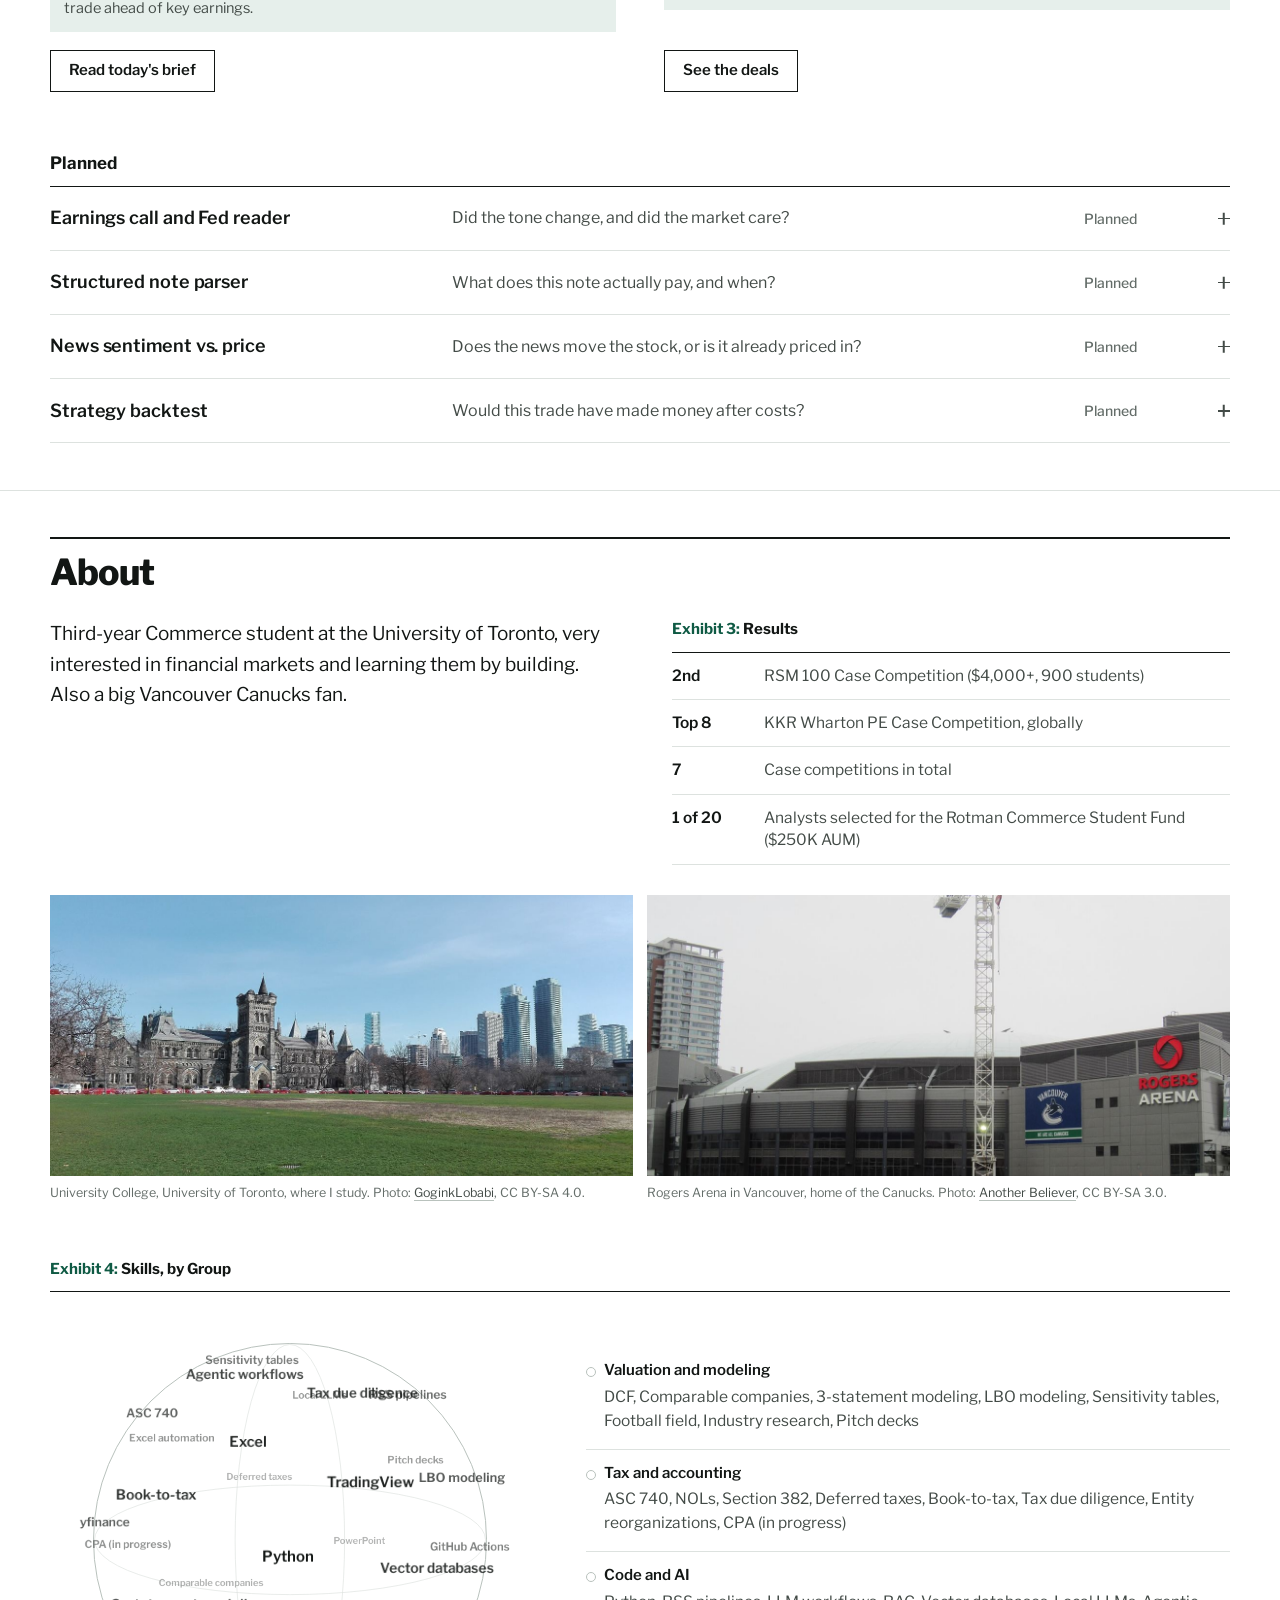
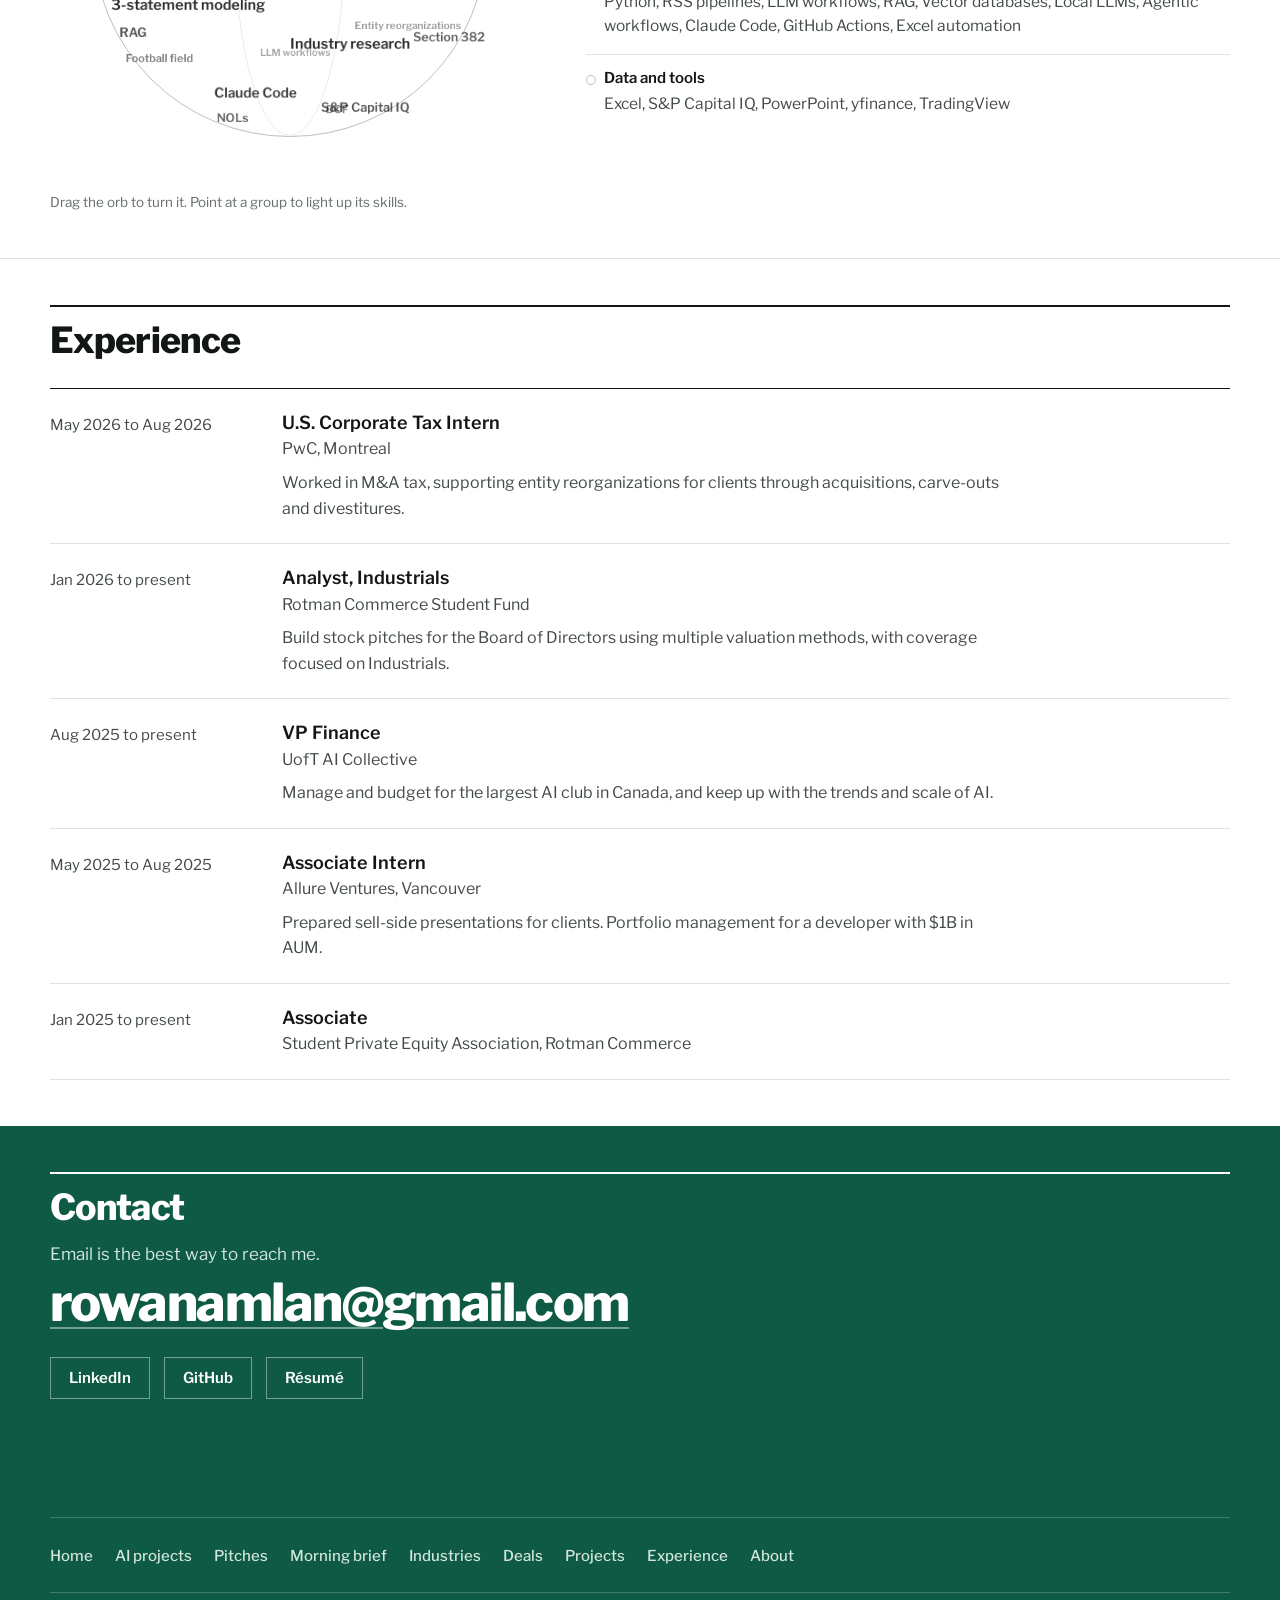
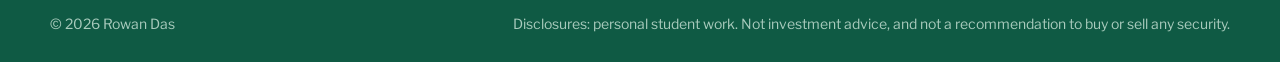
==== commit 95418ac3: "Add real-life photos (Toronto, Vancouver, Wall Street, Bay Street) with credits Co-Authored-By: Clau" ====
--- a/index.html
+++ b/index.html
@@ -102,6 +102,7 @@
       </ul>
       </figure>
     </div>
+    <div class="phband n2"><figure><img src="img/uoft.jpg" alt="University College and the downtown Toronto skyline from Front Campus" loading="lazy"><figcaption>University College, University of Toronto, where I study. Photo: <a href="https://commons.wikimedia.org/wiki/File:Toronto_University_College_1.jpg" target="_blank" rel="noopener">GoginkLobabi</a>, CC BY-SA 4.0.</figcaption></figure><figure><img src="img/rogers.jpg" alt="Rogers Arena in Vancouver, with a Canucks banner on the wall" loading="lazy"><figcaption>Rogers Arena in Vancouver, home of the Canucks. Photo: <a href="https://commons.wikimedia.org/wiki/File:Rogers_Arena,_Vancouver_(2012).JPG" target="_blank" rel="noopener">Another Believer</a>, CC BY-SA 3.0.</figcaption></figure></div>
     <figure class="exhibit skills" id="toolbox">
       <figcaption class="exh">Skills, by Group</figcaption>
       <div class="skills-in">
--- a/styles.css
+++ b/styles.css
@@ -1488,3 +1488,10 @@
 #catdog > .cd-results .cd-chart { margin: 0; } #catdog > .cd-results .cd-row { align-self: stretch; grid-template-columns: 150px 1fr; } #catdog > .cd-results .cd-wm canvas { width: 150px; height: 150px; }
 @media (max-width: 900px) { #catdog > .cd-results { grid-template-columns: 1fr; gap: 14px; } #catdog > .cd-results .cd-row { grid-template-columns: 130px 1fr; } }
 .cd-lim { margin-top: 22px; } .cd-lim h3 { margin: 0 0 6px; font: 700 16px var(--sans); } .cd-lim p { margin: 0; color: var(--slate); font-size: 15px !important; line-height: 1.55; }
+
+/* real-life photo bands */
+.phband { display: grid; gap: 14px; margin: 30px 0 8px; } .phband.n2 { grid-template-columns: repeat(2, minmax(0, 1fr)); } .phband.n1.flush { max-width: calc(var(--wrap) + 2 * var(--gut)); margin: 0 auto; padding: 0 var(--gut) 0; }
+.phband figure { margin: 0; } .phband img { display: block; width: 100%; height: clamp(180px, 22vw, 300px); object-fit: cover; object-position: center 35%; background: var(--soft); }
+.phband figcaption { margin-top: 8px; color: var(--mist); font-size: 12.5px; line-height: 1.45; } .phband figcaption a { color: var(--slate); }
+.phband.n1:not(.flush) img { height: clamp(160px, 18vw, 240px); }
+@media (max-width: 640px) { .phband.n2 { grid-template-columns: 1fr; } }
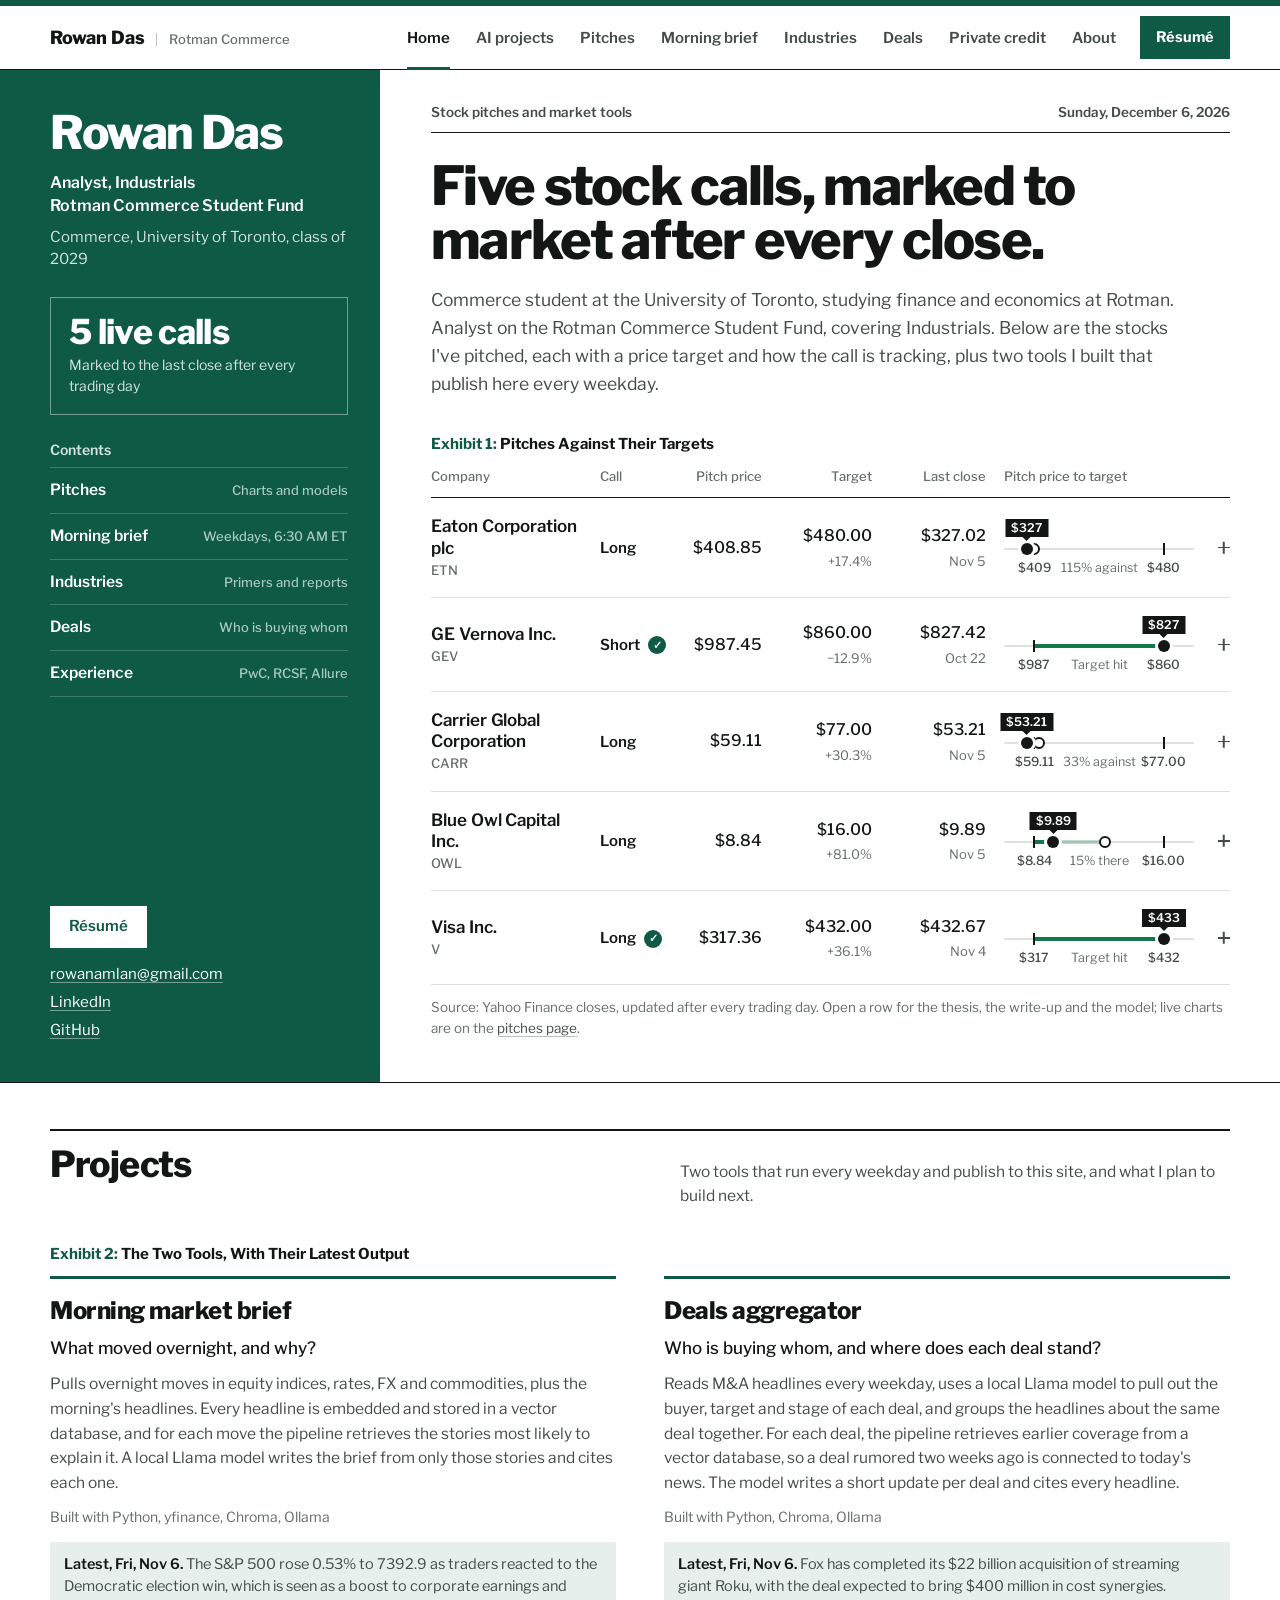
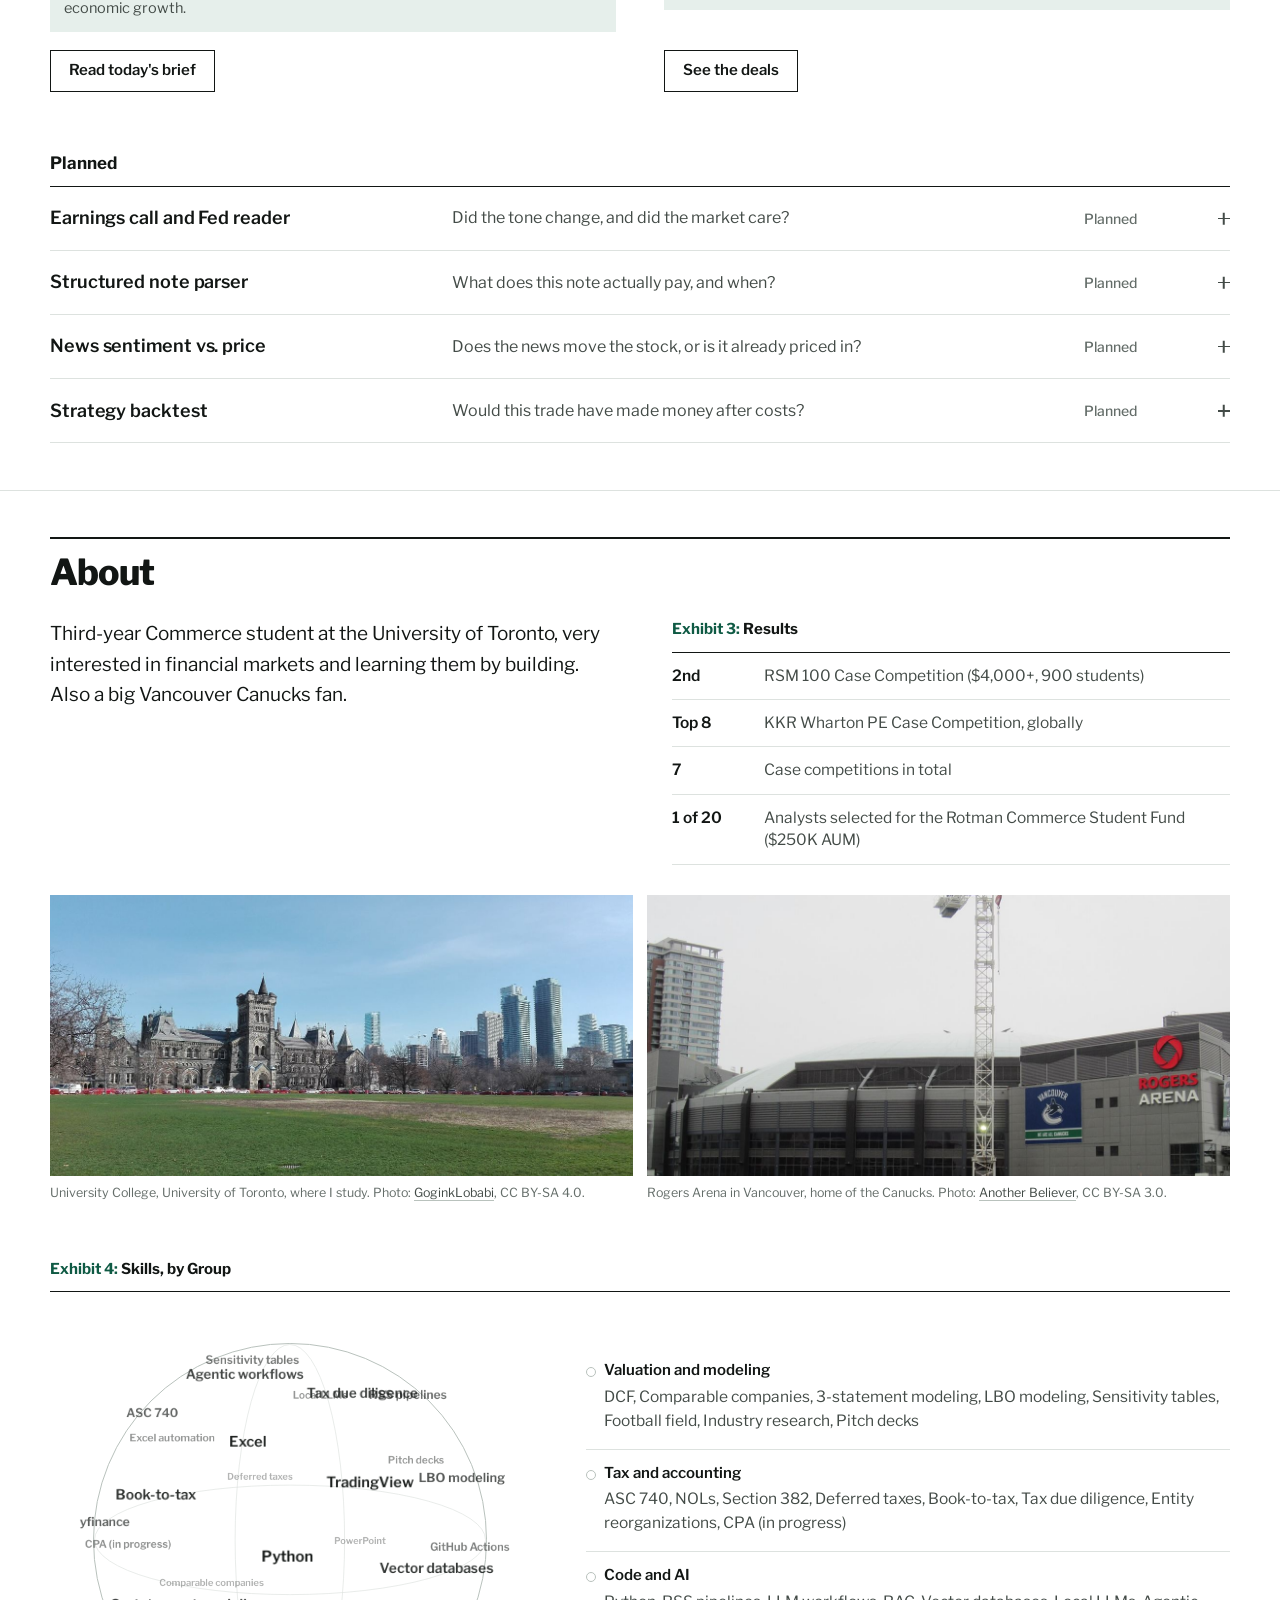
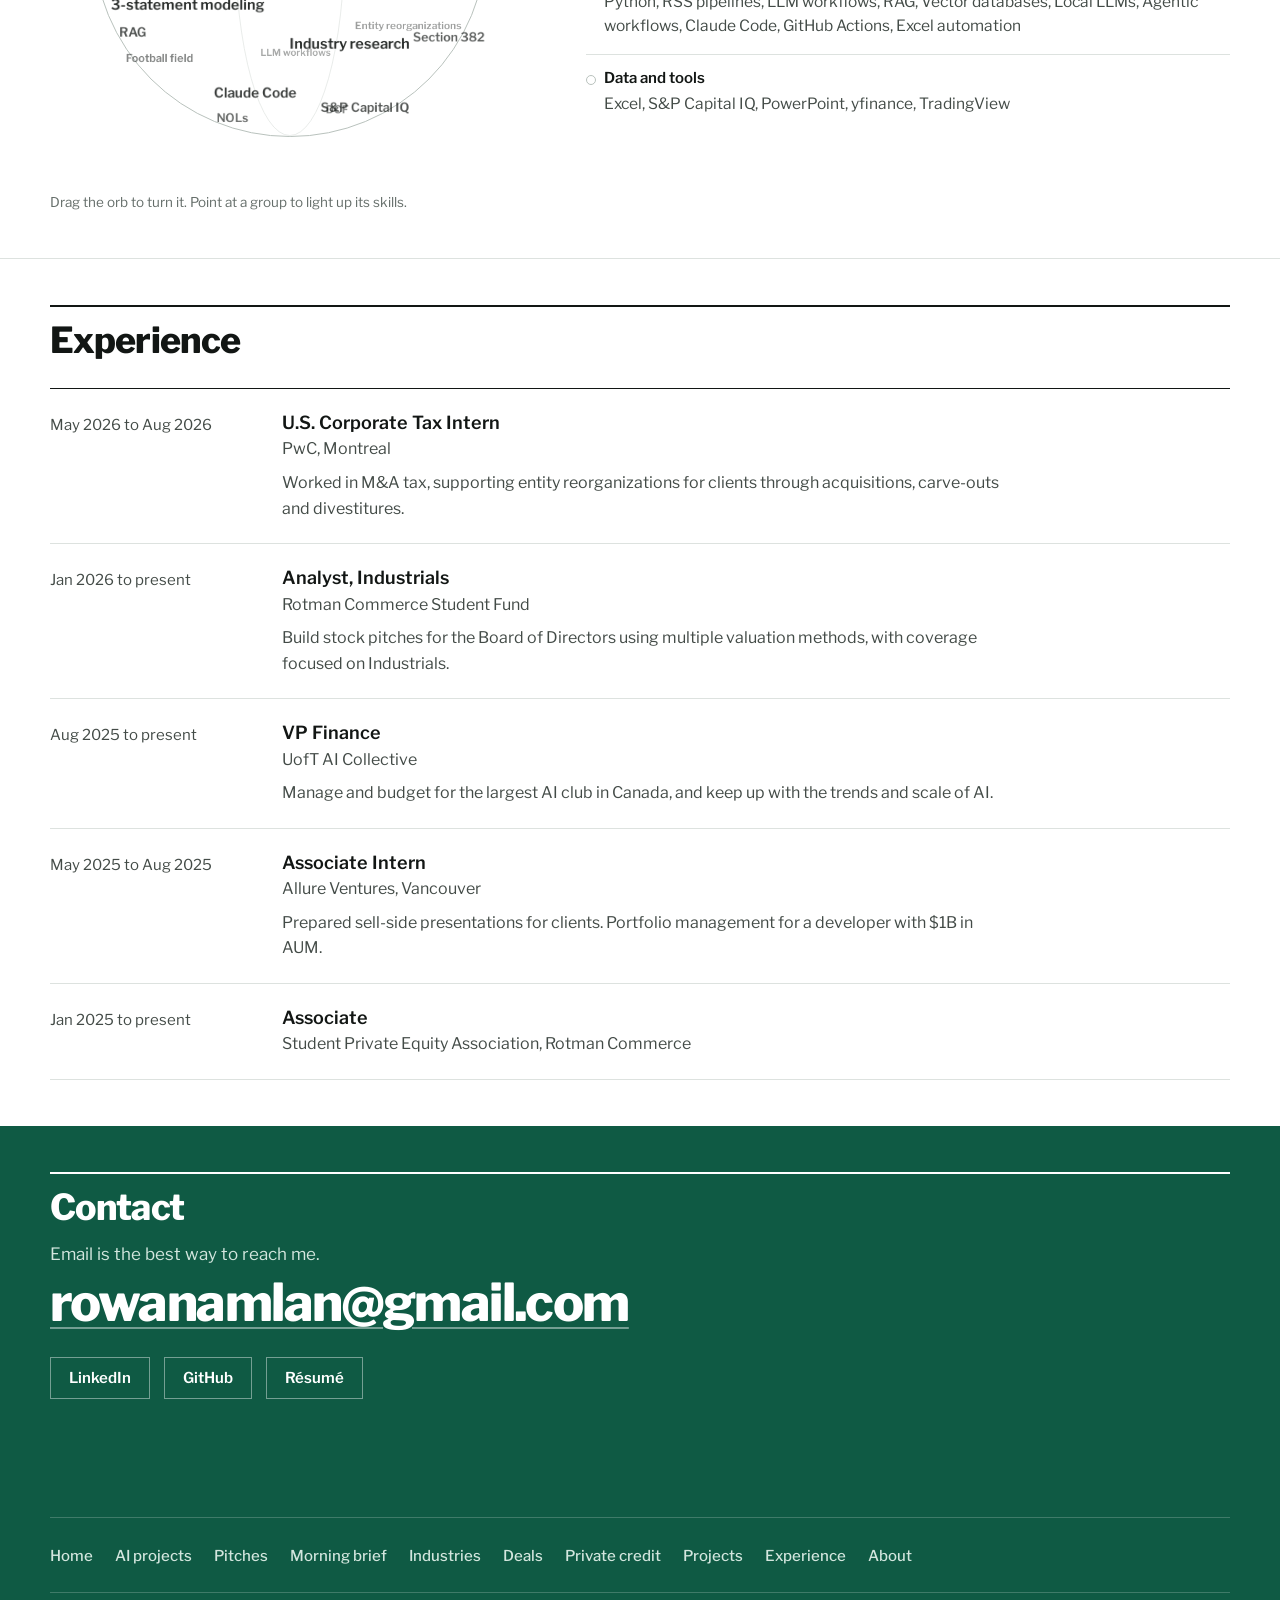
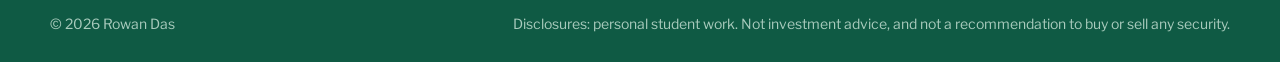
==== commit 327a94e5: "Add Private credit link to nav and footer on every page; tighten nav on mid widths Co-Authored-By: C" ====
--- a/index.html
+++ b/index.html
@@ -28,6 +28,7 @@
       <a href="brief.html"><span class="nfull">Morning brief</span><span class="nshort" aria-hidden="true">Brief</span></a>
       <a href="brief.html#industries">Industries</a>
       <a href="deals.html">Deals</a>
+      <a href="privatecredit.html">Private credit</a>
       <a href="#about">About</a>
     </nav>
     <a class="cta" href="resume.pdf" data-resume>Résumé</a>
@@ -188,6 +189,7 @@
         <a href="brief.html">Morning brief</a>
         <a href="brief.html#industries">Industries</a>
         <a href="deals.html">Deals</a>
+        <a href="privatecredit.html">Private credit</a>
         <a href="#projects">Projects</a>
         <a href="#experience">Experience</a>
         <a href="#about">About</a>
--- a/styles.css
+++ b/styles.css
@@ -1495,3 +1495,45 @@
 .phband figcaption { margin-top: 8px; color: var(--mist); font-size: 12.5px; line-height: 1.45; } .phband figcaption a { color: var(--slate); }
 .phband.n1:not(.flush) img { height: clamp(160px, 18vw, 240px); }
 @media (max-width: 640px) { .phband.n2 { grid-template-columns: 1fr; } }
+/* which pixels matter */
+#catdog > .cd-px { display: block; margin: 8px 0 4px; padding-top: 22px; border-top: 1px solid var(--rule-strong); } #catdog > .cd-px[hidden] { display: none; } .cd-px h3 { margin: 0 0 4px; font: 800 20px var(--sans); }
+.px-tabs { display: flex; gap: 8px; margin: 10px 0 14px; } .px-tabs button { padding: 8px 14px; background: #fff; border: 1px solid var(--rule-strong); font: 600 14px var(--sans); cursor: pointer; } .px-tabs button[aria-pressed="true"] { background: var(--ink); border-color: var(--ink); color: #fff; }
+.px-grid { display: grid; grid-template-columns: 1fr auto 1fr auto 1fr; gap: 10px; align-items: start; max-width: 760px; } .px-grid figure { margin: 0; } .px-grid canvas { display: block; width: 100%; height: auto; aspect-ratio: 1; image-rendering: pixelated; border: 1px solid var(--rule-strong); cursor: crosshair; } .px-grid .op { align-self: center; font: 700 26px var(--sans); color: var(--mist); } .px-grid figcaption { margin-top: 6px; color: var(--slate); font-size: 12.5px; line-height: 1.4; } .px-grid figcaption b { display: block; color: var(--ink); }
+.px-sl { display: grid; grid-template-columns: auto auto minmax(120px, 1fr); gap: 10px; align-items: center; max-width: 760px; margin: 16px 0 10px; font: 600 14px var(--sans); } .px-sl input { accent-color: var(--house); width: 100%; }
+.px-out { display: grid; grid-template-columns: repeat(4, minmax(0, 1fr)); gap: 0 16px; max-width: 760px; margin: 0; } .px-out > div { padding: 8px 0; border-bottom: 1px solid var(--rule); } .px-out dt { color: var(--house); font: 700 11.5px/1.2 var(--mono); text-transform: uppercase; letter-spacing: .04em; } .px-out dd { margin: 4px 0 0; font: 800 20px var(--sans); } .px-out .ans dd { color: var(--house); } .px-top { grid-column: 1 / -1; margin: 10px 0 0; font-size: 15px; }
+.px-hint { margin: 8px 0 0; min-height: 2.8em; color: var(--slate); font-size: 14px; line-height: 1.5; max-width: 760px; } .px-why { max-width: 760px; margin: 12px 0 0; font-size: 15.5px; line-height: 1.6; }
+@media (max-width: 640px) { .px-out { grid-template-columns: 1fr 1fr; } }
+
+/* coffee chats (brief.html) */
+.chats { display: grid; gap: 0; } .chat { padding: 20px 0 22px; border-top: 1px solid var(--rule-strong); } .chat:last-child { border-bottom: 1px solid var(--rule-strong); }
+.chat-k { margin: 0 0 6px; color: var(--house); font: 700 12.5px/1 var(--mono); text-transform: uppercase; letter-spacing: .06em; } .chat h3 { margin: 0; font: 800 clamp(22px, 2.4vw, 28px)/1.2 var(--sans); letter-spacing: -.02em; } .chat-who { margin: 4px 0 14px; color: var(--mist); font-size: 14.5px; }
+.chat-cols { display: grid; grid-template-columns: 1fr 1fr; gap: 24px 48px; max-width: 980px; } .chat h4 { margin: 0 0 4px; font: 700 14px var(--sans); } .chat-cols p { margin: 0; color: var(--slate); font-size: 16px; line-height: 1.6; }
+@media (max-width: 760px) { .chat-cols { grid-template-columns: 1fr; } }
+
+/* target-hit banner */
+.hitbox { position: relative; overflow: hidden; display: grid; grid-template-columns: auto minmax(0, 1fr) auto; gap: 6px 18px; align-items: center; margin: 0 0 14px; padding: 16px 20px; background: var(--house); color: #fff; }
+.hitbox::after { content: ""; position: absolute; inset: 0; background: linear-gradient(105deg, transparent 35%, rgba(255, 255, 255, .22) 50%, transparent 65%); transform: translateX(-120%); animation: hitSweep 1.6s .5s ease-out 1 forwards; pointer-events: none; }
+.hit-ck { width: 52px; height: 52px; fill: none; stroke: #fff; stroke-width: 3; stroke-linecap: round; stroke-linejoin: round; } .hit-ck circle { stroke-opacity: .45; stroke-dasharray: 145; stroke-dashoffset: 145; animation: hitDraw .8s ease forwards; } .hit-ck path { stroke-dasharray: 40; stroke-dashoffset: 40; animation: hitDraw .5s .6s ease forwards; }
+.hit-t p { margin: 0; } .hit-k { font: 700 11.5px/1 var(--mono); text-transform: uppercase; letter-spacing: .1em; color: #b9ecd2; } .hit-h { margin-top: 5px !important; font: 800 clamp(22px, 2.4vw, 28px)/1.1 var(--sans); letter-spacing: -.02em; } .hit-s { margin-top: 5px !important; font-size: 14.5px; line-height: 1.4; color: #dcf3e6; }
+.hit-g { text-align: right; } .hit-g b { display: block; font: 800 clamp(30px, 3.4vw, 40px)/1 var(--sans); letter-spacing: -.03em; } .hit-g span { display: block; margin-top: 3px; font-size: 12px; color: #b9ecd2; }
+.hitchip { display: inline-grid; place-items: center; width: 18px; height: 18px; margin-left: 8px; border-radius: 50%; background: var(--house); color: #fff; font: 700 11px/1 var(--sans); vertical-align: 1px; }
+@keyframes hitDraw { to { stroke-dashoffset: 0; } } @keyframes hitSweep { to { transform: translateX(120%); } }
+@media (prefers-reduced-motion: reduce) { .hitbox::after { display: none; } .hit-ck circle, .hit-ck path { animation: none; stroke-dashoffset: 0; } }
+@media (max-width: 640px) { .hitbox { grid-template-columns: auto minmax(0, 1fr); } .hit-g { grid-column: 1 / -1; text-align: left; } }
+.c-call { white-space: nowrap; } .c-call .hitchip { margin-left: 8px; }
+
+/* download card (deals.html) */
+.dl-card { display: grid; grid-template-columns: auto 1fr; gap: 12px; align-items: center; margin-top: 18px; padding: 14px 14px; border: 1px solid var(--ink); background: #fff; color: var(--ink); text-decoration: none; } .dl-card:hover { background: var(--soft); }
+.dl-ic { display: grid; place-items: center; width: 36px; height: 36px; background: var(--house); color: #fff; font: 700 18px/1 var(--sans); } .dl-tx b { display: block; font: 700 15px/1.25 var(--sans); } .dl-tx i { display: block; margin-top: 3px; color: var(--slate); font-size: 12.5px; line-height: 1.4; font-style: normal; }
+
+/* Private credit page (privatecredit.html, privatecredit.js) */
+.pc-band { padding-bottom: 12px; border-bottom: 0; } .pc { margin-top: 8px; }
+.pc-tiles { display: grid; grid-template-columns: repeat(4, minmax(0, 1fr)); gap: 0 24px; margin: 0 0 26px; border-top: 2px solid var(--ink); } .pc-tiles > div { padding: 12px 0; border-bottom: 1px solid var(--rule); }
+.pc-tiles dt { color: var(--mist); font: 700 12px/1.3 var(--mono); text-transform: uppercase; letter-spacing: .05em; } .pc-tiles dd { margin: 4px 0 0; font: 800 clamp(26px, 3vw, 38px)/1.1 var(--sans); letter-spacing: -.02em; } .pc-tiles small { display: block; margin-top: 3px; color: var(--slate); font-size: 13px; }
+.pc-chart { position: relative; margin-top: 8px; } .pc-chart svg { display: block; width: 100%; height: auto; touch-action: none; }
+.pc-chart .gl { stroke: var(--rule); stroke-width: 1; } .pc-chart .gl.z { stroke: var(--ink); } .pc-chart text { font: 500 12px var(--sans); fill: var(--mist); } .pc-chart .ty { text-anchor: end; } .pc-chart .tx { text-anchor: middle; }
+.pc-chart .l { fill: none; stroke-width: 2.4; stroke-linejoin: round; stroke-linecap: round; } .pc-chart .cx { stroke: var(--ink); stroke-width: 1; stroke-dasharray: 3 3; }
+.pc-tip { position: absolute; top: 6px; transform: translateX(-50%); min-width: 190px; padding: 10px 12px; background: #fff; border: 1px solid var(--ink); font: 400 13px var(--sans); pointer-events: none; } .pc-tip[hidden] { display: none; } .pc-tip b { display: block; margin-bottom: 4px; font-size: 14px; } .pc-tip span { display: flex; align-items: center; gap: 6px; padding: 2px 0; } .pc-tip i, .pc-key i { display: inline-block; width: 10px; height: 10px; border-radius: 50%; } .pc-tip em { margin-left: auto; font-style: normal; font-weight: 700; }
+.pc-key { display: flex; flex-wrap: wrap; gap: 6px 22px; margin: 8px 0 4px; font: 600 14px var(--sans); color: var(--slate); } .pc-key span { display: inline-flex; align-items: center; gap: 7px; }
+@media (max-width: 760px) { .pc-tiles { grid-template-columns: 1fr 1fr; } }
+@media (min-width: 761px) and (max-width: 1180px) { .site nav { gap: 4px 16px; font-size: 14px; } .mark-sub { display: none; } .site a.cta { padding-inline: 14px; } }
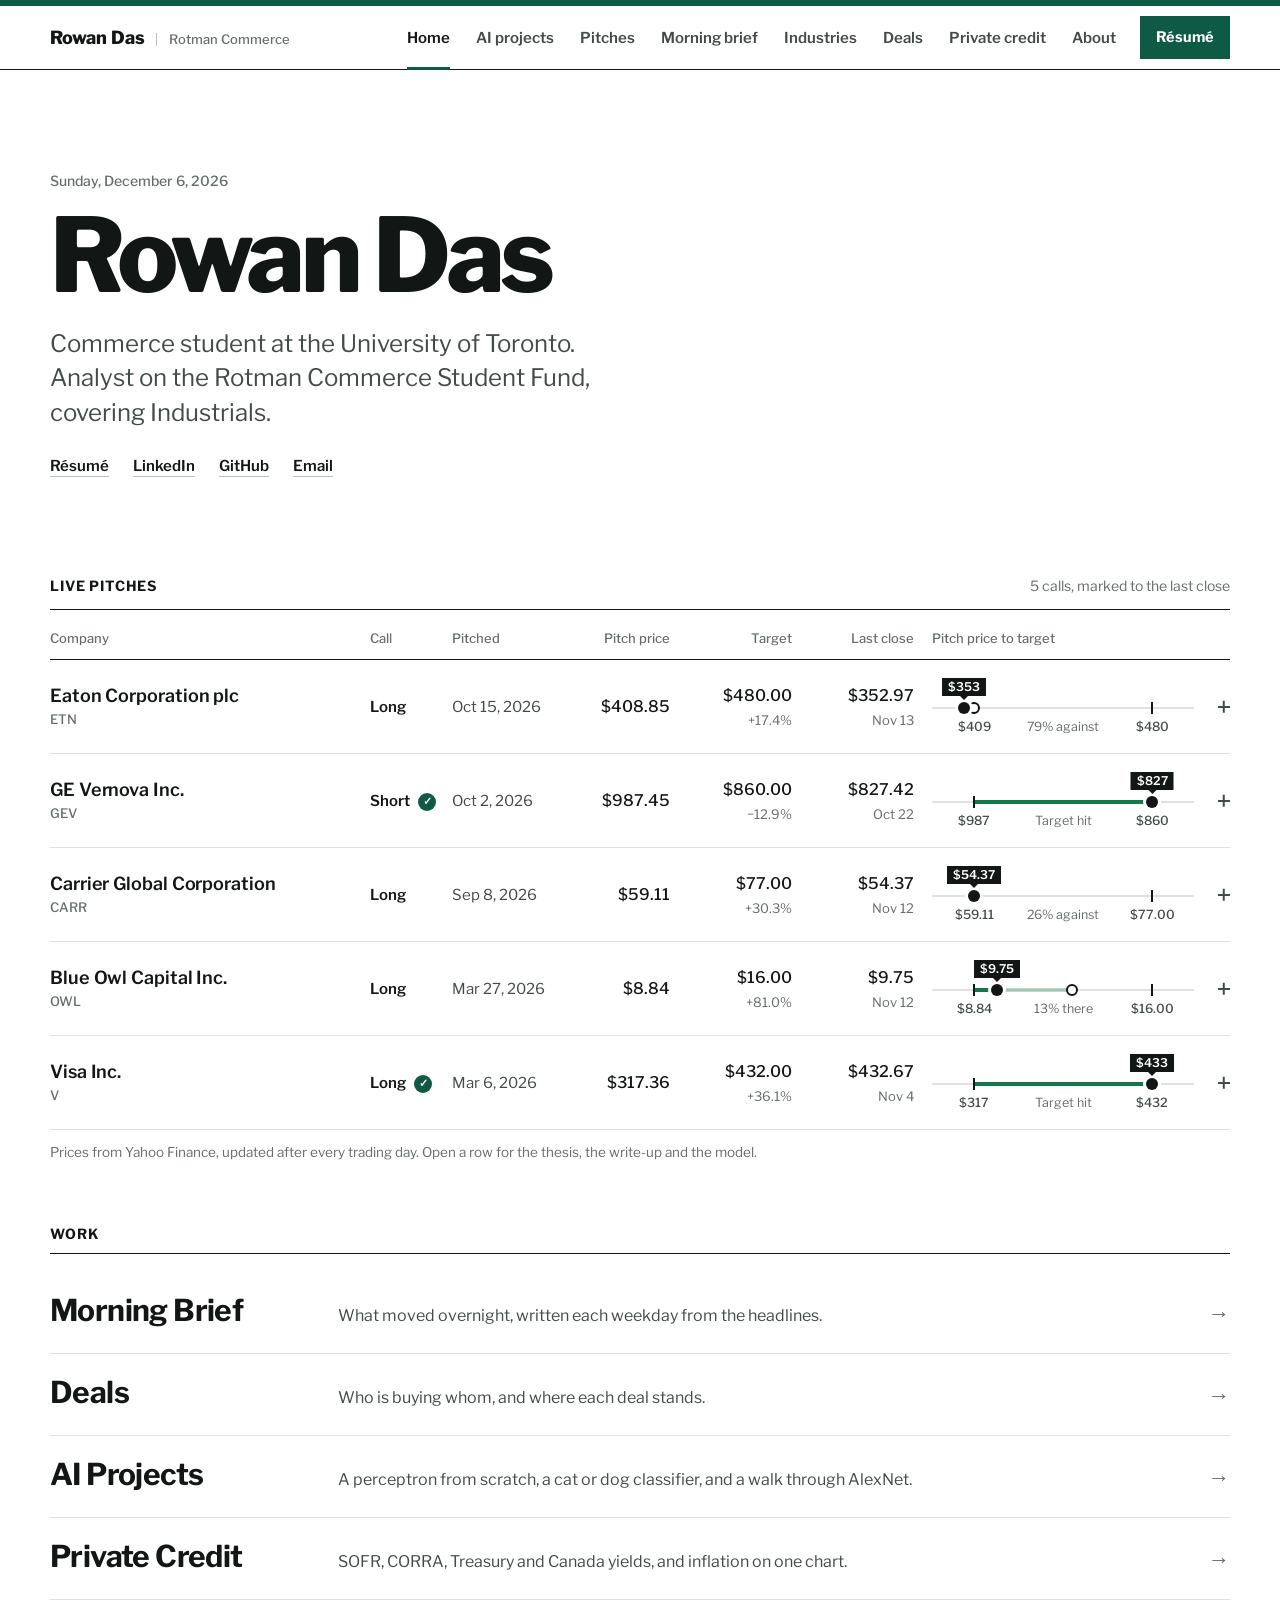
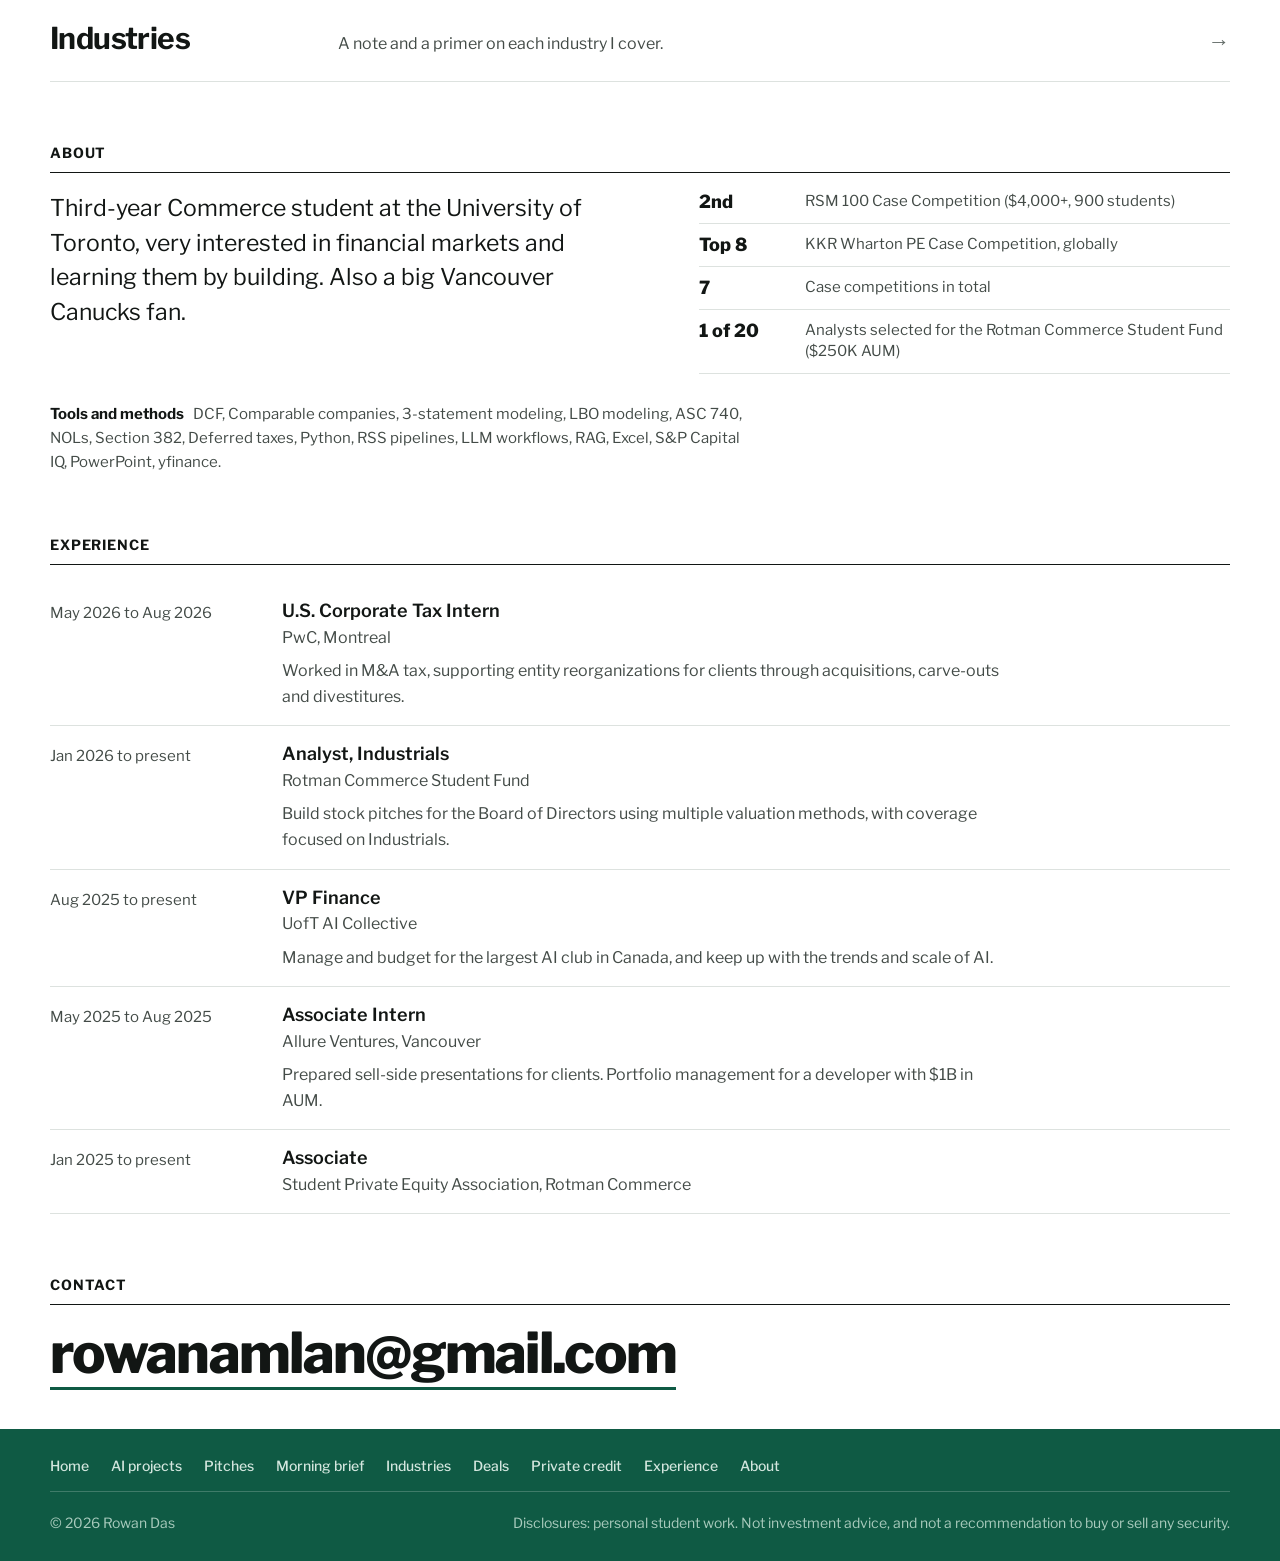
==== commit 9149ce96: "Redesign home: name, live pitches, an index of the work, short about; drop cover sidebar, cards, orb" ====
--- a/index.html
+++ b/index.html
@@ -35,89 +35,48 @@
   </div>
 </header>
 
-<main id="top">
-<section class="cover">
-  <div class="wrap cover-in">
-    <aside class="dark cover-side" aria-label="Rowan Das">
-      <h1 class="cover-name">Rowan Das</h1>
-      <p class="cover-role">Analyst, Industrials<br>Rotman Commerce Student Fund</p>
-      <p class="cover-school">Commerce, University of Toronto, class of 2029</p>
-      <div class="cover-box">
-        <p class="cb-v" id="callCount">4 live calls</p>
-        <p class="cb-s">Marked to the last close after every trading day</p>
-      </div>
-      <nav class="cover-toc" aria-label="In this report">
-        <p class="toc-h">Contents</p>
-        <a href="pitches.html"><span>Pitches</span><span class="toc-d">Charts and models</span></a>
-        <a href="brief.html"><span>Morning brief</span><span class="toc-d">Weekdays, 6:30 AM ET</span></a>
-        <a href="brief.html#industries"><span>Industries</span><span class="toc-d">Primers and reports</span></a>
-        <a href="deals.html"><span>Deals</span><span class="toc-d">Who is buying whom</span></a>
-        <a href="#experience"><span>Experience</span><span class="toc-d">PwC, RCSF, Allure</span></a>
-      </nav>
-      <div class="cover-contact" id="heroLinks">
-        <a class="btn solid" href="resume.pdf" data-resume>Résumé</a>
-      </div>
-    </aside>
+<main id="top" class="home">
 
-    <div class="cover-main">
-      <p class="rline"><span>Stock pitches and market tools</span><span id="rDate"></span></p>
-      <h2 class="cover-h"><span id="callWord">Four</span> stock calls, marked to market after every close.</h2>
-      <p class="intro">Commerce student at the University of Toronto, studying finance and economics at Rotman. Analyst on the Rotman Commerce Student Fund, covering Industrials. Below are the stocks I've pitched, each with a price target and how the call is tracking, plus two tools I built that publish here every weekday.</p>
+  <section class="h-hero wrap">
+    <p class="h-date" id="hDate"></p>
+    <h1>Rowan Das</h1>
+    <p class="h-lede">Commerce student at the University of Toronto. Analyst on the Rotman Commerce Student Fund, covering Industrials.</p>
+    <p class="h-links" id="hLinks"></p>
+  </section>
 
-      <figure class="exhibit" id="pitches">
-        <figcaption class="exh">Pitches Against Their Targets</figcaption>
-        <div class="ledger" id="pitchlist"></div>
-        <p class="src">Source: Yahoo Finance closes, updated after every trading day. Open a row for the thesis, the write-up and the model; live charts are on the <a href="pitches.html">pitches page</a>.</p>
-      </figure>
-    </div>
-  </div>
-</section>
+  <section class="h-sec wrap" id="pitches">
+    <div class="h-head"><h2>Live Pitches</h2><p id="hCount"></p></div>
+    <div class="ledger" id="pitchlist"></div>
+    <p class="src">Prices from Yahoo Finance, updated after every trading day. Open a row for the thesis, the write-up and the model.</p>
+  </section>
 
-<section id="projects" class="band">
-  <div class="wrap">
-    <div class="sechead">
-      <h2>Projects</h2>
-      <p class="note">Two tools that run every weekday and publish to this site, and what I plan to build next.</p>
-    </div>
-    <figure class="exhibit">
-      <figcaption class="exh">The Two Tools, With Their Latest Output</figcaption>
-      <div class="feat" id="feat"></div>
-    </figure>
-    <h3 class="subhead" id="nextTitle">Planned</h3>
-    <div class="ledger projects" id="list"></div>
-  </div>
-</section>
+  <section class="h-sec wrap" id="work">
+    <div class="h-head"><h2>Work</h2></div>
+    <ul class="h-index">
+      <li><a href="brief.html"><b>Morning Brief</b><span>What moved overnight, written each weekday from the headlines.</span><i aria-hidden="true">&rarr;</i></a></li>
+      <li><a href="deals.html"><b>Deals</b><span>Who is buying whom, and where each deal stands.</span><i aria-hidden="true">&rarr;</i></a></li>
+      <li><a href="ai-news.html"><b>AI Projects</b><span>A perceptron from scratch, a cat or dog classifier, and a walk through AlexNet.</span><i aria-hidden="true">&rarr;</i></a></li>
+      <li><a href="privatecredit.html"><b>Private Credit</b><span>SOFR, CORRA, Treasury and Canada yields, and inflation on one chart.</span><i aria-hidden="true">&rarr;</i></a></li>
+      <li><a href="brief.html#industries"><b>Industries</b><span>A note and a primer on each industry I cover.</span><i aria-hidden="true">&rarr;</i></a></li>
+    </ul>
+  </section>
 
-<section id="about" class="band">
-  <div class="wrap">
-    <div class="sechead"><h2>About</h2></div>
-    <div class="about">
-      <p class="statement">Third-year Commerce student at the University of Toronto, very interested in financial markets and learning them by building. Also a big Vancouver Canucks fan.</p>
-      <figure class="exhibit exhibit-wins">
-      <figcaption class="exh">Results</figcaption>
-      <ul class="wins">
+  <section class="h-sec wrap" id="about">
+    <div class="h-head"><h2>About</h2></div>
+    <div class="h-about">
+      <p>Third-year Commerce student at the University of Toronto, very interested in financial markets and learning them by building. Also a big Vancouver Canucks fan.</p>
+      <ul class="h-wins">
         <li><b>2nd</b><span>RSM 100 Case Competition ($4,000+, 900 students)</span></li>
         <li><b>Top 8</b><span>KKR Wharton PE Case Competition, globally</span></li>
         <li><b>7</b><span>Case competitions in total</span></li>
         <li><b>1 of 20</b><span>Analysts selected for the Rotman Commerce Student Fund ($250K AUM)</span></li>
       </ul>
-      </figure>
     </div>
-    <div class="phband n2"><figure><img src="img/uoft.jpg" alt="University College and the downtown Toronto skyline from Front Campus" loading="lazy"><figcaption>University College, University of Toronto, where I study. Photo: <a href="https://commons.wikimedia.org/wiki/File:Toronto_University_College_1.jpg" target="_blank" rel="noopener">GoginkLobabi</a>, CC BY-SA 4.0.</figcaption></figure><figure><img src="img/rogers.jpg" alt="Rogers Arena in Vancouver, with a Canucks banner on the wall" loading="lazy"><figcaption>Rogers Arena in Vancouver, home of the Canucks. Photo: <a href="https://commons.wikimedia.org/wiki/File:Rogers_Arena,_Vancouver_(2012).JPG" target="_blank" rel="noopener">Another Believer</a>, CC BY-SA 3.0.</figcaption></figure></div>
-    <figure class="exhibit skills" id="toolbox">
-      <figcaption class="exh">Skills, by Group</figcaption>
-      <div class="skills-in">
-        <div class="orb" id="orb" aria-hidden="true"><div class="orb-globe"></div></div>
-        <div class="tbox" id="skills"></div>
-      </div>
-      <p class="src">Drag the orb to turn it. Point at a group to light up its skills.</p>
-    </figure>
-  </div>
-</section>
+    <p class="h-skills" id="hSkills"></p>
+  </section>
 
-<section id="experience" class="band">
-  <div class="wrap">
-    <div class="sechead"><h2>Experience</h2></div>
+  <section class="h-sec wrap" id="experience">
+    <div class="h-head"><h2>Experience</h2></div>
     <div class="rows">
       <article class="erow">
         <p class="when">May 2026 to Aug 2026</p>
@@ -167,18 +126,15 @@
         </div>
       </article>
     </div>
-  </div>
-</section>
+  </section>
+
+  <section class="h-sec h-contact wrap" id="contact">
+    <div class="h-head"><h2>Contact</h2></div>
+    <p class="h-mail"><a id="mailBig" href="mailto:rowanamlan@gmail.com">rowanamlan@gmail.com</a></p>
+  </section>
+
 </main>
 
-<section id="contact" class="band dark contact">
-  <div class="wrap">
-    <div class="sechead"><h2>Contact</h2></div>
-    <p class="say">Email is the best way to reach me.</p>
-    <p class="big"><a id="mailBig" href="mailto:rowanamlan@gmail.com">rowanamlan@gmail.com</a></p>
-    <div class="actions" id="contactLinks"></div>
-  </div>
-</section>
 <footer class="dark">
   <div class="wrap">
     <div class="fnav">
@@ -190,7 +146,6 @@
         <a href="brief.html#industries">Industries</a>
         <a href="deals.html">Deals</a>
         <a href="privatecredit.html">Private credit</a>
-        <a href="#projects">Projects</a>
         <a href="#experience">Experience</a>
         <a href="#about">About</a>
       </nav>
@@ -207,153 +162,15 @@
 <script src="common.js"></script>
 <script>
 const $ = (id) => document.getElementById(id);
-const getJSON = (url) => fetch(url, { cache: "no-store" }).then((r) => { if (!r.ok) throw new Error(r.status); return r.json(); });
-const etDay = (iso) => new Date(iso).toLocaleDateString("en-US", { timeZone: "America/New_York", weekday: "short", month: "short", day: "numeric" });
-
-// Links that come from data.js
 (function () {
   const ext = (href, label) => '<a href="' + esc(href) + '" target="_blank" rel="noopener">' + label + "</a>";
-  $("heroLinks").insertAdjacentHTML("beforeend",
-    '<p class="cover-links"><a href="mailto:' + esc(CONTACT.email) + '">' + esc(CONTACT.email) + "</a>" + ext(CONTACT.linkedin, "LinkedIn") + ext(CONTACT.github, "GitHub") + "</p>");
-  $("callCount").textContent = PITCHES.length + (PITCHES.length === 1 ? " live call" : " live calls");
-  const words = ["No", "One", "Two", "Three", "Four", "Five", "Six", "Seven", "Eight", "Nine", "Ten"];
-  $("callWord").textContent = words[PITCHES.length] || PITCHES.length;
-  $("rDate").textContent = new Date().toLocaleDateString("en-US", { timeZone: "America/New_York", weekday: "long", month: "long", day: "numeric", year: "numeric" });
-  $("mailBig").href = "mailto:" + CONTACT.email;
-  $("mailBig").textContent = CONTACT.email;
-  $("contactLinks").innerHTML =
-    '<a class="btn" href="' + esc(CONTACT.linkedin) + '" target="_blank" rel="noopener">LinkedIn</a>' +
-    '<a class="btn" href="' + esc(CONTACT.github) + '" target="_blank" rel="noopener">GitHub</a>' +
-    '<a class="btn" href="' + esc(RESUME) + '" target="_blank" rel="noopener">Résumé</a>';
+  $("hDate").textContent = new Date().toLocaleDateString("en-US", { timeZone: "America/New_York", weekday: "long", month: "long", day: "numeric", year: "numeric" });
+  $("hLinks").innerHTML = '<a href="' + esc(RESUME) + '" data-resume>R\u00e9sum\u00e9</a>' + ext(CONTACT.linkedin, "LinkedIn") + ext(CONTACT.github, "GitHub") + '<a href="mailto:' + esc(CONTACT.email) + '">Email</a>';
+  $("hCount").textContent = PITCHES.length + (PITCHES.length === 1 ? " call" : " calls") + ", marked to the last close";
+  $("mailBig").href = "mailto:" + CONTACT.email; $("mailBig").textContent = CONTACT.email;
+  $("hSkills").innerHTML = "<b>Tools and methods</b> " + SKILLS.map((g) => g.items.slice(0, 4).map(esc).join(", ")).join(", ") + ".";
 })();
-
-// Pitches
 renderPitches($("pitchlist"), { charts: false });
-
-// Projects: the live tools get a column each, the planned ones a list
-(function () {
-  const live = PROJECTS.filter((p) => p.link), planned = PROJECTS.filter((p) => !p.link);
-
-  $("feat").innerHTML = live.map((p) =>
-    '<article class="fcard">' +
-      "<h3>" + esc(p.title) + "</h3>" +
-      '<p class="fq">' + esc(p.question) + "</p>" +
-      '<p class="fa">' + esc(p.approach) + "</p>" +
-      '<p class="stack">Built with ' + esc(p.stack) + "</p>" +
-      (p.result ? '<p class="flive" data-src="' + esc(p.link.replace(/\.html$/, ".json")) + '">' + esc(p.result) + "</p>" : "") +
-      '<a class="btn" href="' + esc(p.link) + '">' + esc(p.linkLabel || "Open") + "</a>" +
-    "</article>"
-  ).join("");
-
-  const list = $("list");
-  if (!planned.length) { list.hidden = true; $("nextTitle").hidden = true; return; }
-  const chipFor = (s) => '<span class="chip' + (/progress|working/i.test(s) ? " acc" : " soft") + '">' + esc(s) + "</span>";
-  list.innerHTML =
-    planned.map((p, i) =>
-      '<div class="lrow">' +
-        '<button class="lbtn" type="button" id="pb' + i + '" aria-controls="pp' + i + '" aria-expanded="false">' +
-          '<span class="c-co"><span class="co">' + esc(p.title) + "</span></span>" +
-          '<span class="q-col">' + esc(p.question) + "</span>" +
-          '<span class="status">' + chipFor(p.status) + "</span>" +
-          '<span class="ind" aria-hidden="true"></span>' +
-        "</button>" +
-        '<div class="lpanel" id="pp' + i + '" role="region" aria-labelledby="pb' + i + '"><div class="inner"><div class="pbody">' +
-          '<div><p class="a">' + esc(p.approach) + "</p></div>" +
-          '<dl class="facts">' +
-            "<div><dt>Built with</dt><dd>" + esc(p.stack) + "</dd></div>" +
-            "<div><dt>Result</dt><dd>" + (p.result ? esc(p.result) : "Not built yet") + "</dd></div>" +
-          "</dl>" +
-        "</div></div></div>" +
-      "</div>"
-    ).join("");
-  makeAccordion(list);
-})();
-
-// Skills: the list, and the orb that shows the same skills on a slowly turning sphere
-$("skills").innerHTML = SKILLS.map((g, i) =>
-  '<div class="tgroup" tabindex="0" data-g="' + i + '"><h3>' + esc(g.group) + "</h3><p>" + g.items.map(esc).join(", ") + "</p></div>"
-).join("");
-
-(function () {
-  const orb = $("orb");
-  const items = [];
-  SKILLS.forEach((g, gi) => g.items.forEach((name) => items.push({ name, gi })));
-  // Spread the labels evenly over the sphere (a Fibonacci lattice), mixing the groups
-  const n = items.length, golden = Math.PI * (3 - Math.sqrt(5));
-  const order = items.map((it, i) => ({ it, k: (i * 7) % n })).sort((a, b) => a.k - b.k).map((x) => x.it);
-  const pts = order.map((it, i) => {
-    const y = 1 - (i + .5) / n * 2, r = Math.sqrt(1 - y * y), t = i * golden;
-    const el = document.createElement("span");
-    el.className = "orb-tag";
-    el.dataset.g = it.gi;
-    el.textContent = it.name;
-    orb.appendChild(el);
-    return { x: Math.cos(t) * r, y, z: Math.sin(t) * r, el };
-  });
-
-  let ax = -0.35, ay = 0, vx = 0, vy = reduceMotion ? 0 : 0.0032, R = 0, on = true, raf = 0;
-  const size = () => { R = orb.clientWidth / 2 * (orb.clientWidth < 400 ? 0.7 : 0.78); };
-  const draw = () => {
-    const cx = Math.cos(ax), sx = Math.sin(ax), cy = Math.cos(ay), sy = Math.sin(ay);
-    pts.forEach((p) => {
-      const x1 = p.x * cy + p.z * sy, z1 = -p.x * sy + p.z * cy;
-      const y2 = p.y * cx - z1 * sx, z2 = p.y * sx + z1 * cx;
-      const s = 0.6 + 0.4 * (z2 + 1) / 2;               // 0.6 at the back, 1 at the front
-      p.el.style.transform = "translate(-50%, -50%) translate3d(" + (x1 * R).toFixed(1) + "px," + (y2 * R).toFixed(1) + "px,0) scale(" + s.toFixed(3) + ")";
-      p.el.style.opacity = (0.3 + 0.7 * (z2 + 1) / 2).toFixed(2);
-      p.el.style.zIndex = Math.round((z2 + 1) * 100);
-    });
-  };
-  const loop = () => {
-    ay += vy; ax += vx;
-    if (dragging === null) { vx *= 0.94; vy += ((reduceMotion ? 0 : 0.0032) - vy) * 0.03; }
-    ax = Math.max(-1.2, Math.min(1.2, ax));
-    draw();
-    raf = on ? requestAnimationFrame(loop) : 0;
-  };
-
-  // Drag to turn it; it keeps some spin when you let go
-  let dragging = null;
-  orb.addEventListener("pointerdown", (e) => { dragging = { x: e.clientX, y: e.clientY }; orb.setPointerCapture(e.pointerId); orb.classList.add("grab"); });
-  orb.addEventListener("pointermove", (e) => {
-    if (!dragging) return;
-    vy = (e.clientX - dragging.x) * 0.006; vx = -(e.clientY - dragging.y) * 0.006;
-    dragging = { x: e.clientX, y: e.clientY };
-  });
-  const drop = () => { dragging = null; orb.classList.remove("grab"); };
-  orb.addEventListener("pointerup", drop);
-  orb.addEventListener("pointercancel", drop);
-
-  // Pointing at a group in the list (or at a label) lights up that group's skills
-  const light = (g) => {
-    orb.classList.toggle("lit", g != null);
-    pts.forEach((p) => p.el.classList.toggle("on", String(g) === p.el.dataset.g));
-    document.querySelectorAll(".tgroup").forEach((t) => t.classList.toggle("on", String(g) === t.dataset.g));
-  };
-  document.querySelectorAll(".tgroup").forEach((t) => {
-    t.addEventListener("mouseenter", () => light(t.dataset.g));
-    t.addEventListener("focus", () => light(t.dataset.g));
-    t.addEventListener("mouseleave", () => light(null));
-    t.addEventListener("blur", () => light(null));
-  });
-  orb.addEventListener("mouseover", (e) => { const t = e.target.closest(".orb-tag"); light(t ? t.dataset.g : null); });
-  orb.addEventListener("mouseleave", () => light(null));
-
-  // Only turn while it is on screen
-  size(); draw();
-  new IntersectionObserver((en) => {
-    on = en[0].isIntersecting;
-    if (on && !raf) raf = requestAnimationFrame(loop);
-  }).observe(orb);
-  window.addEventListener("resize", () => { size(); draw(); });
-})();
-
-// The latest summary from each tool. If a file isn't there yet, the card keeps its default text.
-const showLatest = (src, d) => document.querySelectorAll('.flive[data-src="' + src + '"]').forEach((el) => {
-  if (d.lede) el.innerHTML = "<b>Latest" + (d.generated_at ? ", " + esc(etDay(d.generated_at)) : "") + ".</b> " + esc(d.lede);
-});
-getJSON("brief.json").then((b) => showLatest("brief.json", b)).catch(() => {});
-getJSON("deals.json").then((d) => showLatest("deals.json", d)).catch(() => {});
 </script>
 </body>
 </html>
--- a/styles.css
+++ b/styles.css
@@ -1537,3 +1537,62 @@
 .pc-key { display: flex; flex-wrap: wrap; gap: 6px 22px; margin: 8px 0 4px; font: 600 14px var(--sans); color: var(--slate); } .pc-key span { display: inline-flex; align-items: center; gap: 7px; }
 @media (max-width: 760px) { .pc-tiles { grid-template-columns: 1fr 1fr; } }
 @media (min-width: 761px) and (max-width: 1180px) { .site nav { gap: 4px 16px; font-size: 14px; } .mark-sub { display: none; } .site a.cta { padding-inline: 14px; } }
+.pc-ca { margin-top: 44px; }
+
+/* =====================================================================
+   Minimal pass: one hairline per section, even spacing, fewer boxes and labels
+   ===================================================================== */
+/* one rhythm between sections, one rule style */
+.band { padding-block: clamp(48px, 5.5vw, 76px); }
+.sechead { margin-bottom: 26px; padding-top: 0; border-top: 0; }
+.ed-sec { margin-top: 64px; padding-top: 0; border-top: 0; }
+.ed-sechead { margin-bottom: 22px; }
+.band:not(.dark) + .band:not(.dark) { border-top: 1px solid var(--rule); }
+.ed-sec::before { content: ""; display: block; height: 1px; margin-bottom: 28px; background: var(--rule-strong); }
+.ed-band { padding-block: clamp(32px, 4vw, 52px) clamp(22px, 2.6vw, 34px); }
+
+/* figure captions: plain small label, no numbering */
+.exh::before { content: none; }
+.exh { margin: 0 0 14px; color: var(--mist); font: 600 12.5px/1.3 var(--sans); letter-spacing: .04em; text-transform: uppercase; }
+.ed-label { color: var(--mist); font-weight: 600; letter-spacing: .04em; text-transform: uppercase; font-size: 12.5px; }
+.exhibit { margin-top: 30px; }
+.ed-markets { border-top: 1px solid var(--rule-strong); }
+
+/* quieter chrome */
+.chip, .ind-tab { box-shadow: none; }
+.al-ch { border-color: var(--rule); }
+.hist, .pt, .phband { margin-block: 34px; } .hist { border-top: 1px solid var(--rule-strong); }
+.ed-note, .src { color: var(--mist); }
+.ai-divide { border-top: 1px solid var(--rule-strong); }
+.pt { border-top: 1px solid var(--rule-strong); } .pt-fig, .cd-gh, .dl-card { border-color: var(--rule-strong); }
+
+/* home cover: the nav above already lists the pages, so drop the duplicate contents list and the boxed counter */
+.cover-toc { display: none; }
+.cover-box { border: 0; border-left: 3px solid rgba(255, 255, 255, .45); padding: 2px 0 2px 14px; }
+.cover-side { gap: 22px; }
+
+/* footer: one quiet row */
+.fnav { padding-block: 26px 14px; } .fnav nav a { font-size: 14px; }
+
+/* =====================================================================
+   Home (index.html): name, live pitches, an index of the work, short about
+   ===================================================================== */
+.home { padding-bottom: 20px; }
+.h-hero { padding-top: clamp(56px, 8vw, 104px); padding-bottom: 44px; }
+.h-date { margin: 0 0 18px; color: var(--mist); font: 500 14px var(--sans); }
+.h-hero h1 { margin: 0; font: 800 clamp(48px, 8vw, 104px)/.95 var(--sans); letter-spacing: -.045em; }
+.h-lede { max-width: 36ch; margin: 22px 0 0; color: var(--slate); font: 400 clamp(19px, 2vw, 24px)/1.45 var(--sans); }
+.h-links { display: flex; flex-wrap: wrap; gap: 6px 24px; margin: 26px 0 0; } .h-links a { color: var(--ink); font: 600 15px var(--sans); text-decoration: underline; text-decoration-color: var(--rule-strong); text-underline-offset: 5px; } .h-links a:hover { color: var(--house); text-decoration-color: var(--house); }
+.h-sec { padding-top: 56px; padding-bottom: 8px; }
+.h-head { display: flex; align-items: baseline; justify-content: space-between; flex-wrap: wrap; gap: 4px 24px; margin-bottom: 18px; padding-bottom: 12px; border-bottom: 1px solid var(--ink); }
+.h-head h2 { margin: 0; font: 700 14px/1 var(--sans); letter-spacing: .06em; text-transform: uppercase; } .h-head p { margin: 0; color: var(--mist); font-size: 14px; }
+.h-index { list-style: none; margin: 0; padding: 0; } .h-index li { border-bottom: 1px solid var(--rule); }
+.h-index a { display: grid; grid-template-columns: minmax(150px, 260px) 1fr auto; gap: 8px 28px; align-items: baseline; padding: 22px 0; color: var(--ink); text-decoration: none; }
+.h-index b { font: 700 clamp(22px, 2.4vw, 30px)/1.1 var(--sans); letter-spacing: -.02em; } .h-index span { color: var(--slate); font-size: 16px; line-height: 1.45; } .h-index i { font-style: normal; font-size: 22px; color: var(--mist); transition: transform .15s, color .15s; }
+.h-index a:hover b { color: var(--house); } .h-index a:hover i { color: var(--house); transform: translateX(4px); }
+.h-about { display: grid; grid-template-columns: minmax(0, 1.1fr) minmax(0, 1fr); gap: 24px 64px; align-items: start; } .h-about > p { margin: 0; font: 400 clamp(19px, 1.9vw, 23px)/1.5 var(--sans); max-width: 34ch; }
+.h-wins { list-style: none; margin: 0; padding: 0; } .h-wins li { display: grid; grid-template-columns: 92px 1fr; gap: 14px; padding: 10px 0; border-bottom: 1px solid var(--rule); } .h-wins li:first-child { padding-top: 0; } .h-wins b { font: 800 18px var(--sans); } .h-wins span { color: var(--slate); font-size: 15px; line-height: 1.45; }
+.h-skills { max-width: 70ch; margin: 28px 0 0; color: var(--slate); font-size: 15px; line-height: 1.6; } .h-skills b { color: var(--ink); margin-right: 6px; }
+.h-contact { padding-bottom: 24px; } .h-mail { margin: 0; font: 800 clamp(26px, 4.4vw, 56px)/1.1 var(--sans); letter-spacing: -.03em; } .h-mail a { color: var(--ink); text-decoration: none; border-bottom: 3px solid var(--house); } .h-mail a:hover { color: var(--house); }
+.home .rows { border: 0; } .home .erow { padding-block: 16px; }
+@media (max-width: 760px) { .h-index a { grid-template-columns: 1fr auto; } .h-index span { grid-column: 1; } .h-index i { grid-column: 2; grid-row: 1; } .h-about { grid-template-columns: 1fr; } }
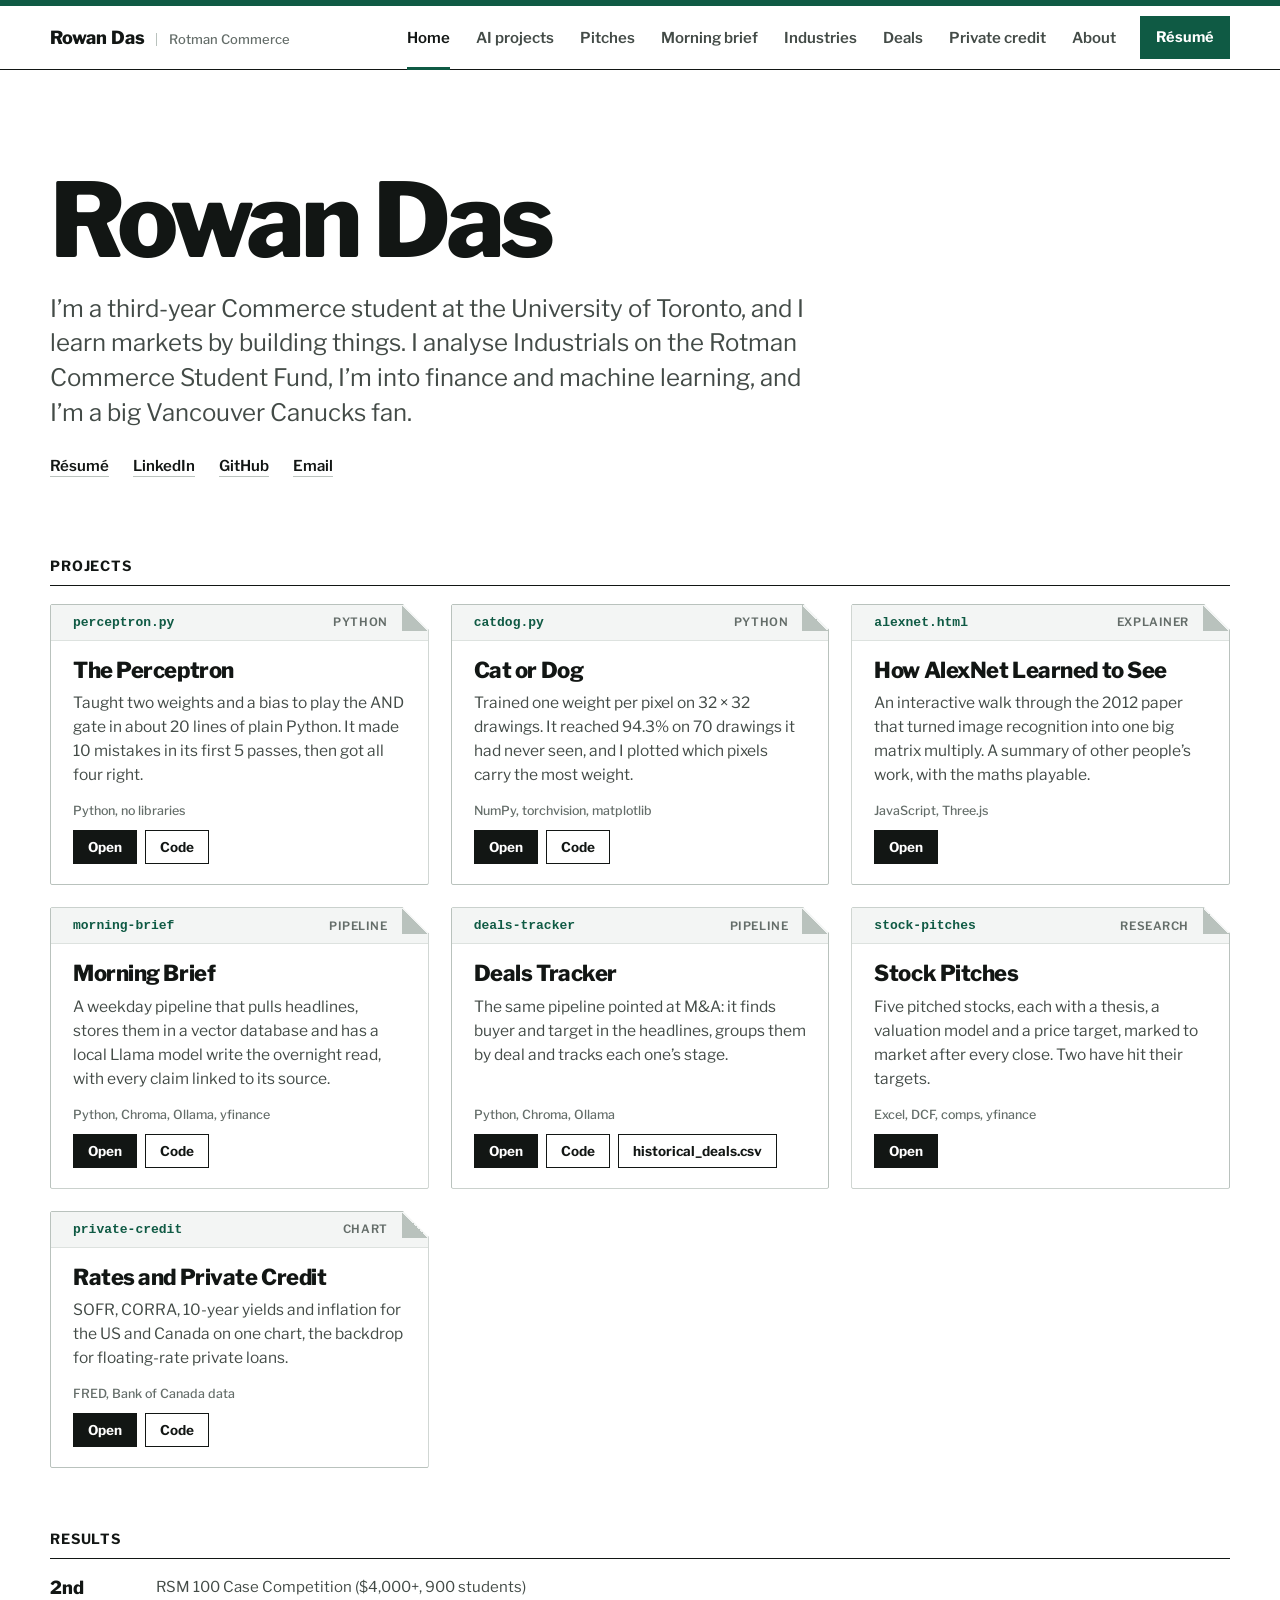
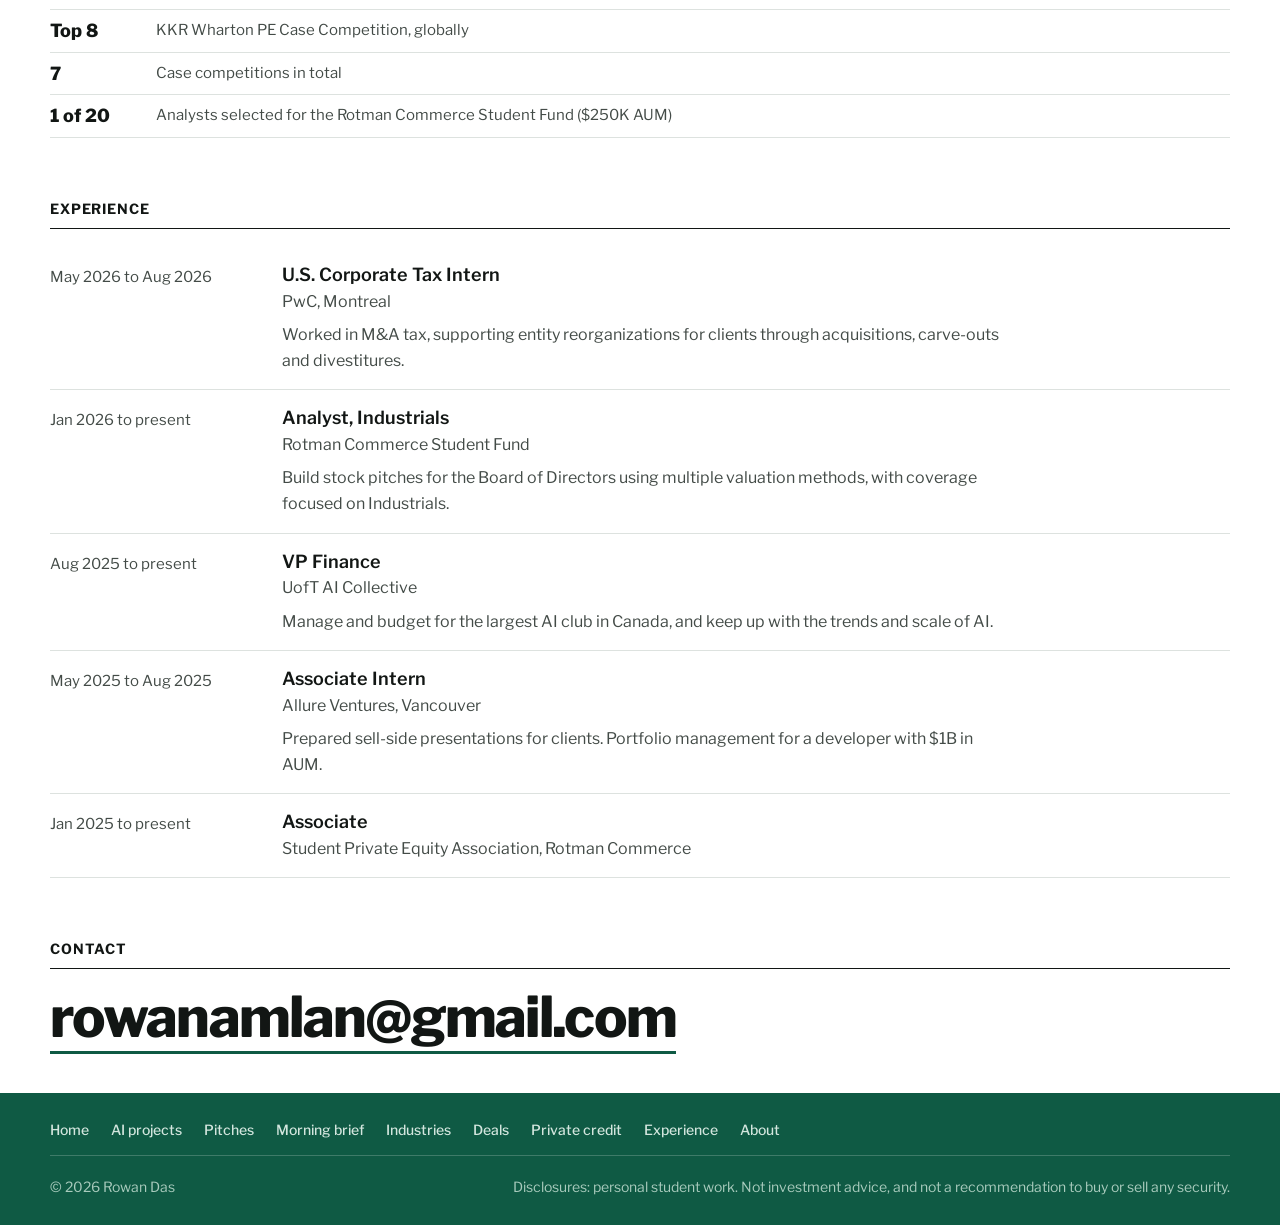
==== commit 1330c749: "Home: about me first, projects as file cards (what I did, tools, open/code/download) Co-Authored-By:" ====
--- a/index.html
+++ b/index.html
@@ -38,41 +38,74 @@
 <main id="top" class="home">
 
   <section class="h-hero wrap">
-    <p class="h-date" id="hDate"></p>
     <h1>Rowan Das</h1>
-    <p class="h-lede">Commerce student at the University of Toronto. Analyst on the Rotman Commerce Student Fund, covering Industrials.</p>
+    <p class="h-lede">I&rsquo;m a third-year Commerce student at the University of Toronto, and I learn markets by building things. I analyse Industrials on the Rotman Commerce Student Fund, I&rsquo;m into finance and machine learning, and I&rsquo;m a big Vancouver Canucks fan.</p>
     <p class="h-links" id="hLinks"></p>
   </section>
 
-  <section class="h-sec wrap" id="pitches">
-    <div class="h-head"><h2>Live Pitches</h2><p id="hCount"></p></div>
-    <div class="ledger" id="pitchlist"></div>
-    <p class="src">Prices from Yahoo Finance, updated after every trading day. Open a row for the thesis, the write-up and the model.</p>
-  </section>
-
-  <section class="h-sec wrap" id="work">
-    <div class="h-head"><h2>Work</h2></div>
-    <ul class="h-index">
-      <li><a href="brief.html"><b>Morning Brief</b><span>What moved overnight, written each weekday from the headlines.</span><i aria-hidden="true">&rarr;</i></a></li>
-      <li><a href="deals.html"><b>Deals</b><span>Who is buying whom, and where each deal stands.</span><i aria-hidden="true">&rarr;</i></a></li>
-      <li><a href="ai-news.html"><b>AI Projects</b><span>A perceptron from scratch, a cat or dog classifier, and a walk through AlexNet.</span><i aria-hidden="true">&rarr;</i></a></li>
-      <li><a href="privatecredit.html"><b>Private Credit</b><span>SOFR, CORRA, Treasury and Canada yields, and inflation on one chart.</span><i aria-hidden="true">&rarr;</i></a></li>
-      <li><a href="brief.html#industries"><b>Industries</b><span>A note and a primer on each industry I cover.</span><i aria-hidden="true">&rarr;</i></a></li>
+  <section class="h-sec wrap" id="projects">
+    <div class="h-head"><h2>Projects</h2></div>
+    <div class="files">
+      <article class="file">
+        <header class="file-top"><span class="file-name">perceptron.py</span><span class="file-kind">Python</span></header>
+        <h3>The Perceptron</h3>
+        <p>Taught two weights and a bias to play the AND gate in about 20 lines of plain Python. It made 10 mistakes in its first 5 passes, then got all four right.</p>
+        <p class="file-tools">Python, no libraries</p>
+        <p class="file-links"><a class="a1" href="ai-news.html#perceptron">Open</a><a class="a2" href="https://github.com/Amlan-Das/rowan-site/blob/main/ai/perceptron/perceptron.py" target="_blank" rel="noopener">Code</a></p>
+      </article>
+<article class="file">
+        <header class="file-top"><span class="file-name">catdog.py</span><span class="file-kind">Python</span></header>
+        <h3>Cat or Dog</h3>
+        <p>Trained one weight per pixel on 32 &times; 32 drawings. It reached 94.3% on 70 drawings it had never seen, and I plotted which pixels carry the most weight.</p>
+        <p class="file-tools">NumPy, torchvision, matplotlib</p>
+        <p class="file-links"><a class="a1" href="ai-news.html#catdog">Open</a><a class="a2" href="https://github.com/Amlan-Das/rowan-site/blob/main/ai/catdog/catdog.py" target="_blank" rel="noopener">Code</a></p>
+      </article>
+<article class="file">
+        <header class="file-top"><span class="file-name">alexnet.html</span><span class="file-kind">Explainer</span></header>
+        <h3>How AlexNet Learned to See</h3>
+        <p>An interactive walk through the 2012 paper that turned image recognition into one big matrix multiply. A summary of other people&rsquo;s work, with the maths playable.</p>
+        <p class="file-tools">JavaScript, Three.js</p>
+        <p class="file-links"><a class="a1" href="alexnet.html">Open</a></p>
+      </article>
+<article class="file">
+        <header class="file-top"><span class="file-name">morning-brief</span><span class="file-kind">Pipeline</span></header>
+        <h3>Morning Brief</h3>
+        <p>A weekday pipeline that pulls headlines, stores them in a vector database and has a local Llama model write the overnight read, with every claim linked to its source.</p>
+        <p class="file-tools">Python, Chroma, Ollama, yfinance</p>
+        <p class="file-links"><a class="a1" href="brief.html">Open</a><a class="a2" href="https://github.com/Amlan-Das/rowan-site/tree/main/brief" target="_blank" rel="noopener">Code</a></p>
+      </article>
+<article class="file">
+        <header class="file-top"><span class="file-name">deals-tracker</span><span class="file-kind">Pipeline</span></header>
+        <h3>Deals Tracker</h3>
+        <p>The same pipeline pointed at M&amp;A: it finds buyer and target in the headlines, groups them by deal and tracks each one&rsquo;s stage.</p>
+        <p class="file-tools">Python, Chroma, Ollama</p>
+        <p class="file-links"><a class="a1" href="deals.html">Open</a><a class="a2" href="https://github.com/Amlan-Das/rowan-site/tree/main/deals" target="_blank" rel="noopener">Code</a><a class="a2" href="historical_deals.csv" download>historical_deals.csv</a></p>
+      </article>
+<article class="file">
+        <header class="file-top"><span class="file-name">stock-pitches</span><span class="file-kind">Research</span></header>
+        <h3>Stock Pitches</h3>
+        <p>Five pitched stocks, each with a thesis, a valuation model and a price target, marked to market after every close. Two have hit their targets.</p>
+        <p class="file-tools">Excel, DCF, comps, yfinance</p>
+        <p class="file-links"><a class="a1" href="pitches.html">Open</a></p>
+      </article>
+<article class="file">
+        <header class="file-top"><span class="file-name">private-credit</span><span class="file-kind">Chart</span></header>
+        <h3>Rates and Private Credit</h3>
+        <p>SOFR, CORRA, 10-year yields and inflation for the US and Canada on one chart, the backdrop for floating-rate private loans.</p>
+        <p class="file-tools">FRED, Bank of Canada data</p>
+        <p class="file-links"><a class="a1" href="privatecredit.html">Open</a><a class="a2" href="https://github.com/Amlan-Das/rowan-site/blob/main/scripts/rates.py" target="_blank" rel="noopener">Code</a></p>
+      </article>
+    </div>
+  </section>
+
+  <section class="h-sec wrap" id="about">
+    <div class="h-head"><h2>Results</h2></div>
+    <ul class="h-wins">
+      <li><b>2nd</b><span>RSM 100 Case Competition ($4,000+, 900 students)</span></li>
+      <li><b>Top 8</b><span>KKR Wharton PE Case Competition, globally</span></li>
+      <li><b>7</b><span>Case competitions in total</span></li>
+      <li><b>1 of 20</b><span>Analysts selected for the Rotman Commerce Student Fund ($250K AUM)</span></li>
     </ul>
-  </section>
-
-  <section class="h-sec wrap" id="about">
-    <div class="h-head"><h2>About</h2></div>
-    <div class="h-about">
-      <p>Third-year Commerce student at the University of Toronto, very interested in financial markets and learning them by building. Also a big Vancouver Canucks fan.</p>
-      <ul class="h-wins">
-        <li><b>2nd</b><span>RSM 100 Case Competition ($4,000+, 900 students)</span></li>
-        <li><b>Top 8</b><span>KKR Wharton PE Case Competition, globally</span></li>
-        <li><b>7</b><span>Case competitions in total</span></li>
-        <li><b>1 of 20</b><span>Analysts selected for the Rotman Commerce Student Fund ($250K AUM)</span></li>
-      </ul>
-    </div>
-    <p class="h-skills" id="hSkills"></p>
   </section>
 
   <section class="h-sec wrap" id="experience">
@@ -88,7 +121,7 @@
           </ul>
         </div>
       </article>
-      <article class="erow">
+<article class="erow">
         <p class="when">Jan 2026 to present</p>
         <div>
           <h3>Analyst, Industrials</h3>
@@ -98,7 +131,7 @@
           </ul>
         </div>
       </article>
-      <article class="erow">
+<article class="erow">
         <p class="when">Aug 2025 to present</p>
         <div>
           <h3>VP Finance</h3>
@@ -108,7 +141,7 @@
           </ul>
         </div>
       </article>
-      <article class="erow">
+<article class="erow">
         <p class="when">May 2025 to Aug 2025</p>
         <div>
           <h3>Associate Intern</h3>
@@ -118,7 +151,7 @@
           </ul>
         </div>
       </article>
-      <article class="erow">
+<article class="erow">
         <p class="when">Jan 2025 to present</p>
         <div>
           <h3>Associate</h3>
@@ -164,13 +197,9 @@
 const $ = (id) => document.getElementById(id);
 (function () {
   const ext = (href, label) => '<a href="' + esc(href) + '" target="_blank" rel="noopener">' + label + "</a>";
-  $("hDate").textContent = new Date().toLocaleDateString("en-US", { timeZone: "America/New_York", weekday: "long", month: "long", day: "numeric", year: "numeric" });
   $("hLinks").innerHTML = '<a href="' + esc(RESUME) + '" data-resume>R\u00e9sum\u00e9</a>' + ext(CONTACT.linkedin, "LinkedIn") + ext(CONTACT.github, "GitHub") + '<a href="mailto:' + esc(CONTACT.email) + '">Email</a>';
-  $("hCount").textContent = PITCHES.length + (PITCHES.length === 1 ? " call" : " calls") + ", marked to the last close";
   $("mailBig").href = "mailto:" + CONTACT.email; $("mailBig").textContent = CONTACT.email;
-  $("hSkills").innerHTML = "<b>Tools and methods</b> " + SKILLS.map((g) => g.items.slice(0, 4).map(esc).join(", ")).join(", ") + ".";
 })();
-renderPitches($("pitchlist"), { charts: false });
 </script>
 </body>
 </html>
--- a/styles.css
+++ b/styles.css
@@ -1596,3 +1596,16 @@
 .h-contact { padding-bottom: 24px; } .h-mail { margin: 0; font: 800 clamp(26px, 4.4vw, 56px)/1.1 var(--sans); letter-spacing: -.03em; } .h-mail a { color: var(--ink); text-decoration: none; border-bottom: 3px solid var(--house); } .h-mail a:hover { color: var(--house); }
 .home .rows { border: 0; } .home .erow { padding-block: 16px; }
 @media (max-width: 760px) { .h-index a { grid-template-columns: 1fr auto; } .h-index span { grid-column: 1; } .h-index i { grid-column: 2; grid-row: 1; } .h-about { grid-template-columns: 1fr; } }
+
+/* projects as files */
+.h-hero { padding-bottom: 28px; } .h-lede { max-width: 46ch; }
+.files { display: grid; grid-template-columns: repeat(auto-fill, minmax(min(100%, 340px), 1fr)); gap: 22px; }
+.file { position: relative; display: flex; flex-direction: column; padding: 0 22px 20px; background: #fff; border: 1px solid var(--rule-strong); border-radius: 2px 22px 2px 2px; clip-path: polygon(0 0, calc(100% - 26px) 0, 100% 26px, 100% 100%, 0 100%); }
+.file::after { content: ""; position: absolute; top: 0; right: 0; width: 26px; height: 26px; background: linear-gradient(225deg, transparent 50%, var(--rule-strong) 50%); }
+.file-top { display: flex; justify-content: space-between; align-items: center; gap: 12px; margin: 0 -22px 16px; padding: 10px 40px 10px 22px; background: var(--soft); border-bottom: 1px solid var(--rule); }
+.file-name { font: 600 13px var(--mono); color: var(--house); } .file-kind { color: var(--mist); font: 600 11.5px var(--sans); letter-spacing: .05em; text-transform: uppercase; }
+.file h3 { margin: 0 0 8px; font: 800 22px/1.2 var(--sans); letter-spacing: -.02em; } .file p { margin: 0 0 12px; }
+.file > p:not(.file-tools):not(.file-links) { color: var(--slate); font-size: 15.5px; line-height: 1.55; }
+.file-tools { margin-top: auto !important; padding-top: 4px; color: var(--mist); font: 500 12.5px var(--sans); }
+.file-links { display: flex; flex-wrap: wrap; gap: 8px; margin: 0 !important; }
+.file-links a { padding: 8px 14px; font: 700 13.5px var(--sans); text-decoration: none; border: 1px solid var(--ink); } .file-links .a1 { background: var(--ink); color: #fff; } .file-links .a2 { background: #fff; color: var(--ink); } .file-links a:hover { background: var(--house); border-color: var(--house); color: #fff; }
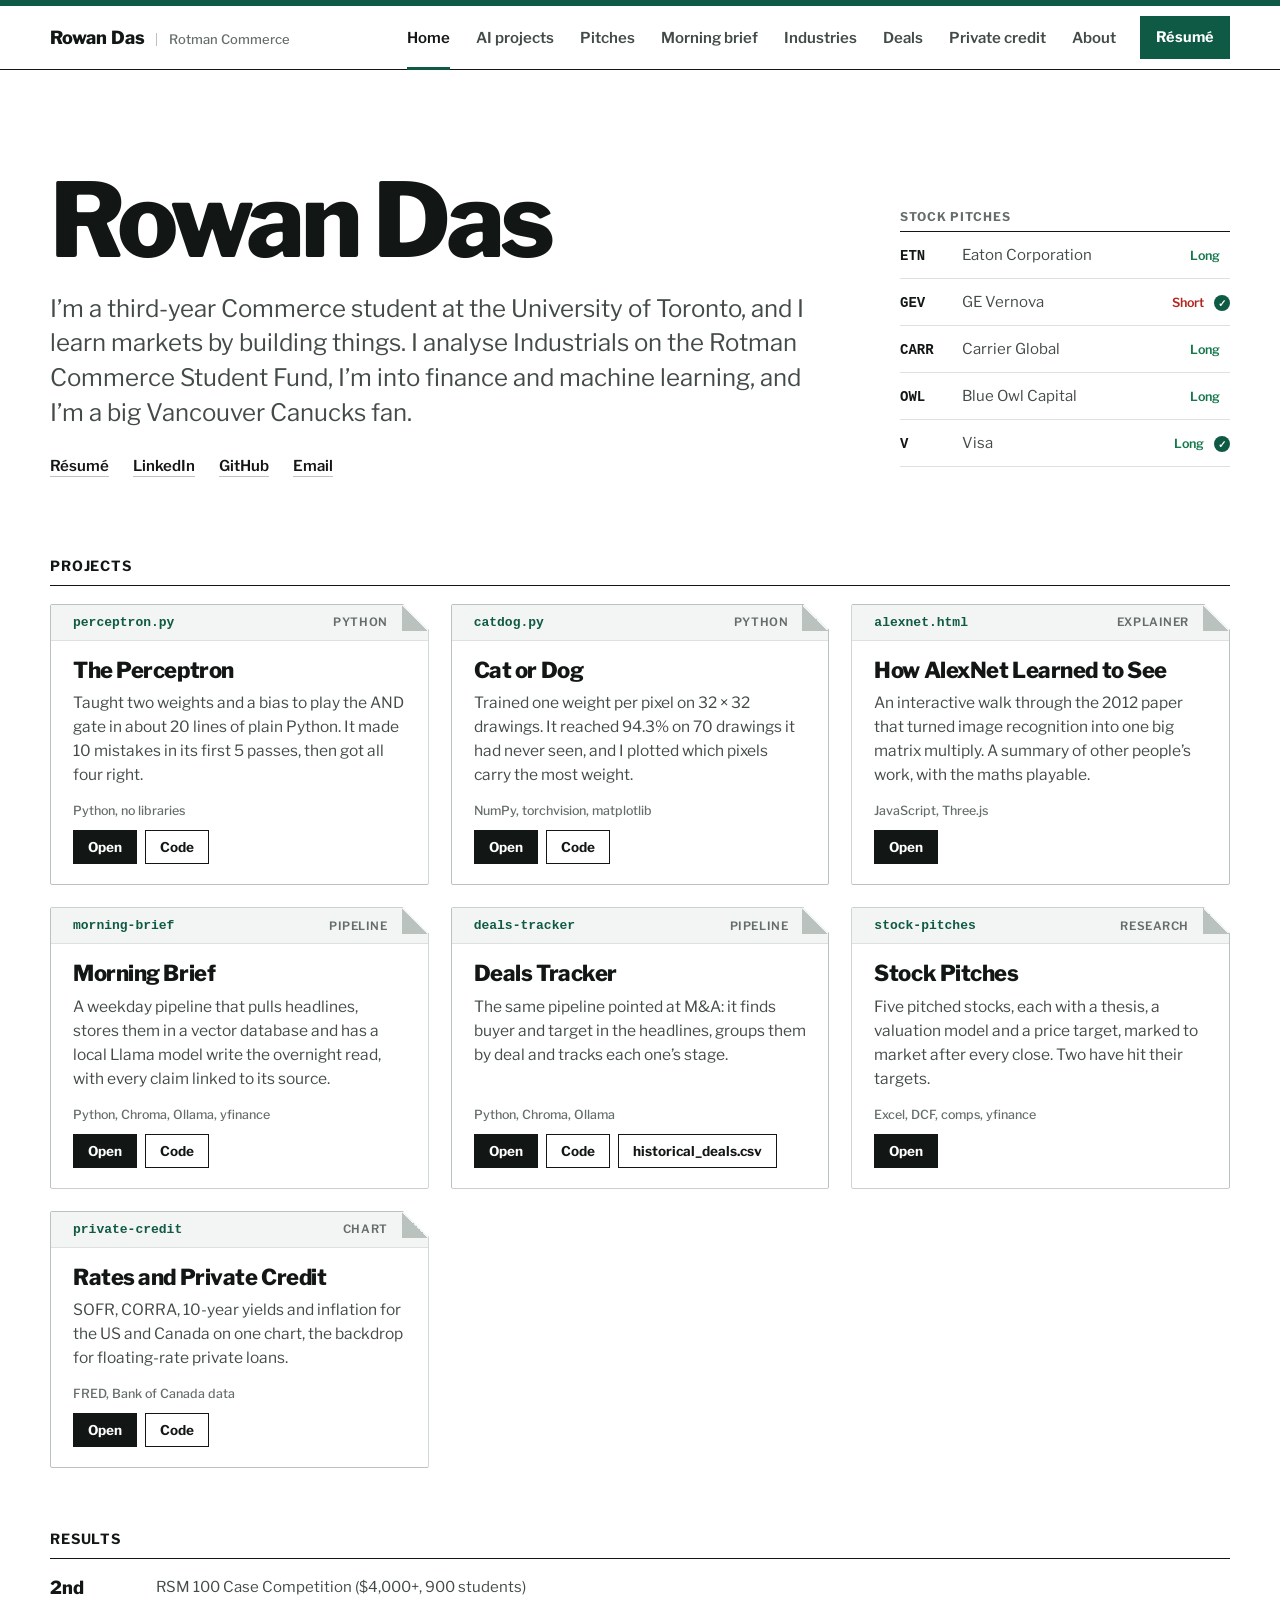
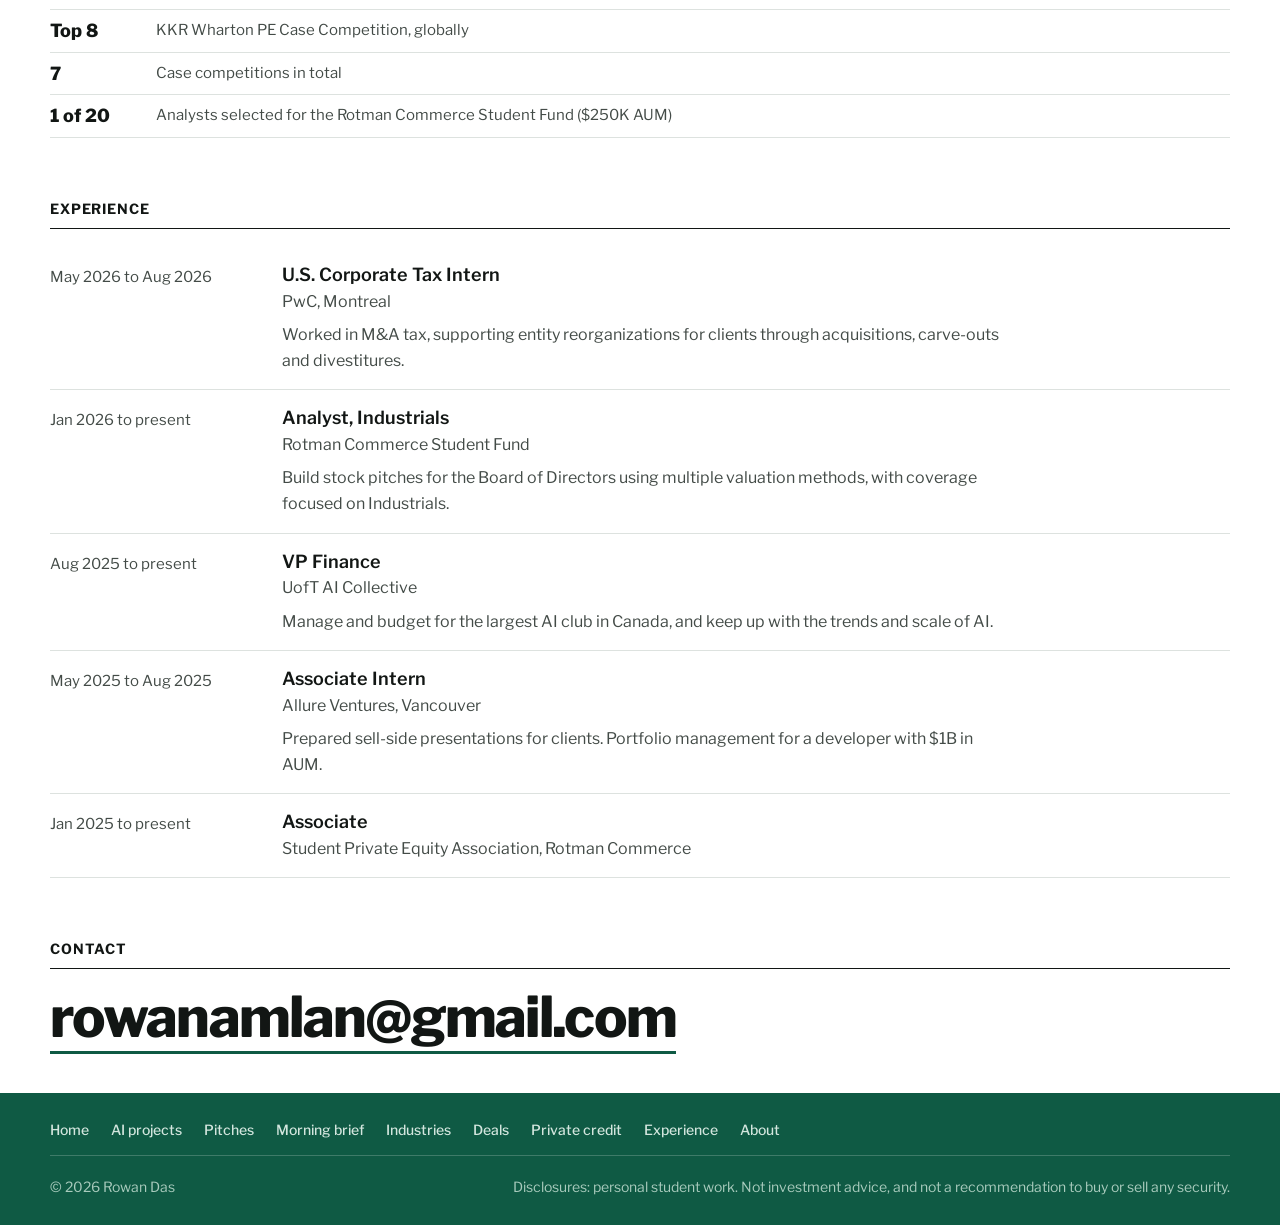
==== commit eb151099: "Home: pitch headers beside name; Industries as its own page; brief: drop coffee chats and photo, cal" ====
--- a/index.html
+++ b/index.html
@@ -26,7 +26,7 @@
       <a href="ai-news.html">AI projects</a>
       <a href="pitches.html">Pitches</a>
       <a href="brief.html"><span class="nfull">Morning brief</span><span class="nshort" aria-hidden="true">Brief</span></a>
-      <a href="brief.html#industries">Industries</a>
+      <a href="industries.html">Industries</a>
       <a href="deals.html">Deals</a>
       <a href="privatecredit.html">Private credit</a>
       <a href="#about">About</a>
@@ -38,9 +38,16 @@
 <main id="top" class="home">
 
   <section class="h-hero wrap">
-    <h1>Rowan Das</h1>
+    <div class="h-id">
+      <h1>Rowan Das</h1>
     <p class="h-lede">I&rsquo;m a third-year Commerce student at the University of Toronto, and I learn markets by building things. I analyse Industrials on the Rotman Commerce Student Fund, I&rsquo;m into finance and machine learning, and I&rsquo;m a big Vancouver Canucks fan.</p>
     <p class="h-links" id="hLinks"></p>
+  
+    </div>
+    <aside class="h-pitches" aria-label="Stock pitches">
+      <p class="h-pl">Stock pitches</p>
+      <ul id="hPitches"></ul>
+    </aside>
   </section>
 
   <section class="h-sec wrap" id="projects">
@@ -176,7 +183,7 @@
         <a href="ai-news.html">AI projects</a>
         <a href="pitches.html">Pitches</a>
         <a href="brief.html">Morning brief</a>
-        <a href="brief.html#industries">Industries</a>
+        <a href="industries.html">Industries</a>
         <a href="deals.html">Deals</a>
         <a href="privatecredit.html">Private credit</a>
         <a href="#experience">Experience</a>
@@ -198,6 +205,11 @@
 (function () {
   const ext = (href, label) => '<a href="' + esc(href) + '" target="_blank" rel="noopener">' + label + "</a>";
   $("hLinks").innerHTML = '<a href="' + esc(RESUME) + '" data-resume>R\u00e9sum\u00e9</a>' + ext(CONTACT.linkedin, "LinkedIn") + ext(CONTACT.github, "GitHub") + '<a href="mailto:' + esc(CONTACT.email) + '">Email</a>';
+  const hit = {};
+  fetch("pitch-prices.json").then((r) => r.json()).then((d) => { Object.keys(d.prices || {}).forEach((t) => { hit[t] = !!(d.prices[t].closest && d.prices[t].closest.hit); }); }).catch(() => {}).then(() => {
+    $("hPitches").innerHTML = PITCHES.slice().sort((a, b) => String(b.date).localeCompare(String(a.date))).map((p) =>
+      '<li><a href="pitches.html#' + esc(p.ticker) + '"><b>' + esc(p.ticker) + "</b><span>" + esc((p.company || p.ticker).replace(/ (Inc\.?|plc|Corporation|Corp\.?)$/i, "")) + '</span><em class="' + (/short/i.test(p.direction || "") ? "short" : "long") + '">' + esc(p.direction || "") + "</em>" + (hit[p.ticker] ? '<i title="Target hit">\u2713</i>' : "") + "</a></li>").join("");
+  });
   $("mailBig").href = "mailto:" + CONTACT.email; $("mailBig").textContent = CONTACT.email;
 })();
 </script>
--- a/styles.css
+++ b/styles.css
@@ -1609,3 +1609,30 @@
 .file-tools { margin-top: auto !important; padding-top: 4px; color: var(--mist); font: 500 12.5px var(--sans); }
 .file-links { display: flex; flex-wrap: wrap; gap: 8px; margin: 0 !important; }
 .file-links a { padding: 8px 14px; font: 700 13.5px var(--sans); text-decoration: none; border: 1px solid var(--ink); } .file-links .a1 { background: var(--ink); color: #fff; } .file-links .a2 { background: #fff; color: var(--ink); } .file-links a:hover { background: var(--house); border-color: var(--house); color: #fff; }
+
+/* brief: one calm reading column, lighter market table, tidy industries page */
+.ed-body:has(.ed-stories) { max-width: 68ch; }
+.ed-body .ed-lede-big { max-width: none; margin-bottom: 8px; font-size: clamp(24px, 2.6vw, 32px); }
+.ed-stories { display: block; margin-top: 18px; }
+.ed-story { padding: 22px 0 22px; border-top: 1px solid var(--rule); }
+.ed-story .ed-tag { margin: 0 0 6px !important; } .ed-story .ed-tag .chip { padding: 0; background: none; border: 0; font: 700 12.5px var(--sans); letter-spacing: .05em; text-transform: uppercase; }
+.ed-story h3 { margin: 0 0 8px; font: 700 clamp(20px, 2vw, 24px)/1.25 var(--sans); letter-spacing: -.015em; }
+.ed-story p { font-size: 17px; line-height: 1.65; color: var(--slate); }
+.ed-body .ed-sub, .ed-body .ed-also { margin-top: 28px; }
+.ed-top { gap: 28px 72px; }
+.ed-markets { position: sticky; top: 88px; border-top: 0; padding-top: 4px; }
+.ed-markets table td { padding-block: 9px; }
+.ed-sec .ed-sechead p { max-width: 60ch; }
+.industries-page .ed-band, .ed-band + main .ed-sec:first-child { margin-top: 0; }
+.ed-band + main > .ed > .ed-sec:first-child { margin-top: 28px; }
+.ed-band + main > .ed > .ed-sec:first-child::before { display: none; }
+@media (max-width: 900px) { .ed-markets { position: static; } }
+
+/* home hero: name on the left, pitch headers on the right */
+.h-hero { display: grid; grid-template-columns: minmax(0, 1fr) minmax(240px, 330px); gap: 32px 64px; align-items: end; }
+.h-pitches { padding-bottom: 8px; } .h-pl { margin: 0 0 8px; color: var(--mist); font: 700 12px/1 var(--sans); letter-spacing: .08em; text-transform: uppercase; }
+.h-pitches ul { list-style: none; margin: 0; padding: 0; border-top: 1px solid var(--ink); } .h-pitches li { border-bottom: 1px solid var(--rule); }
+.h-pitches a { display: grid; grid-template-columns: 52px 1fr auto auto; gap: 10px; align-items: baseline; padding: 11px 0; color: var(--ink); text-decoration: none; }
+.h-pitches b { font: 700 14px var(--mono); } .h-pitches span { color: var(--slate); font-size: 15px; } .h-pitches em { font: 600 12.5px var(--sans); font-style: normal; color: var(--mist); } .h-pitches em.short { color: var(--down); } .h-pitches em.long { color: var(--up); }
+.h-pitches i { display: inline-grid; place-items: center; width: 16px; height: 16px; border-radius: 50%; background: var(--house); color: #fff; font: 700 10px/1 var(--sans); font-style: normal; } .h-pitches a:hover span { color: var(--house); }
+@media (max-width: 900px) { .h-hero { grid-template-columns: 1fr; } }
